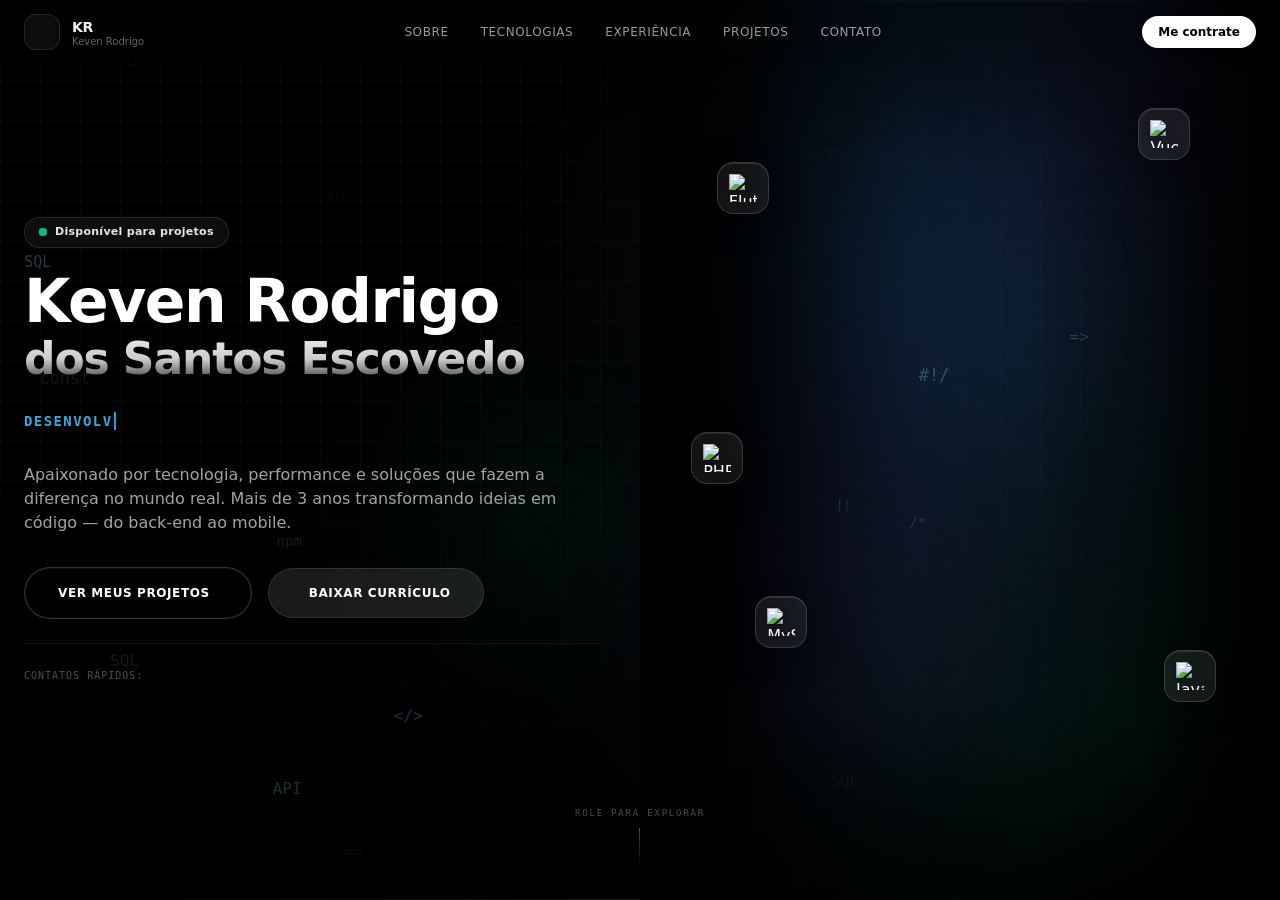
==== index.html @ 880385db "hero portifolio" ====
<!DOCTYPE html>
<html class="h-full antialiased selection:bg-sky-500/30 selection:text-sky-200 scroll-smooth" lang="pt-BR">
<head>
  <meta charset="utf-8"/>
  <meta content="width=device-width, initial-scale=1" name="viewport"/>
  <title>Keven Rodrigo — Desenvolvedor Full Stack & Mobile</title>
  <meta content="Portfólio de Keven Rodrigo dos Santos Escovedo. Desenvolvedor Full Stack & Mobile com mais de 3 anos de experiência na TV Fronteira." name="description"/>
  
  <!-- SEO Open Graph -->
  <meta property="og:title" content="Keven Rodrigo — Portfólio Profissional" />
  <meta property="og:description" content="Desenvolvedor Full Stack & Mobile especializado em automação e performance." />
  <meta property="og:type" content="website" />
  <meta property="og:url" content="https://kevenrodrigo.dev" />
  
  <!-- Fonts -->
  <link href="assets/css2_9f79da182bcf.css" rel="stylesheet"/>
  
  <!-- Custom CSS + Blend Extras -->
  <style>
    /* ── Animated Orbs ───────────────────────────── */
    @keyframes orb-drift {
      0%   { transform: translate(0,0) scale(1); }
      33%  { transform: translate(40px,-30px) scale(1.08); }
      66%  { transform: translate(-20px,40px) scale(0.94); }
      100% { transform: translate(0,0) scale(1); }
    }
    @keyframes orb-drift2 {
      0%   { transform: translate(0,0) scale(1); }
      40%  { transform: translate(-50px,30px) scale(1.12); }
      80%  { transform: translate(30px,-40px) scale(0.9); }
      100% { transform: translate(0,0) scale(1); }
    }
    .orb {
      position: absolute;
      border-radius: 9999px;
      pointer-events: none;
      filter: blur(80px);
      mix-blend-mode: screen;
      will-change: transform;
    }
    .orb-1 { width:520px; height:520px; background:radial-gradient(circle,rgba(14,165,233,.22) 0%,transparent 70%); top:5%; right:8%; animation: orb-drift 14s ease-in-out infinite; }
    .orb-2 { width:400px; height:400px; background:radial-gradient(circle,rgba(99,102,241,.18) 0%,transparent 70%); bottom:10%; right:20%; animation: orb-drift2 18s ease-in-out infinite; }
    .orb-3 { width:300px; height:300px; background:radial-gradient(circle,rgba(0,255,180,.10) 0%,transparent 70%); top:40%; right:45%; animation: orb-drift 22s ease-in-out infinite reverse; }
    .orb-4 { width:200px; height:200px; background:radial-gradient(circle,rgba(236,72,153,.12) 0%,transparent 70%); top:15%; right:38%; animation: orb-drift2 26s ease-in-out infinite reverse; }

    /* ── Video blend wrapper ─────────────────────── */
    #video-blend-wrap {
      position: absolute; inset: 0;
      mix-blend-mode: luminosity;
      opacity: .85;
    }
    #video-color-grade {
      position: absolute; inset: 0;
      background: linear-gradient(135deg,
        rgba(14,165,233,.18) 0%,
        rgba(99,102,241,.12) 40%,
        rgba(0,255,180,.08) 80%,
        transparent 100%);
      mix-blend-mode: color;
      pointer-events: none;
      z-index: 2;
    }

    /* ── Scanlines ───────────────────────────────── */
    @keyframes scanline-move { 0%{ top:-100%; } 100%{ top:110%; } }
    .scanline {
      position: absolute; left:0; right:0; height: 2px;
      background: linear-gradient(to right, transparent, rgba(14,165,233,.15), rgba(99,102,241,.2), rgba(14,165,233,.15), transparent);
      animation: scanline-move 6s linear infinite;
      pointer-events: none; z-index: 5;
    }
    .scanlines-grid {
      position: absolute; inset:0;
      background-image: repeating-linear-gradient(
        0deg,
        transparent,
        transparent 2px,
        rgba(0,0,0,.06) 2px,
        rgba(0,0,0,.06) 4px
      );
      pointer-events: none; z-index: 4;
    }

    /* ── Floating Tech Icons over Video ─────────────── */
    @keyframes float-icon-1 {
      0%   { transform: translate(0px, 0px) rotate(-5deg); }
      25%  { transform: translate(8px, -14px) rotate(3deg); }
      50%  { transform: translate(-6px, -22px) rotate(-2deg); }
      75%  { transform: translate(10px, -10px) rotate(5deg); }
      100% { transform: translate(0px, 0px) rotate(-5deg); }
    }
    @keyframes float-icon-2 {
      0%   { transform: translate(0px, 0px) rotate(4deg); }
      30%  { transform: translate(-10px, -18px) rotate(-3deg); }
      60%  { transform: translate(7px, -28px) rotate(6deg); }
      100% { transform: translate(0px, 0px) rotate(4deg); }
    }
    @keyframes float-icon-3 {
      0%   { transform: translate(0px, 0px) rotate(-2deg); }
      35%  { transform: translate(12px, -16px) rotate(4deg); }
      70%  { transform: translate(-8px, -24px) rotate(-5deg); }
      100% { transform: translate(0px, 0px) rotate(-2deg); }
    }
    @keyframes float-icon-4 {
      0%   { transform: translate(0px, 0px) rotate(6deg); }
      40%  { transform: translate(-14px, -20px) rotate(-4deg); }
      80%  { transform: translate(9px, -10px) rotate(3deg); }
      100% { transform: translate(0px, 0px) rotate(6deg); }
    }
    @keyframes float-icon-5 {
      0%   { transform: translate(0px, 0px) rotate(-3deg); }
      20%  { transform: translate(6px, -18px) rotate(5deg); }
      55%  { transform: translate(-10px, -26px) rotate(-2deg); }
      80%  { transform: translate(8px, -12px) rotate(4deg); }
      100% { transform: translate(0px, 0px) rotate(-3deg); }
    }

    .tech-float-icon {
      position: absolute;
      display: flex;
      align-items: center;
      justify-content: center;
      width: 52px;
      height: 52px;
      border-radius: 16px;
      backdrop-filter: blur(12px);
      -webkit-backdrop-filter: blur(12px);
      background: rgba(255, 255, 255, 0.08);
      border: 1px solid rgba(255, 255, 255, 0.15);
      box-shadow: 0 8px 32px rgba(0,0,0,0.4), inset 0 1px 0 rgba(255,255,255,0.1);
      pointer-events: none;
      z-index: 9;
      transition: opacity 0.3s;
    }
    .tech-float-icon img {
      width: 28px;
      height: 28px;
      object-fit: contain;
      filter: drop-shadow(0 2px 6px rgba(0,0,0,0.5));
    }
    /* Flutter — top-left area */
    .icon-flutter  { top: 18%; left: 12%; animation: float-icon-1 7s ease-in-out infinite; }
    /* Vue.js — top-right area */
    .icon-vue      { top: 12%; right: 14%; animation: float-icon-2 8.5s ease-in-out infinite; animation-delay: -2s; }
    /* PHP — middle-left */
    .icon-php      { top: 48%; left: 8%;  animation: float-icon-3 9s ease-in-out infinite; animation-delay: -4s; }
    /* JS — bottom-right */
    .icon-js       { bottom: 22%; right: 10%; animation: float-icon-4 7.5s ease-in-out infinite; animation-delay: -1.5s; }
    /* MySQL — bottom-left area */
    .icon-mysql    { bottom: 28%; left: 18%; animation: float-icon-5 10s ease-in-out infinite; animation-delay: -3s; }

    /* ── Floating code particles ─────────────────── */
    @keyframes float-up {
      0%   { transform: translateY(0) rotate(0deg); opacity: 0; }
      10%  { opacity: .5; }
      90%  { opacity: .3; }
      100% { transform: translateY(-100vh) rotate(360deg); opacity: 0; }
    }
    .code-particle {
      position: absolute;
      font-family: 'Geist Mono', monospace;
      font-size: 11px;
      color: rgba(56,189,248,.4);
      pointer-events: none;
      user-select: none;
      animation: float-up linear infinite;
      white-space: nowrap;
    }

    /* ── Ring pulse around video ─────────────────── */
    @keyframes ring-pulse {
      0%   { transform: scale(.95); opacity: .5; }
      50%  { transform: scale(1.02); opacity: .2; }
      100% { transform: scale(.95); opacity: .5; }
    }
    .video-ring {
      position: absolute; inset: -2px;
      border-radius: 0;
      border: 1px solid;
      border-image: linear-gradient(135deg, rgba(14,165,233,.6), rgba(99,102,241,.3), transparent, rgba(0,255,180,.4)) 1;
      pointer-events: none;
      animation: ring-pulse 4s ease-in-out infinite;
      z-index: 6;
    }

    /* ── Noise overlay on entire hero ───────────────*/
    .hero-noise {
      position: absolute; inset: 0; z-index: 1; pointer-events: none;
      opacity: .025;
      background-image: url("data:image/svg+xml,%3Csvg viewBox='0 0 200 200' xmlns='http://www.w3.org/2000/svg'%3E%3Cfilter id='n'%3E%3CfeTurbulence type='fractalNoise' baseFrequency='0.9' numOctaves='4' stitchTiles='stitch'/%3E%3C/filter%3E%3Crect width='100%25' height='100%25' filter='url(%23n)'/%3E%3C/svg%3E");
      background-size: 180px;
      mix-blend-mode: overlay;
    }

    /* ── Corner bracket decorations ─────────────── */
    .bracket-tl, .bracket-br {
      position: absolute;
      width: 20px; height: 20px;
      pointer-events: none;
      z-index: 7;
    }
    .bracket-tl { top: 8px; left: 8px; border-top: 1.5px solid rgba(56,189,248,.5); border-left: 1.5px solid rgba(56,189,248,.5); }
    .bracket-br { bottom: 8px; right: 8px; border-bottom: 1.5px solid rgba(56,189,248,.5); border-right: 1.5px solid rgba(56,189,248,.5); }
  </style>
  <!-- Custom CSS -->
  <link href="assets/custom.css" rel="stylesheet"/>
  
  <!-- Tailwind Play CDN (Local Copy) -->
  <script src="assets/resource_3fa48481346f.es"></script>
  
  <!-- Iconify Icon Player (Local Copy) -->
  <script src="assets/iconify-icon_e19829e7f0e8.js"></script>

  <!-- Tailwind Configuration -->
  <script>
    tailwind.config = {
      theme: {
        extend: {
          fontFamily: {
            sans: ['Geist', 'Inter', 'system-ui', '-apple-system', 'sans-serif'],
            mono: ['Geist Mono', 'SF Mono', 'monospace'],
          },
          colors: {
            darkBg: '#000000',
            surfaceBg: '#0A0A0A',
            accent: {
              400: '#38bdf8',
              500: '#0ea5e9',
              600: '#0284c7',
            }
          }
        }
      }
    };
  </script>
</head>
<body class="min-h-full overflow-x-hidden bg-black text-white selection:bg-sky-500/30">

  <!-- Technical Background Grid -->
  <div class="technical-grid"></div>

  <!-- Navigation (Fixed) -->
  <nav class="fixed top-0 w-full z-50 transition-all duration-300" id="navbar" style="background: rgba(0,0,0,0); backdrop-filter: blur(16px); -webkit-backdrop-filter: blur(16px);">
    <div class="max-w-7xl mx-auto px-6 h-16 flex items-center justify-between">
      <!-- Logo KR -->
      <div class="flex items-center gap-3 cursor-pointer group" onclick="window.scrollTo({top: 0, behavior: 'smooth'})">
        <div class="relative flex items-center justify-center w-9 h-9 rounded-xl bg-white/5 border border-white/10 group-hover:border-sky-500/50 transition-colors shadow-inner">
          <iconify-icon class="text-white transition-colors group-hover:text-sky-400" icon="solar:infinity-linear" width="22"></iconify-icon>
        </div>
        <div class="flex flex-col">
          <span class="text-sm font-semibold tracking-tight text-white/95">KR</span>
          <span class="text-[10px] text-white/40 hidden md:block leading-none">Keven Rodrigo</span>
        </div>
      </div>

      <!-- Links Center (Desktop) -->
      <div class="hidden md:flex items-center gap-8">
        <a class="hover:text-white transition-colors text-xs font-medium text-white/60 tracking-wider uppercase" href="#sobre">Sobre</a>
        <a class="hover:text-white transition-colors text-xs font-medium text-white/60 tracking-wider uppercase" href="#tecnologias">Tecnologias</a>
        <a class="hover:text-white transition-colors text-xs font-medium text-white/60 tracking-wider uppercase" href="#experiencia">Experiência</a>
        <a class="hover:text-white transition-colors text-xs font-medium text-white/60 tracking-wider uppercase" href="#projetos">Projetos</a>
        <a class="hover:text-white transition-colors text-xs font-medium text-white/60 tracking-wider uppercase" href="#contato">Contato</a>
      </div>

      <!-- Actions Right -->
      <div class="flex items-center gap-4">
        <!-- Hire Me Button -->
        <a href="#contato" class="hidden sm:inline-flex text-xs font-semibold text-black bg-white rounded-full px-4 py-2 hover:bg-neutral-200 transition-all cursor-pointer shadow-md hover:scale-[1.03]">
          Me contrate
        </a>
        <!-- Hamburger Menu Button -->
        <button class="md:hidden flex items-center justify-center w-8 h-8 rounded-lg text-white/70 hover:text-white hover:bg-white/5 border border-white/5 transition-colors" onclick="toggleMobileMenu()" aria-label="Abrir menu">
          <iconify-icon icon="solar:hamburger-menu-linear" width="20" id="hamburger-icon"></iconify-icon>
        </button>
      </div>
    </div>

    <!-- Reading Progress Bar -->
    <div class="scroll-progress-container">
      <div class="scroll-progress-bar" id="scroll-progress"></div>
    </div>
  </nav>

  <!-- Mobile Menu (Drawer) -->
  <div class="fixed top-16 left-0 w-full bg-black/95 backdrop-blur-xl border-b border-white/5 hidden flex-col px-6 py-6 z-40 gap-4 md:hidden transition-all duration-300" id="mobile-menu">
    <a class="hover:text-white text-sm font-medium text-white/70 py-2 border-b border-white/5" href="#sobre" onclick="toggleMobileMenu()">Sobre</a>
    <a class="hover:text-white text-sm font-medium text-white/70 py-2 border-b border-white/5" href="#tecnologias" onclick="toggleMobileMenu()">Tecnologias</a>
    <a class="hover:text-white text-sm font-medium text-white/70 py-2 border-b border-white/5" href="#experiencia" onclick="toggleMobileMenu()">Experiência</a>
    <a class="hover:text-white text-sm font-medium text-white/70 py-2 border-b border-white/5" href="#projetos" onclick="toggleMobileMenu()">Projetos</a>
    <a class="hover:text-white text-sm font-medium text-white/70 py-2 border-b border-white/5" href="#contato" onclick="toggleMobileMenu()">Contato</a>
    <a class="text-center text-sm font-semibold text-black bg-white rounded-xl py-3 mt-2 shadow-md" href="#contato" onclick="toggleMobileMenu()">
      Me contrate
    </a>
  </div>

  <!-- Hero Section -->
  <main class="relative min-h-screen flex items-center justify-center overflow-hidden">
    <!-- Noise overlay -->
    <div class="hero-noise"></div>

    <!-- Animated Orbs (mix-blend-mode: screen) -->
    <div class="orb orb-1 z-0"></div>
    <div class="orb orb-2 z-0"></div>
    <div class="orb orb-3 z-0"></div>
    <div class="orb orb-4 z-0"></div>

    <!-- Canvas: floating code particles -->
    <canvas id="particles-canvas" class="absolute inset-0 w-full h-full pointer-events-none z-0"></canvas>

    <div class="max-w-7xl mx-auto px-6 w-full flex flex-col md:flex-row items-center justify-between relative z-10 py-20 min-h-screen">
      
      <!-- Text Container (Left 50% on Desktop, top on mobile) -->
      <div class="w-full md:w-[50%] flex flex-col justify-center relative z-10">
        <div class="max-w-xl w-full space-y-6">
          
          <!-- Badge: Availability -->
          <div class="fade-in-up delay-0 inline-flex items-center gap-2 px-3.5 py-1.5 rounded-full bg-white/5 border border-white/10 backdrop-blur-sm hover:border-sky-500/30 hover:bg-white/10 transition-all cursor-pointer group shadow-[0_0_12px_-6px_rgba(255,255,255,0.15)] w-fit">
            <span class="pulsating-dot"></span>
            <span class="text-[11px] font-semibold text-white/90 tracking-wide transition-colors group-hover:text-sky-200">
              Disponível para projetos
            </span>
          </div>

          <!-- Headline / Name -->
          <div class="space-y-2">
            <h1 class="fade-in-up delay-150 text-4xl sm:text-5xl lg:text-[3.75rem] font-bold tracking-tight text-white leading-tight">
              Keven Rodrigo
            </h1>
            <h1 class="fade-in-up delay-300 text-3xl sm:text-4xl lg:text-[2.75rem] font-semibold tracking-tight leading-none text-transparent bg-clip-text bg-gradient-to-b from-white/90 via-white/80 to-white/30">
              dos Santos Escovedo
            </h1>
          </div>

          <!-- Typewriter Phrase -->
          <div class="fade-in-up delay-500 min-h-[32px] sm:min-h-[36px] flex items-center">
            <span class="text-sm font-mono uppercase tracking-widest text-sky-400/90 font-semibold" id="typewriter-text"></span>
            <span class="typing-cursor"></span>
          </div>

          <!-- Subtitle -->
          <p class="fade-in-up delay-650 text-sm sm:text-base text-neutral-400 font-normal leading-relaxed">
            Apaixonado por tecnologia, performance e soluções que fazem a diferença no mundo real. Mais de 3 anos transformando ideias em código — do back-end ao mobile.
          </p>

          <!-- Action Buttons -->
          <div class="fade-in-up delay-800 flex flex-col sm:flex-row gap-4 items-center pt-2">
            <!-- Primary Button: Follow Glow Cursor -->
            <a href="#projetos" class="group w-full sm:w-auto overflow-hidden transition-all duration-300 hover:shadow-[0_0_40px_-10px_rgba(14,165,233,0.6)] hover:scale-[1.02] rounded-full p-[1px] relative block" onmousemove="const rect = this.getBoundingClientRect(); this.style.setProperty('--x', (event.clientX - rect.left) + 'px'); this.style.setProperty('--y', (event.clientY - rect.top) + 'px');">
              <!-- Radial follow gradient -->
              <span class="absolute inset-0 opacity-0 group-hover:opacity-100 transition-opacity duration-300" style="background: radial-gradient(150px circle at var(--x) var(--y), #0ea5e9, #3b82f6, transparent 60%);"></span>
              <!-- Normal Border -->
              <span class="absolute inset-0 bg-white/20 opacity-100 group-hover:opacity-0 transition-opacity duration-300"></span>
              <!-- Inside Content -->
              <span class="flex items-center justify-center gap-2 transition-all duration-300 group-hover:bg-black/95 text-xs font-bold uppercase tracking-wider text-white bg-black w-full h-full border-white/5 border rounded-full py-4 px-8 relative backdrop-blur-3xl whitespace-nowrap">
                Ver meus projetos
                <iconify-icon class="text-sky-400 transition-transform duration-300 group-hover:translate-x-1" icon="lucide:arrow-right" width="14"></iconify-icon>
              </span>
            </a>

            <!-- Secondary Outline Button -->
            <a href="./assets/curriculo-keven.pdf" download class="group flex items-center justify-center gap-2 w-full sm:w-auto text-xs font-bold uppercase tracking-wider text-white bg-white/10 hover:bg-white/15 border border-white/10 hover:border-white/25 hover:shadow-[0_0_20px_rgba(255,255,255,0.08)] rounded-full py-4 px-8 relative shadow-lg backdrop-blur-xl transition-all duration-300 whitespace-nowrap" style="--border-gradient: linear-gradient(45deg, rgba(255, 255, 255, 0), rgba(255, 255, 255, 0.1), rgba(255, 255, 255, 0)); --border-radius-before: 9999px">
              <iconify-icon class="opacity-80 transition-opacity group-hover:opacity-100 text-sky-400" icon="solar:download-linear" width="16"></iconify-icon>
              Baixar currículo
            </a>
          </div>

          <!-- Social Links -->
          <div class="fade-in-up delay-950 flex items-center gap-6 pt-6 border-t border-white/5">
            <span class="text-[10px] font-mono text-white/30 uppercase tracking-widest">Contatos rápidos:</span>
            <div class="flex items-center gap-5">
              <a href="https://github.com/kevenescovedo" target="_blank" rel="noopener noreferrer" class="text-white/50 hover:text-white transition-all duration-300 flex items-center justify-center hover:-translate-y-0.5" aria-label="GitHub">
                <iconify-icon icon="simple-icons:github" width="20"></iconify-icon>
              </a>
              <a href="https://www.linkedin.com/in/keven-escovedo-5b59b118b/" target="_blank" rel="noopener noreferrer" class="text-white/50 hover:text-sky-400 transition-all duration-300 flex items-center justify-center hover:-translate-y-0.5" aria-label="LinkedIn">
                <iconify-icon icon="simple-icons:linkedin" width="20"></iconify-icon>
              </a>
              <a href="https://www.instagram.com/keven_escovedo/" target="_blank" rel="noopener noreferrer" class="text-white/50 hover:text-pink-400 transition-all duration-300 flex items-center justify-center hover:-translate-y-0.5" aria-label="Instagram">
                <iconify-icon icon="simple-icons:instagram" width="20"></iconify-icon>
              </a>
              <a href="https://wa.me/5518996640661" target="_blank" rel="noopener noreferrer" class="text-white/50 hover:text-emerald-400 transition-all duration-300 flex items-center justify-center hover:-translate-y-0.5" aria-label="WhatsApp">
                <iconify-icon icon="simple-icons:whatsapp" width="20"></iconify-icon>
              </a>
            </div>
          </div>

        </div>
      </div>

      <!-- Spacer for desktop layout -->
      <div class="hidden md:block md:w-[50%]"></div>

      <!-- Video Container (Right 50% of Viewport on Desktop, bottom on mobile) -->
      <div class="w-full md:w-[50%] h-[320px] md:h-screen md:absolute md:right-0 md:top-0 overflow-hidden flex items-center justify-center z-0">
        <!-- Corner brackets decoration -->
        <div class="bracket-tl hidden md:block"></div>
        <div class="bracket-br hidden md:block"></div>

        <!-- Parallax Wrapper -->
        <div id="video-parallax-wrapper" class="w-full h-full transition-transform duration-75 ease-out relative">

          <!-- VIDEO with luminosity blend -->
          <div id="video-blend-wrap">
            <video class="w-full h-full object-cover" autoplay loop muted playsinline id="hero-video" style="width:100%;height:100%;object-fit:cover;display:block;">
              <source src="./assets/videos/Man_programming_for_portfolio_202605301703-ezremove.mp4" type="video/mp4">
              Seu navegador não suporta a reprodução de vídeo.
            </video>
          </div>

          <!-- Color grade overlay (mix-blend-mode: color) -->
          <div id="video-color-grade"></div>

          <!-- Scanline moving bar -->
          <div class="scanline"></div>
          <!-- Subtle CRT grid -->
          <div class="scanlines-grid"></div>

          <!-- Ring pulse -->
          <div class="video-ring hidden md:block"></div>

          <!-- Gradiente esquerdo suave -->
          <div class="absolute inset-0 pointer-events-none hidden md:block" style="background: linear-gradient(to right, #000000 0%, #000000 4%, rgba(0,0,0,0.88) 16%, rgba(0,0,0,0.5) 28%, rgba(0,0,0,0.15) 42%, transparent 60%); z-index:8;"></div>
          <!-- Gradiente direito suave -->
          <div class="absolute inset-0 pointer-events-none hidden md:block" style="background: linear-gradient(to left, #000000 0%, #000000 2%, rgba(0,0,0,0.75) 10%, rgba(0,0,0,0.25) 22%, transparent 38%); z-index:8;"></div>
          <!-- Fade topo / rodapé -->
          <div class="absolute inset-0 pointer-events-none" style="background: linear-gradient(to bottom, rgba(0,0,0,0.45) 0%, transparent 18%, transparent 78%, rgba(0,0,0,0.8) 100%); z-index:8;"></div>
          <!-- Mobile gradiente -->
          <div class="absolute inset-0 pointer-events-none md:hidden" style="background: linear-gradient(to bottom, #000 0%, transparent 28%, transparent 68%, #000 100%); z-index:8;"></div>

          <!-- ── Floating Tech Icons ──────────────────── -->
          <!-- Flutter -->
          <div class="tech-float-icon icon-flutter hidden md:flex">
            <img src="https://cdn.jsdelivr.net/gh/devicons/devicon/icons/flutter/flutter-original.svg" alt="Flutter" />
          </div>
          <!-- Vue.js -->
          <div class="tech-float-icon icon-vue hidden md:flex">
            <img src="https://cdn.jsdelivr.net/gh/devicons/devicon/icons/vuejs/vuejs-original.svg" alt="Vue.js" />
          </div>
          <!-- PHP -->
          <div class="tech-float-icon icon-php hidden md:flex">
            <img src="https://cdn.jsdelivr.net/gh/devicons/devicon/icons/php/php-original.svg" alt="PHP" />
          </div>
          <!-- JavaScript -->
          <div class="tech-float-icon icon-js hidden md:flex">
            <img src="https://cdn.jsdelivr.net/gh/devicons/devicon/icons/javascript/javascript-original.svg" alt="JavaScript" />
          </div>
          <!-- MySQL -->
          <div class="tech-float-icon icon-mysql hidden md:flex">
            <img src="https://cdn.jsdelivr.net/gh/devicons/devicon/icons/mysql/mysql-original.svg" alt="MySQL" />
          </div>
        </div>
      </div>

    </div>

    <!-- Center Scroll Indicator at the bottom, matching the Precision Pen screenshot -->
    <div class="absolute bottom-8 left-1/2 -translate-x-1/2 flex flex-col items-center gap-2 pointer-events-none z-20">
      <span class="text-[9px] font-mono tracking-[0.2em] text-white/30 uppercase">Role para explorar</span>
      <div class="w-px h-10 bg-gradient-to-b from-white/30 to-transparent animate-bounce"></div>
    </div>

    <!-- Layout bottom divider separating the Hero from next sections -->
    <div class="fade-divider"></div>
  </main>

  <!-- Interactive Scripts -->
  <script>
    // 1. Mobile Menu Toggle
    function toggleMobileMenu() {
      const menu = document.getElementById('mobile-menu');
      const icon = document.getElementById('hamburger-icon');
      
      menu.classList.toggle('hidden');
      menu.classList.toggle('flex');
      
      // Toggle Hamburger to Close icon
      if (menu.classList.contains('flex')) {
        icon.setAttribute('icon', 'solar:close-square-linear');
      } else {
        icon.setAttribute('icon', 'solar:hamburger-menu-linear');
      }
    }

    // 2. Reading Progress Bar & Glass Header Background Shift
    window.addEventListener('scroll', () => {
      // Progress calculation
      const winScroll = document.body.scrollTop || document.documentElement.scrollTop;
      const height = document.documentElement.scrollHeight - window.innerHeight;
      const scrolledPercent = height > 0 ? (winScroll / height) * 100 : 0;
      document.getElementById('scroll-progress').style.width = scrolledPercent + '%';

      // Navbar visual shifting on scroll — mantém transparente no topo, escurece ao rolar
      const navbar = document.getElementById('navbar');
      if (window.scrollY > 30) {
        navbar.style.background = 'rgba(0, 0, 0, 0.75)';
        navbar.style.borderBottom = '1px solid rgba(255,255,255,0.05)';
      } else {
        navbar.style.background = 'rgba(0, 0, 0, 0)';
        navbar.style.borderBottom = 'none';
      }
    });

    // 3. Typewriter Effect
    const phrases = [
      "Desenvolvedor Full Stack & Mobile",
      "Analista de Sistemas",
      "Vibe Coding"
    ];
    let phraseIndex = 0;
    let charIndex = 0;
    let isDeleting = false;
    const typewriterEl = document.getElementById('typewriter-text');
    let typingSpeed = 80;

    function handleTypewriter() {
      const currentPhrase = phrases[phraseIndex];
      
      if (!isDeleting) {
        // Typing characters
        typewriterEl.textContent = currentPhrase.substring(0, charIndex + 1);
        charIndex++;
        typingSpeed = 85;

        // If the phrase is complete
        if (charIndex === currentPhrase.length) {
          isDeleting = true;
          typingSpeed = 2000; // Pause at the end of the phrase
        }
      } else {
        // Deleting characters
        typewriterEl.textContent = currentPhrase.substring(0, charIndex - 1);
        charIndex--;
        typingSpeed = 40;

        // If fully deleted
        if (charIndex === 0) {
          isDeleting = false;
          phraseIndex = (phraseIndex + 1) % phrases.length;
          typingSpeed = 300; // Pause before typing the next phrase
        }
      }
      
      setTimeout(handleTypewriter, typingSpeed);
    }

    // Start Typewriter loop on load
    document.addEventListener("DOMContentLoaded", () => {
      setTimeout(handleTypewriter, 1000);
    });

    // 4. Smooth Parallax Scroll for Video
    window.addEventListener('scroll', () => {
      const scrolled = window.pageYOffset || document.documentElement.scrollTop;
      const videoWrapper = document.getElementById('video-parallax-wrapper');
      
      if (videoWrapper && window.innerWidth >= 768) {
        // Parallax translate factor of 0.25 (slower movement)
        videoWrapper.style.transform = `translateY(${scrolled * 0.25}px)`;
      } else if (videoWrapper) {
        videoWrapper.style.transform = 'none';
      }
    });

    // 5. Floating code particles on canvas
    (function() {
      const canvas = document.getElementById('particles-canvas');
      const ctx = canvas.getContext('2d');
      const symbols = ['01','{}','</>','fn()','&&','||','=>','[]','const','null','0x','#!/','if()','//','/*','git','npm','API','SQL','AI'];
      let W, H, particles = [];

      function resize() {
        W = canvas.width  = canvas.offsetWidth;
        H = canvas.height = canvas.offsetHeight;
      }
      window.addEventListener('resize', resize);
      resize();

      function spawn() {
        const side = Math.random() > 0.5 ? 'left' : 'right';
        return {
          x: side === 'left' ? Math.random() * W * 0.45 : W * 0.55 + Math.random() * W * 0.45,
          y: H + 20,
          text: symbols[Math.floor(Math.random() * symbols.length)],
          speed: 0.4 + Math.random() * 0.6,
          opacity: 0,
          targetOpacity: 0.15 + Math.random() * 0.25,
          fontSize: 10 + Math.floor(Math.random() * 8),
          drift: (Math.random() - 0.5) * 0.3,
          hue: [195, 263, 160, 320][Math.floor(Math.random()*4)]
        };
      }

      for (let i = 0; i < 22; i++) {
        const p = spawn();
        p.y = Math.random() * H;
        p.opacity = p.targetOpacity * Math.random();
        particles.push(p);
      }

      function draw() {
        ctx.clearRect(0, 0, W, H);
        particles.forEach((p, i) => {
          p.y -= p.speed;
          p.x += p.drift;
          if (p.y < 0 - p.fontSize * 2) {
            particles[i] = spawn();
            return;
          }
          const fade = Math.min(1, (H - p.y) / (H * 0.15));
          ctx.save();
          ctx.globalAlpha = p.opacity * fade;
          ctx.font = `${p.fontSize}px 'Geist Mono', monospace`;
          ctx.fillStyle = `hsl(${p.hue}, 80%, 70%)`;
          ctx.fillText(p.text, p.x, p.y);
          ctx.restore();
        });
        if (particles.length < 22 && Math.random() < 0.02) particles.push(spawn());
        requestAnimationFrame(draw);
      }
      draw();
    })();

    // 6. (Glitch effect removed — name displays normally)
  </script>
</body>
</html>
---- assets/custom.css ----
:root {
  --font-sans: 'Geist', 'Inter', system-ui, -apple-system, sans-serif;
  --font-mono: 'Geist Mono', 'SF Mono', monospace;
}

body {
  font-family: var(--font-sans);
  background-color: #000000;
  color: #ffffff;
  -webkit-font-smoothing: antialiased;
}

/* Custom Scrollbar */
::-webkit-scrollbar {
  width: 6px;
}
::-webkit-scrollbar-track {
  background: #000000;
}
::-webkit-scrollbar-thumb {
  background: #222222;
  border-radius: 3px;
}
::-webkit-scrollbar-thumb:hover {
  background: #444444;
}

/* Technical Grid (copied from ds1 and adapted to dark theme) */
.technical-grid {
  position: absolute;
  inset: 0;
  background-size: 40px 40px;
  background-image: 
    linear-gradient(to right, rgba(255, 255, 255, 0.02) 1px, transparent 1px), 
    linear-gradient(to bottom, rgba(255, 255, 255, 0.02) 1px, transparent 1px);
  mask-image: linear-gradient(to bottom, black 50%, transparent 100%);
  -webkit-mask-image: linear-gradient(to bottom, black 50%, transparent 100%);
  pointer-events: none;
  z-index: 0;
}

/* Glass Panels and Navs */
.glass-panel {
  background: rgba(255, 255, 255, 0.02);
  backdrop-filter: blur(12px);
  -webkit-backdrop-filter: blur(12px);
  border: 1px solid rgba(255, 255, 255, 0.08);
}

.glass-nav {
  background: rgba(0, 0, 0, 0.6);
  backdrop-filter: blur(20px);
  -webkit-backdrop-filter: blur(20px);
  border-bottom: 1px solid rgba(255, 255, 255, 0.05);
}

/* Typing Cursor styling */
.typing-cursor {
  display: inline-block;
  width: 2px;
  height: 1.15em;
  background-color: #0ea5e9; /* Sky Blue */
  margin-left: 2px;
  vertical-align: middle;
  animation: blink 1s step-end infinite;
}

@keyframes blink {
  0%, 100% { opacity: 1; }
  50% { opacity: 0; }
}

/* Cascading Animations */
.fade-in-up {
  animation: fadeInUp 0.6s cubic-bezier(0.16, 1, 0.3, 1) forwards;
  opacity: 0;
  transform: translateY(20px);
  will-change: transform, opacity;
}

.delay-0 { animation-delay: 0ms; }
.delay-150 { animation-delay: 150ms; }
.delay-300 { animation-delay: 300ms; }
.delay-500 { animation-delay: 500ms; }
.delay-650 { animation-delay: 650ms; }
.delay-800 { animation-delay: 800ms; }
.delay-950 { animation-delay: 950ms; }

@keyframes fadeInUp {
  to {
    opacity: 1;
    transform: translateY(0);
  }
}

/* Custom Text Gradient */
.text-gradient {
  background: linear-gradient(to bottom, #ffffff, #a1a1aa);
  -webkit-background-clip: text;
  -webkit-text-fill-color: transparent;
}

/* Pulsating green dot for availability badge */
.pulsating-dot {
  position: relative;
  display: inline-flex;
  width: 8px;
  height: 8px;
  background-color: #10b981; /* Emerald-500 */
  border-radius: 50%;
}

.pulsating-dot::after {
  content: '';
  position: absolute;
  inset: 0;
  border-radius: 50%;
  background-color: #10b981;
  animation: pulse-ring 1.5s cubic-bezier(0.215, 0.61, 0.355, 1) infinite;
}

@keyframes pulse-ring {
  0% {
    transform: scale(0.7);
    opacity: 1;
  }
  80%, 100% {
    transform: scale(2.5);
    opacity: 0;
  }
}

/* Custom layout dividers */
.fade-divider {
  position: absolute;
  bottom: 0;
  left: 0;
  width: 100%;
  height: 1px;
  background: linear-gradient(90deg, transparent, rgba(255, 255, 255, 0.1) 50%, transparent);
}

/* Scroll progress indicator */
.scroll-progress-container {
  position: absolute;
  bottom: 0;
  left: 0;
  width: 100%;
  height: 2px;
  background: transparent;
}

.scroll-progress-bar {
  height: 100%;
  width: 0%;
  background: linear-gradient(90deg, #0ea5e9, #3b82f6);
  transition: width 0.1s ease-out;
}

/* Hide animations for users with prefers-reduced-motion */
@media (prefers-reduced-motion: reduce) {
  .fade-in-up {
    animation: none !important;
    opacity: 1 !important;
    transform: none !important;
  }
  .pulsating-dot::after {
    animation: none !important;
  }
  .typing-cursor {
    animation: none !important;
  }
}
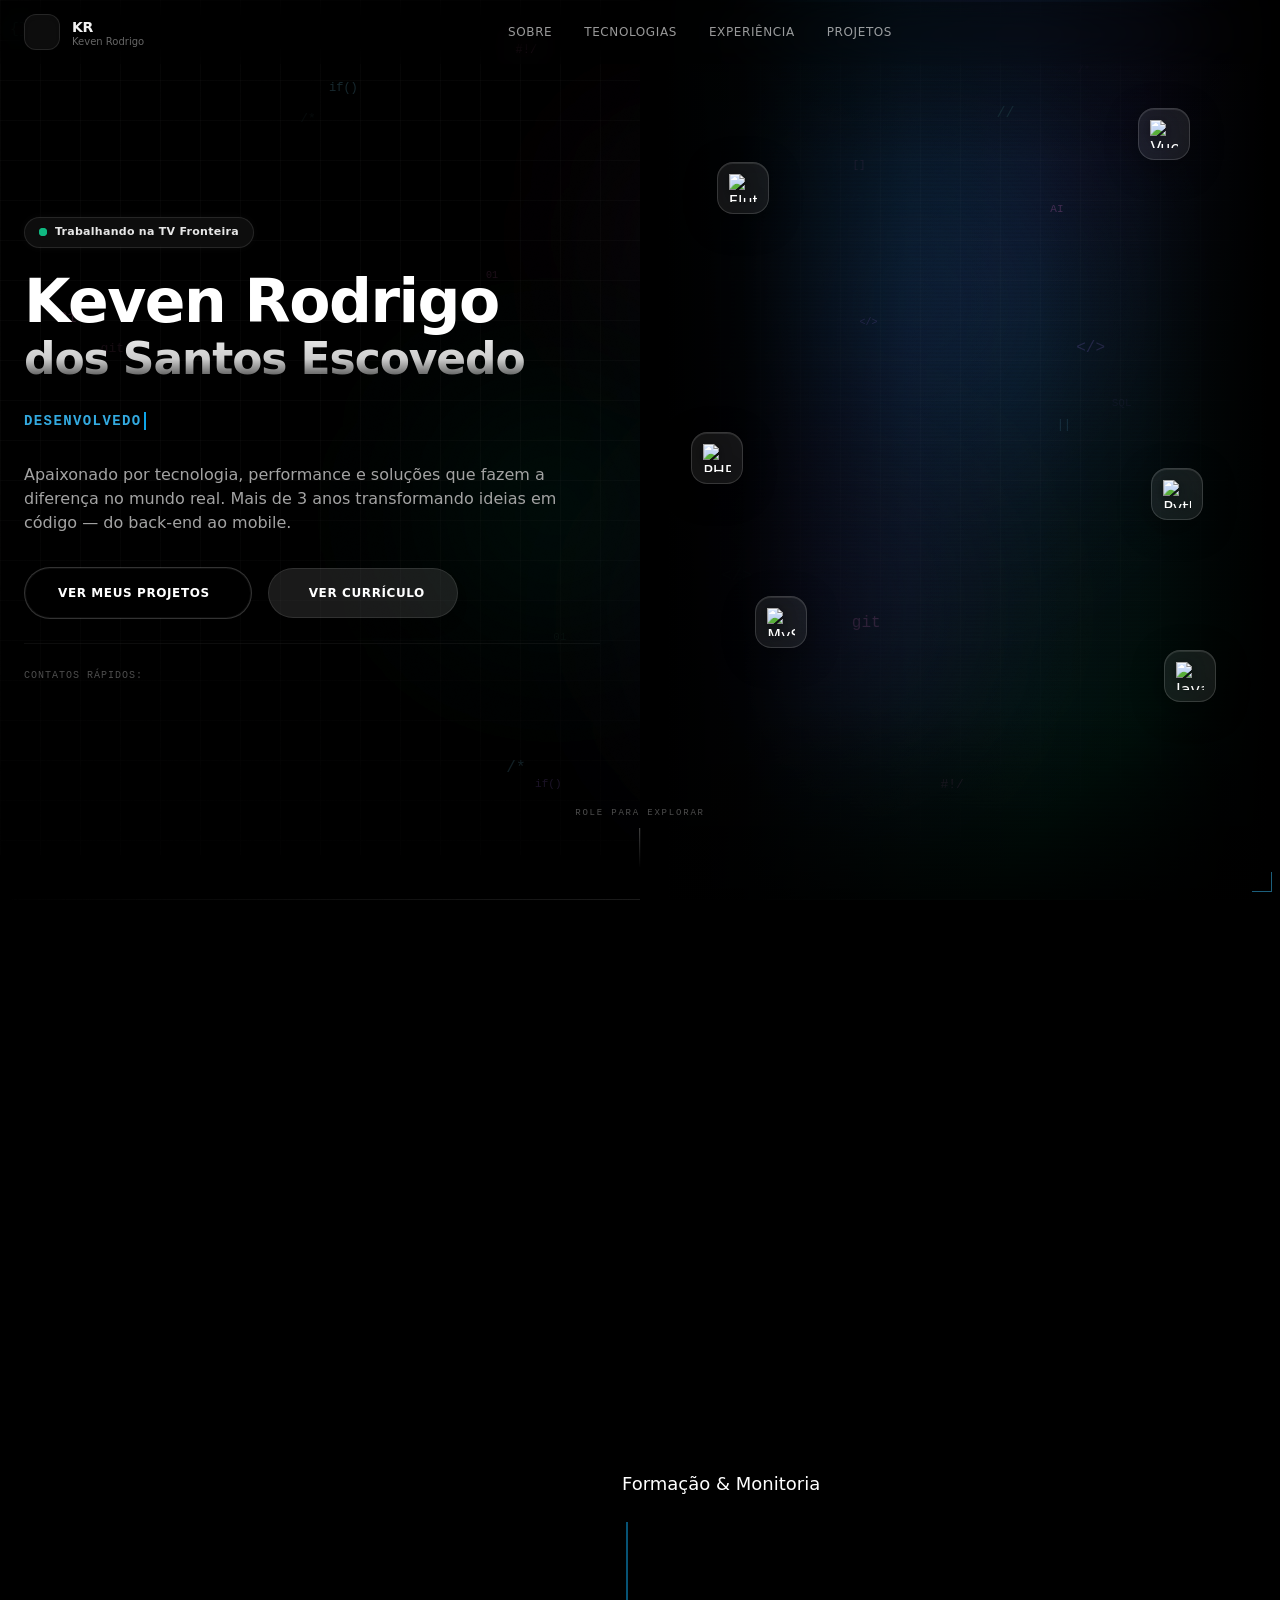
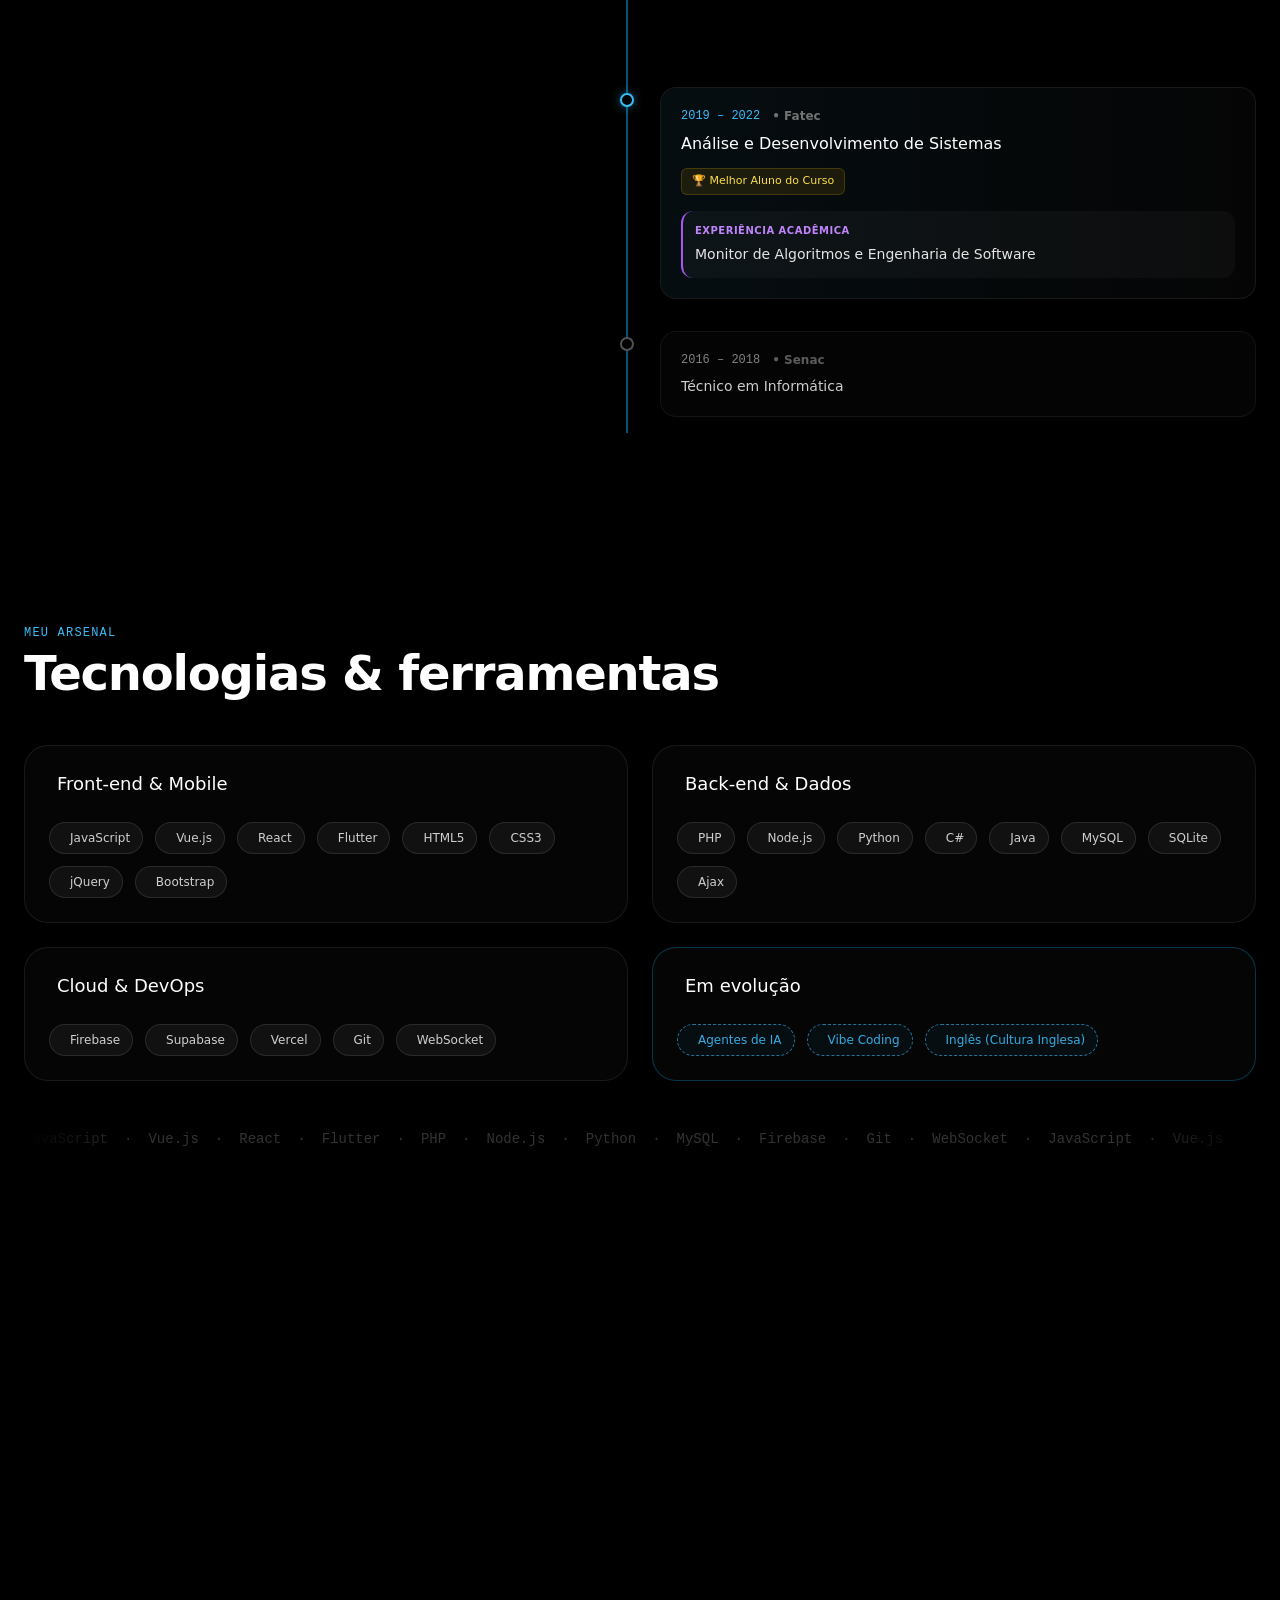
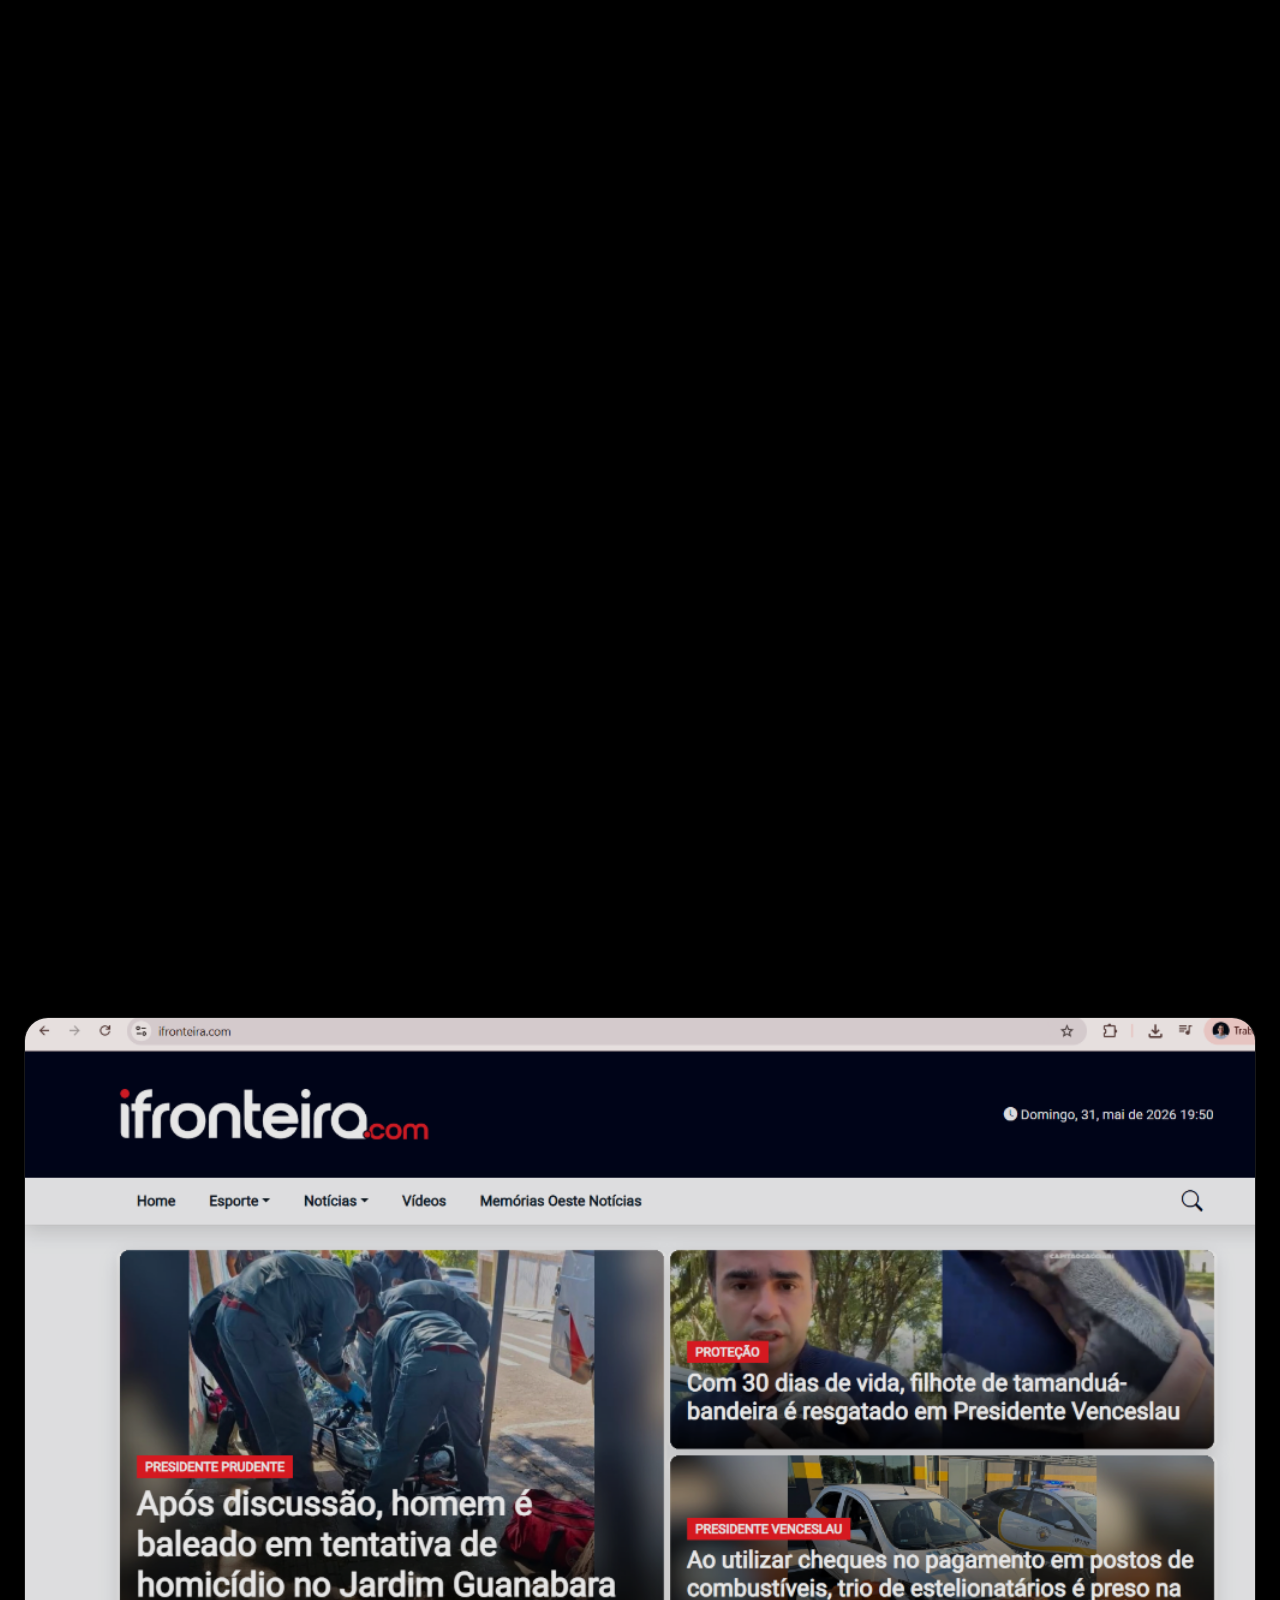
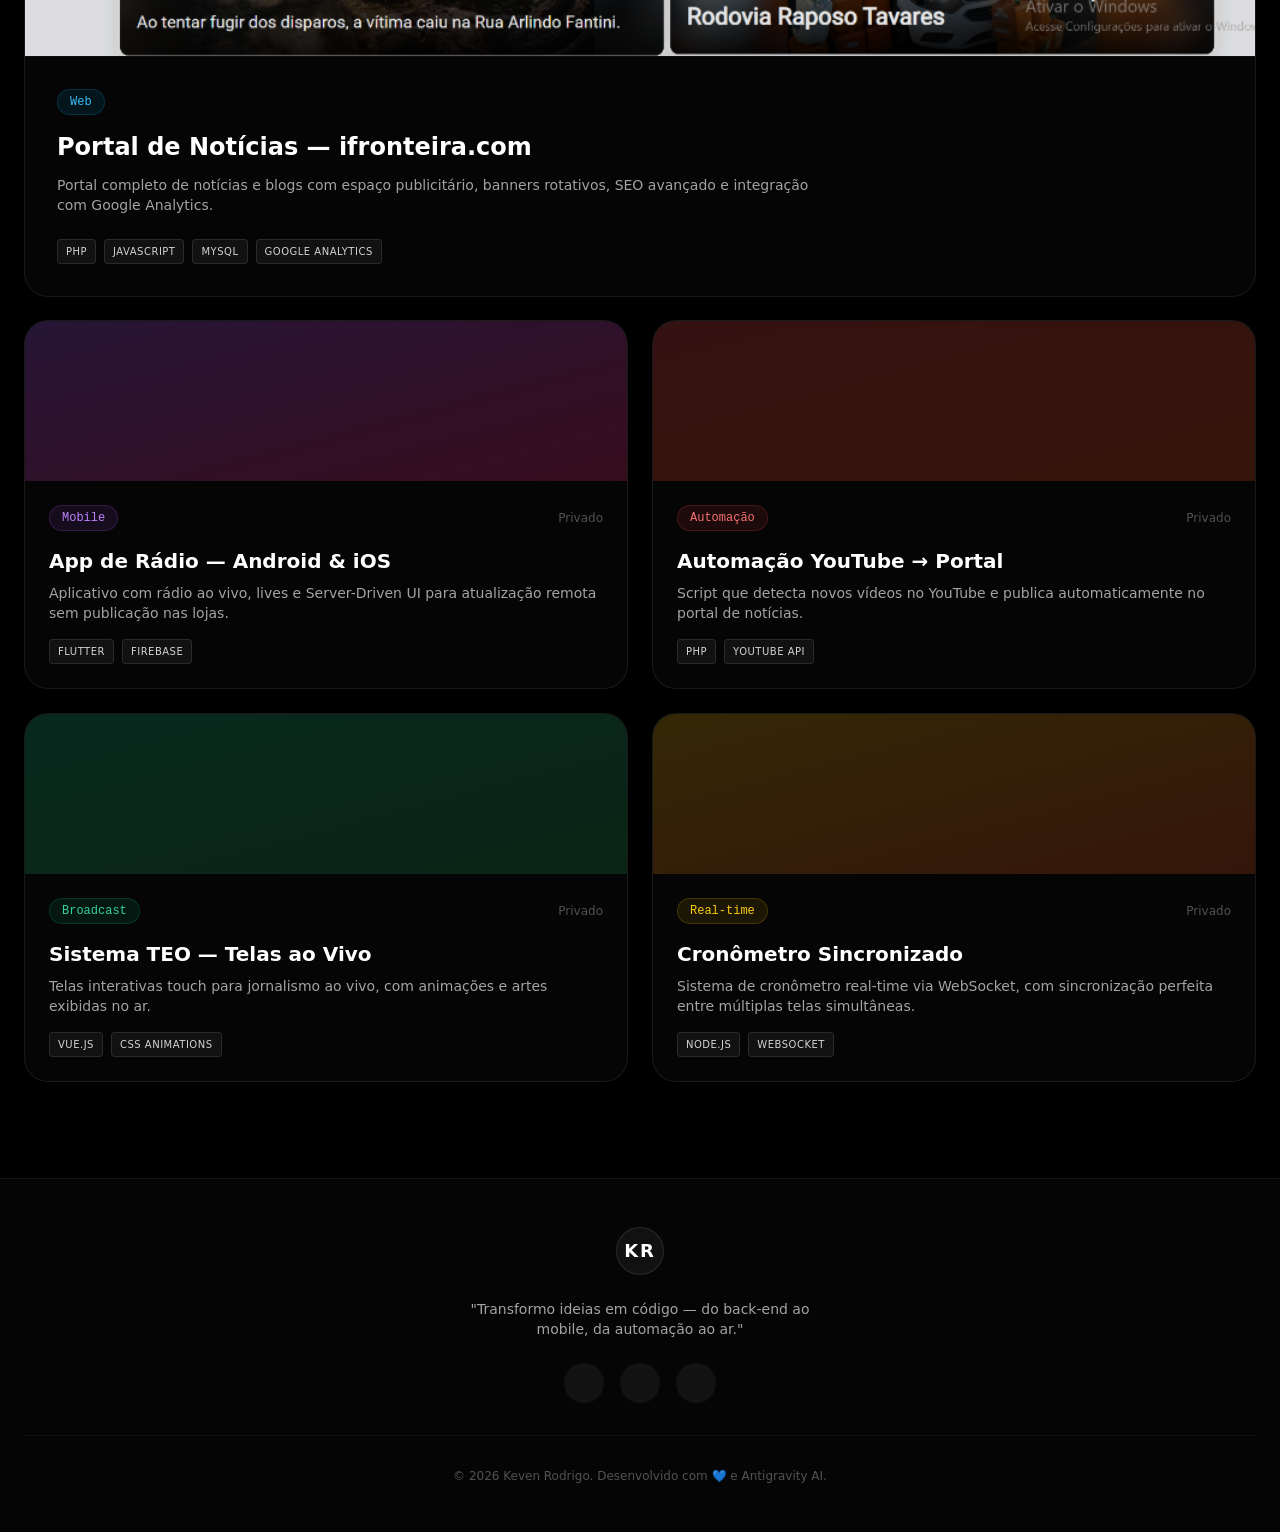
==== commit cca213d4: "outras seções" ====
--- a/index.html
+++ b/index.html
@@ -114,6 +114,12 @@
       80%  { transform: translate(8px, -12px) rotate(4deg); }
       100% { transform: translate(0px, 0px) rotate(-3deg); }
     }
+    @keyframes float-icon-6 {
+      0%   { transform: translate(0px, 0px) rotate(2deg); }
+      35%  { transform: translate(-12px, -15px) rotate(-5deg); }
+      75%  { transform: translate(10px, -22px) rotate(4deg); }
+      100% { transform: translate(0px, 0px) rotate(2deg); }
+    }
 
     .tech-float-icon {
       position: absolute;
@@ -148,6 +154,8 @@
     .icon-js       { bottom: 22%; right: 10%; animation: float-icon-4 7.5s ease-in-out infinite; animation-delay: -1.5s; }
     /* MySQL — bottom-left area */
     .icon-mysql    { bottom: 28%; left: 18%; animation: float-icon-5 10s ease-in-out infinite; animation-delay: -3s; }
+    /* Python — middle-right area */
+    .icon-python   { top: 52%; right: 12%; animation: float-icon-6 8s ease-in-out infinite; animation-delay: -1s; }
 
     /* ── Floating code particles ─────────────────── */
     @keyframes float-up {
@@ -199,8 +207,83 @@
       pointer-events: none;
       z-index: 7;
     }
-    .bracket-tl { top: 8px; left: 8px; border-top: 1.5px solid rgba(56,189,248,.5); border-left: 1.5px solid rgba(56,189,248,.5); }
     .bracket-br { bottom: 8px; right: 8px; border-bottom: 1.5px solid rgba(56,189,248,.5); border-right: 1.5px solid rgba(56,189,248,.5); }
+
+    /* ── UI Components (Design System) ───────────── */
+    .glass-panel {
+      background: rgba(255, 255, 255, 0.03);
+      backdrop-filter: blur(12px);
+      -webkit-backdrop-filter: blur(12px);
+      border: 1px solid rgba(255, 255, 255, 0.08);
+    }
+    
+    /* ── Tech Badges ─────────────────────────────── */
+    .tech-badge {
+      display: inline-flex;
+      align-items: center;
+      gap: 0.5rem;
+      padding: 0.375rem 0.75rem;
+      border-radius: 9999px;
+      background: rgba(255, 255, 255, 0.05);
+      border: 1px solid rgba(255, 255, 255, 0.1);
+      font-size: 0.75rem;
+      color: rgba(255, 255, 255, 0.8);
+      transition: all 0.3s ease;
+    }
+    .tech-badge:hover {
+      background: rgba(255, 255, 255, 0.1);
+      border-color: rgba(56, 189, 248, 0.5);
+      color: #fff;
+      transform: translateY(-2px);
+    }
+    .tech-badge.evolution {
+      border: 1px dashed rgba(56, 189, 248, 0.6);
+      background: rgba(56, 189, 248, 0.05);
+      color: rgba(56, 189, 248, 0.9);
+    }
+    .tech-badge.evolution:hover {
+      background: rgba(56, 189, 248, 0.15);
+    }
+
+    /* ── Marquee ─────────────────────────────────── */
+    .marquee-container {
+      overflow: hidden;
+      display: flex;
+      white-space: nowrap;
+      position: relative;
+      margin-top: 3rem;
+      mask-image: linear-gradient(to right, transparent, black 10%, black 90%, transparent);
+      -webkit-mask-image: linear-gradient(to right, transparent, black 10%, black 90%, transparent);
+    }
+    .marquee-content {
+      display: flex;
+      animation: marquee 30s linear infinite;
+    }
+    .marquee-container:hover .marquee-content {
+      animation-play-state: paused;
+    }
+    @keyframes marquee {
+      0% { transform: translateX(0); }
+      100% { transform: translateX(-50%); }
+    }
+
+    /* ── Accordion ───────────────────────────────── */
+    .accordion-content {
+      max-height: 0;
+      overflow: hidden;
+      transition: max-height 0.4s ease-in-out, opacity 0.4s ease-in-out;
+      opacity: 0;
+    }
+    .accordion-item.active .accordion-content {
+      max-height: 500px;
+      opacity: 1;
+    }
+    .accordion-item .chevron {
+      transition: transform 0.3s ease;
+    }
+    .accordion-item.active .chevron {
+      transform: rotate(180deg);
+    }
   </style>
   <!-- Custom CSS -->
   <link href="assets/custom.css" rel="stylesheet"/>
@@ -259,15 +342,10 @@
         <a class="hover:text-white transition-colors text-xs font-medium text-white/60 tracking-wider uppercase" href="#tecnologias">Tecnologias</a>
         <a class="hover:text-white transition-colors text-xs font-medium text-white/60 tracking-wider uppercase" href="#experiencia">Experiência</a>
         <a class="hover:text-white transition-colors text-xs font-medium text-white/60 tracking-wider uppercase" href="#projetos">Projetos</a>
-        <a class="hover:text-white transition-colors text-xs font-medium text-white/60 tracking-wider uppercase" href="#contato">Contato</a>
       </div>
 
       <!-- Actions Right -->
       <div class="flex items-center gap-4">
-        <!-- Hire Me Button -->
-        <a href="#contato" class="hidden sm:inline-flex text-xs font-semibold text-black bg-white rounded-full px-4 py-2 hover:bg-neutral-200 transition-all cursor-pointer shadow-md hover:scale-[1.03]">
-          Me contrate
-        </a>
         <!-- Hamburger Menu Button -->
         <button class="md:hidden flex items-center justify-center w-8 h-8 rounded-lg text-white/70 hover:text-white hover:bg-white/5 border border-white/5 transition-colors" onclick="toggleMobileMenu()" aria-label="Abrir menu">
           <iconify-icon icon="solar:hamburger-menu-linear" width="20" id="hamburger-icon"></iconify-icon>
@@ -287,10 +365,6 @@
     <a class="hover:text-white text-sm font-medium text-white/70 py-2 border-b border-white/5" href="#tecnologias" onclick="toggleMobileMenu()">Tecnologias</a>
     <a class="hover:text-white text-sm font-medium text-white/70 py-2 border-b border-white/5" href="#experiencia" onclick="toggleMobileMenu()">Experiência</a>
     <a class="hover:text-white text-sm font-medium text-white/70 py-2 border-b border-white/5" href="#projetos" onclick="toggleMobileMenu()">Projetos</a>
-    <a class="hover:text-white text-sm font-medium text-white/70 py-2 border-b border-white/5" href="#contato" onclick="toggleMobileMenu()">Contato</a>
-    <a class="text-center text-sm font-semibold text-black bg-white rounded-xl py-3 mt-2 shadow-md" href="#contato" onclick="toggleMobileMenu()">
-      Me contrate
-    </a>
   </div>
 
   <!-- Hero Section -->
@@ -317,7 +391,7 @@
           <div class="fade-in-up delay-0 inline-flex items-center gap-2 px-3.5 py-1.5 rounded-full bg-white/5 border border-white/10 backdrop-blur-sm hover:border-sky-500/30 hover:bg-white/10 transition-all cursor-pointer group shadow-[0_0_12px_-6px_rgba(255,255,255,0.15)] w-fit">
             <span class="pulsating-dot"></span>
             <span class="text-[11px] font-semibold text-white/90 tracking-wide transition-colors group-hover:text-sky-200">
-              Disponível para projetos
+              Trabalhando na TV Fronteira
             </span>
           </div>
 
@@ -358,9 +432,9 @@
             </a>
 
             <!-- Secondary Outline Button -->
-            <a href="./assets/curriculo-keven.pdf" download class="group flex items-center justify-center gap-2 w-full sm:w-auto text-xs font-bold uppercase tracking-wider text-white bg-white/10 hover:bg-white/15 border border-white/10 hover:border-white/25 hover:shadow-[0_0_20px_rgba(255,255,255,0.08)] rounded-full py-4 px-8 relative shadow-lg backdrop-blur-xl transition-all duration-300 whitespace-nowrap" style="--border-gradient: linear-gradient(45deg, rgba(255, 255, 255, 0), rgba(255, 255, 255, 0.1), rgba(255, 255, 255, 0)); --border-radius-before: 9999px">
-              <iconify-icon class="opacity-80 transition-opacity group-hover:opacity-100 text-sky-400" icon="solar:download-linear" width="16"></iconify-icon>
-              Baixar currículo
+            <a href="./assets/pdf/Curriculo_Keven_Escovedo.pdf" target="_blank" class="group flex items-center justify-center gap-2 w-full sm:w-auto text-xs font-bold uppercase tracking-wider text-white bg-white/10 hover:bg-white/15 border border-white/10 hover:border-white/25 hover:shadow-[0_0_20px_rgba(255,255,255,0.08)] rounded-full py-4 px-8 relative shadow-lg backdrop-blur-xl transition-all duration-300 whitespace-nowrap" style="--border-gradient: linear-gradient(45deg, rgba(255, 255, 255, 0), rgba(255, 255, 255, 0.1), rgba(255, 255, 255, 0)); --border-radius-before: 9999px">
+              <iconify-icon class="opacity-80 transition-opacity group-hover:opacity-100 text-sky-400" icon="solar:document-linear" width="16"></iconify-icon>
+              Ver currículo
             </a>
           </div>
 
@@ -396,7 +470,7 @@
         <div class="bracket-br hidden md:block"></div>
 
         <!-- Parallax Wrapper -->
-        <div id="video-parallax-wrapper" class="w-full h-full transition-transform duration-75 ease-out relative">
+        <div id="video-parallax-wrapper" class="w-full h-full transition-transform duration-75 ease-out relative" style="will-change: transform;">
 
           <!-- VIDEO with luminosity blend -->
           <div id="video-blend-wrap">
@@ -447,6 +521,10 @@
           <div class="tech-float-icon icon-mysql hidden md:flex">
             <img src="https://cdn.jsdelivr.net/gh/devicons/devicon/icons/mysql/mysql-original.svg" alt="MySQL" />
           </div>
+          <!-- Python -->
+          <div class="tech-float-icon icon-python hidden md:flex">
+            <img src="https://cdn.jsdelivr.net/gh/devicons/devicon/icons/python/python-original.svg" alt="Python" />
+          </div>
         </div>
       </div>
 
@@ -461,6 +539,587 @@
     <!-- Layout bottom divider separating the Hero from next sections -->
     <div class="fade-divider"></div>
   </main>
+
+  <!-- Section 2: Sobre Mim -->
+  <section id="sobre" class="relative max-w-7xl mx-auto px-6 py-24 z-10 scroll-mt-20">
+    <div class="mb-12" data-aos="fade-in-up">
+      <span class="text-xs font-mono uppercase tracking-widest text-sky-400 mb-2 block">Conheça minha história</span>
+      <h2 class="text-3xl md:text-5xl font-semibold tracking-tight text-white">Sobre mim</h2>
+    </div>
+
+    <div class="flex flex-col lg:flex-row gap-16">
+      
+      <!-- ESQUERDA (45%): bloco visual / estatísticas -->
+      <div class="lg:w-[45%] flex flex-col gap-8">
+        <!-- 4 cards de destaque em grid 2x2 -->
+        <div class="grid grid-cols-2 gap-4">
+          <!-- Card 1 -->
+          <div class="glass-panel p-6 rounded-3xl flex flex-col gap-2 group hover:-translate-y-1 transition-transform" data-aos="scale-up" data-delay="100">
+            <div class="w-10 h-10 rounded-full bg-white/5 border border-white/10 flex items-center justify-center text-sky-400 mb-2">
+              <iconify-icon icon="lucide:code-2" width="20"></iconify-icon>
+            </div>
+            <div class="text-3xl font-bold text-white"><span class="counter" data-target="3">0</span>+</div>
+            <div class="text-xs text-neutral-400">Anos de experiência</div>
+          </div>
+          <!-- Card 2 -->
+          <div class="glass-panel p-6 rounded-3xl flex flex-col gap-2 group hover:-translate-y-1 transition-transform" data-aos="scale-up" data-delay="200">
+            <div class="w-10 h-10 rounded-full bg-white/5 border border-white/10 flex items-center justify-center text-purple-400 mb-2">
+              <iconify-icon icon="lucide:folder-check" width="20"></iconify-icon>
+            </div>
+            <div class="text-3xl font-bold text-white"><span class="counter" data-target="8">0</span>+</div>
+            <div class="text-xs text-neutral-400">Projetos entregues</div>
+          </div>
+          <!-- Card 3 -->
+          <div class="glass-panel p-6 rounded-3xl flex flex-col gap-2 group hover:-translate-y-1 transition-transform" data-aos="scale-up" data-delay="300">
+            <div class="w-10 h-10 rounded-full bg-white/5 border border-white/10 flex items-center justify-center text-emerald-400 mb-2">
+              <iconify-icon icon="lucide:layers" width="20"></iconify-icon>
+            </div>
+            <div class="text-3xl font-bold text-white"><span class="counter" data-target="20">0</span>+</div>
+            <div class="text-xs text-neutral-400">Tecnologias dominadas</div>
+          </div>
+          <!-- Card 4 -->
+          <div class="glass-panel p-6 rounded-3xl flex flex-col gap-2 group hover:-translate-y-1 transition-transform" data-aos="scale-up" data-delay="400">
+            <div class="w-10 h-10 rounded-full bg-white/5 border border-white/10 flex items-center justify-center text-yellow-400 mb-2">
+              <iconify-icon icon="lucide:trophy" width="20"></iconify-icon>
+            </div>
+            <div class="text-3xl font-bold text-white">1°</div>
+            <div class="text-xs text-neutral-400">Lugar na turma — Fatec</div>
+          </div>
+        </div>
+
+        <!-- Citação -->
+        <blockquote class="relative pl-6 py-2 border-l-4 border-sky-500" data-aos="fade-right">
+          <p class="text-lg italic text-neutral-300 leading-relaxed font-serif">
+            "Sou movido pela curiosidade e pelo desejo de criar coisas que realmente funcionam — e funcionam bem."
+          </p>
+        </blockquote>
+      </div>
+
+      <!-- DIREITA (55%): texto e informações -->
+      <div class="lg:w-[55%] flex flex-col gap-10">
+        
+        <!-- BLOCO A — Apresentação -->
+        <div data-aos="fade-left">
+          <p class="text-neutral-300 leading-relaxed text-sm sm:text-base">
+            Tenho 25 anos, sou natural do Brasil e trabalho com desenvolvimento de software há mais de 3 anos. Fora da tecnologia, gosto de música, academia e aprendizado contínuo. Levo disciplina, dedicação e constância para tudo que desenvolvo.
+          </p>
+        </div>
+
+        <!-- BLOCO B — Atualmente -->
+        <div class="glass-panel p-6 rounded-3xl" data-aos="fade-left" data-delay="150">
+          <h3 class="text-lg font-medium text-white mb-4 flex items-center gap-2">
+            <iconify-icon icon="lucide:zap" class="text-sky-400"></iconify-icon>
+            Atualmente
+          </h3>
+          <ul class="space-y-3">
+            <li class="flex items-start gap-3">
+              <iconify-icon icon="lucide:check-circle-2" class="text-emerald-500 mt-0.5 shrink-0"></iconify-icon>
+              <span class="text-neutral-300 text-sm">Estudando inglês na Cultura Inglesa</span>
+            </li>
+            <li class="flex items-start gap-3">
+              <iconify-icon icon="lucide:check-circle-2" class="text-emerald-500 mt-0.5 shrink-0"></iconify-icon>
+              <span class="text-neutral-300 text-sm">Me aprofundando em vibe coding e agentes de IA</span>
+            </li>
+            <li class="flex items-start gap-3">
+              <iconify-icon icon="lucide:check-circle-2" class="text-emerald-500 mt-0.5 shrink-0"></iconify-icon>
+              <span class="text-neutral-300 text-sm">Utilizando Antigravity como ferramenta de produtividade</span>
+            </li>
+          </ul>
+        </div>
+
+        <!-- BLOCO C — Formação acadêmica (Timeline estilo imagem) -->
+        <div data-aos="fade-up" data-delay="200">
+          <h3 class="text-lg font-medium text-white mb-6 flex items-center gap-2">
+            <iconify-icon icon="lucide:graduation-cap" class="text-sky-400"></iconify-icon>
+            Formação & Monitoria
+          </h3>
+          
+          <div class="relative border-l-2 border-sky-500/50 ml-3 space-y-8 pb-4">
+            
+            <!-- Ponto 3 (Atual / TV Fronteira) -->
+            <div class="relative pl-8 group tilt-card" data-aos="fade-up" data-delay="100">
+              <!-- Dot -->
+              <div class="absolute w-3.5 h-3.5 bg-black border-[2.5px] border-emerald-400 rounded-full -left-[8px] top-1.5 shadow-[0_0_10px_rgba(52,211,153,0.5)] transition-all group-hover:scale-125"></div>
+              <div class="absolute w-3.5 h-3.5 bg-emerald-500 rounded-full -left-[8px] top-1.5 animate-ping opacity-30"></div>
+              
+              <!-- Card / Content -->
+              <div class="glass-panel p-5 rounded-2xl hover:border-emerald-500/30 transition-all duration-300 shadow-lg relative overflow-hidden group-hover:-translate-y-1 z-10">
+                <div class="absolute inset-0 bg-gradient-to-r from-emerald-500/5 to-transparent pointer-events-none"></div>
+                <div class="flex items-center gap-3 mb-2 relative z-10">
+                  <span class="text-emerald-400 text-xs font-mono">Desde 2022</span>
+                  <span class="text-neutral-500 text-xs font-bold">• TV Fronteira</span>
+                </div>
+                <h4 class="text-white font-medium text-base mb-1 relative z-10">Desenvolvedor Full Stack & Mobile</h4>
+                <p class="text-xs text-neutral-400 relative z-10 leading-relaxed">Desenvolvimento de sistemas de automação, portal de notícias, app mobile e ferramentas internas de BI.</p>
+              </div>
+            </div>
+
+            <!-- Ponto 2 (Mais recente primeiro) -->
+            <div class="relative pl-8 group tilt-card">
+              <!-- Dot -->
+              <div class="absolute w-3.5 h-3.5 bg-black border-[2.5px] border-sky-400 rounded-full -left-[8px] top-1.5 shadow-[0_0_10px_rgba(56,189,248,0.5)] transition-all group-hover:scale-125"></div>
+              
+              <!-- Card / Content -->
+              <div class="glass-panel p-5 rounded-2xl hover:border-sky-500/30 transition-colors shadow-lg relative overflow-hidden">
+                <div class="absolute inset-0 bg-gradient-to-r from-sky-500/5 to-transparent pointer-events-none"></div>
+                <div class="flex items-center gap-3 mb-2 relative z-10">
+                  <span class="text-sky-400 text-xs font-mono">2019 – 2022</span>
+                  <span class="text-neutral-500 text-xs font-bold">• Fatec</span>
+                </div>
+                <h4 class="text-white font-medium text-base mb-3 relative z-10">Análise e Desenvolvimento de Sistemas</h4>
+                
+                <div class="flex flex-col gap-2 mt-3 relative z-10">
+                  <!-- Badge especial -->
+                  <div class="inline-flex items-center gap-1.5 px-2.5 py-1 rounded-md text-[11px] font-medium text-yellow-300 bg-yellow-500/10 border border-yellow-500/20 w-fit">
+                    🏆 Melhor Aluno do Curso
+                  </div>
+                  <!-- Trabalho/Monitoria badge -->
+                  <div class="p-3 rounded-xl border-l-2 border-l-purple-500 mt-2 bg-white/[0.03] hover:bg-white/[0.06] transition-colors">
+                    <span class="text-[10px] font-bold tracking-wider uppercase text-purple-400 block mb-1">Experiência Acadêmica</span>
+                    <span class="text-sm text-neutral-200">Monitor de Algoritmos e Engenharia de Software</span>
+                  </div>
+                </div>
+              </div>
+            </div>
+
+            <!-- Ponto 1 -->
+            <div class="relative pl-8 group tilt-card">
+              <!-- Dot -->
+              <div class="absolute w-3.5 h-3.5 bg-black border-[2.5px] border-neutral-600 rounded-full -left-[8px] top-1.5 transition-all group-hover:border-sky-400"></div>
+              
+              <!-- Card / Content -->
+              <div class="glass-panel p-5 rounded-2xl opacity-80 group-hover:opacity-100 transition-opacity">
+                <div class="flex items-center gap-3 mb-2">
+                  <span class="text-neutral-400 text-xs font-mono group-hover:text-sky-400/80 transition-colors">2016 – 2018</span>
+                  <span class="text-neutral-500 text-xs font-bold">• Senac</span>
+                </div>
+                <h4 class="text-white font-medium text-sm">Técnico em Informática</h4>
+              </div>
+            </div>
+
+          </div>
+        </div>
+
+      </div>
+    </div>
+  </section>
+
+  <!-- Section 3: Tecnologias -->
+  <section id="tecnologias" class="relative max-w-7xl mx-auto px-6 py-24 z-10 scroll-mt-20">
+    <div class="mb-12" data-aos="fade-in-up">
+      <span class="text-xs font-mono uppercase tracking-widest text-sky-400 mb-2 block">Meu arsenal</span>
+      <h2 class="text-3xl md:text-5xl font-semibold tracking-tight text-white">Tecnologias & ferramentas</h2>
+    </div>
+    
+    <div class="grid grid-cols-1 md:grid-cols-2 gap-6">
+      
+      <!-- GRUPO 1: Front-end & Mobile -->
+      <div class="glass-panel p-6 rounded-3xl" data-aos="fade-up" data-delay="100">
+        <h3 class="text-lg font-medium text-white mb-6 flex items-center gap-2">
+          <iconify-icon icon="lucide:layout-template" class="text-sky-400"></iconify-icon> Front-end & Mobile
+        </h3>
+        <div class="flex flex-wrap gap-3">
+          <span class="tech-badge"><iconify-icon icon="logos:javascript"></iconify-icon> JavaScript</span>
+          <span class="tech-badge"><iconify-icon icon="logos:vue"></iconify-icon> Vue.js</span>
+          <span class="tech-badge"><iconify-icon icon="logos:react"></iconify-icon> React</span>
+          <span class="tech-badge"><iconify-icon icon="logos:flutter"></iconify-icon> Flutter</span>
+          <span class="tech-badge"><iconify-icon icon="logos:html-5"></iconify-icon> HTML5</span>
+          <span class="tech-badge"><iconify-icon icon="logos:css-3"></iconify-icon> CSS3</span>
+          <span class="tech-badge"><iconify-icon icon="logos:jquery"></iconify-icon> jQuery</span>
+          <span class="tech-badge"><iconify-icon icon="logos:bootstrap"></iconify-icon> Bootstrap</span>
+        </div>
+      </div>
+
+      <!-- GRUPO 2: Back-end & Banco de Dados -->
+      <div class="glass-panel p-6 rounded-3xl" data-aos="fade-up" data-delay="200">
+        <h3 class="text-lg font-medium text-white mb-6 flex items-center gap-2">
+          <iconify-icon icon="lucide:server" class="text-sky-400"></iconify-icon> Back-end & Dados
+        </h3>
+        <div class="flex flex-wrap gap-3">
+          <span class="tech-badge"><iconify-icon icon="logos:php"></iconify-icon> PHP</span>
+          <span class="tech-badge"><iconify-icon icon="logos:nodejs-icon"></iconify-icon> Node.js</span>
+          <span class="tech-badge"><iconify-icon icon="logos:python"></iconify-icon> Python</span>
+          <span class="tech-badge"><iconify-icon icon="logos:c-sharp"></iconify-icon> C#</span>
+          <span class="tech-badge"><iconify-icon icon="logos:java"></iconify-icon> Java</span>
+          <span class="tech-badge"><iconify-icon icon="logos:mysql"></iconify-icon> MySQL</span>
+          <span class="tech-badge"><iconify-icon icon="logos:sqlite"></iconify-icon> SQLite</span>
+          <span class="tech-badge"><iconify-icon icon="lucide:network"></iconify-icon> Ajax</span>
+        </div>
+      </div>
+
+      <!-- GRUPO 3: Cloud, DevOps & Ferramentas -->
+      <div class="glass-panel p-6 rounded-3xl" data-aos="fade-up" data-delay="300">
+        <h3 class="text-lg font-medium text-white mb-6 flex items-center gap-2">
+          <iconify-icon icon="lucide:cloud" class="text-sky-400"></iconify-icon> Cloud & DevOps
+        </h3>
+        <div class="flex flex-wrap gap-3">
+          <span class="tech-badge"><iconify-icon icon="logos:firebase"></iconify-icon> Firebase</span>
+          <span class="tech-badge"><iconify-icon icon="logos:supabase-icon"></iconify-icon> Supabase</span>
+          <span class="tech-badge"><iconify-icon icon="logos:vercel-icon"></iconify-icon> Vercel</span>
+          <span class="tech-badge"><iconify-icon icon="logos:git-icon"></iconify-icon> Git</span>
+          <span class="tech-badge"><iconify-icon icon="lucide:cable"></iconify-icon> WebSocket</span>
+        </div>
+      </div>
+
+      <!-- GRUPO 4: Em evolução -->
+      <div class="glass-panel p-6 rounded-3xl border-sky-500/30" data-aos="fade-up" data-delay="400">
+        <h3 class="text-lg font-medium text-white mb-6 flex items-center gap-2">
+          <iconify-icon icon="lucide:rocket" class="text-sky-400"></iconify-icon> Em evolução
+        </h3>
+        <div class="flex flex-wrap gap-3">
+          <span class="tech-badge evolution"><iconify-icon icon="lucide:bot"></iconify-icon> Agentes de IA</span>
+          <span class="tech-badge evolution"><iconify-icon icon="lucide:terminal-square"></iconify-icon> Vibe Coding</span>
+          <span class="tech-badge evolution"><iconify-icon icon="lucide:globe"></iconify-icon> Inglês (Cultura Inglesa)</span>
+        </div>
+      </div>
+    </div>
+
+    <!-- Faixa Animada (Marquee) -->
+    <div class="marquee-container opacity-50 hover:opacity-100 transition-opacity">
+      <div class="marquee-content gap-4 text-white/40 text-sm font-mono">
+        <span>JavaScript</span> <span>·</span>
+        <span>Vue.js</span> <span>·</span>
+        <span>React</span> <span>·</span>
+        <span>Flutter</span> <span>·</span>
+        <span>PHP</span> <span>·</span>
+        <span>Node.js</span> <span>·</span>
+        <span>Python</span> <span>·</span>
+        <span>MySQL</span> <span>·</span>
+        <span>Firebase</span> <span>·</span>
+        <span>Git</span> <span>·</span>
+        <span>WebSocket</span> <span>·</span>
+        <!-- Duplicado para loop perfeito -->
+        <span>JavaScript</span> <span>·</span>
+        <span>Vue.js</span> <span>·</span>
+        <span>React</span> <span>·</span>
+        <span>Flutter</span> <span>·</span>
+        <span>PHP</span> <span>·</span>
+        <span>Node.js</span> <span>·</span>
+        <span>Python</span> <span>·</span>
+        <span>MySQL</span> <span>·</span>
+        <span>Firebase</span> <span>·</span>
+        <span>Git</span> <span>·</span>
+        <span>WebSocket</span> <span>·</span>
+      </div>
+    </div>
+  </section>
+
+  <!-- Section 4: Experiência Profissional -->
+  <section id="experiencia" class="relative max-w-4xl mx-auto px-6 py-24 z-10 scroll-mt-20">
+    <div class="mb-12 text-center" data-aos="fade-in-up">
+      <span class="text-xs font-mono uppercase tracking-widest text-sky-400 mb-2 block">Onde trabalhei</span>
+      <h2 class="text-3xl md:text-5xl font-semibold tracking-tight text-white">Experiência profissional</h2>
+    </div>
+
+    <!-- Cabeçalho da Empresa -->
+    <div class="glass-panel p-6 rounded-3xl mb-8 flex flex-col md:flex-row items-center gap-6 justify-between" data-aos="fade-up">
+      <div class="flex items-center gap-4">
+        <div class="w-16 h-16 rounded-2xl bg-white/5 border border-white/10 flex items-center justify-center">
+          <iconify-icon icon="lucide:tv" class="text-3xl text-emerald-400"></iconify-icon>
+        </div>
+        <div>
+          <h3 class="text-2xl font-bold text-white">TV Fronteira</h3>
+          <p class="text-neutral-400">Desenvolvedor Full Stack & Mobile</p>
+        </div>
+      </div>
+      <div class="text-xs font-mono text-emerald-400 px-3 py-1 rounded-full bg-emerald-500/10 border border-emerald-500/20">
+        Desde 2022
+      </div>
+    </div>
+
+    <!-- Projetos Accordion -->
+    <div class="space-y-4" id="experience-accordion">
+      <!-- Card 1 -->
+      <div class="accordion-item glass-panel rounded-2xl overflow-hidden cursor-pointer" data-aos="fade-up" data-delay="100" onclick="toggleAccordion(this)">
+        <div class="p-5 flex items-center justify-between bg-white/[0.01] hover:bg-white/[0.03] transition-colors">
+          <div class="flex items-center gap-4">
+            <div class="w-10 h-10 rounded-xl bg-sky-500/10 flex items-center justify-center text-sky-400">
+              <iconify-icon icon="lucide:newspaper" width="20"></iconify-icon>
+            </div>
+            <div>
+              <h4 class="text-white font-medium">Portal de Notícias — ifronteira.com</h4>
+              <p class="text-xs text-neutral-500 mt-1 font-mono">PHP · JavaScript · MySQL · Analytics</p>
+            </div>
+          </div>
+          <iconify-icon icon="lucide:chevron-down" class="text-white/40 chevron" width="20"></iconify-icon>
+        </div>
+        <div class="accordion-content">
+          <div class="p-5 pt-0 border-t border-white/5 mt-4 text-sm text-neutral-300 leading-relaxed">
+            Desenvolvimento e evolução do ifronteira.com, portal completo de notícias e blogs com espaço publicitário e banners rotativos. Responsável por auditorias de performance e SEO, implementação de meta tags completas, Open Graph para redes sociais, sitemaps dinâmicos, editor de texto rico com CKEditor e integração com Google Analytics para rastrear métricas de vídeo, visualizações e cliques em banners.
+            <div class="mt-4 flex flex-wrap gap-2">
+              <span class="text-[10px] uppercase tracking-wider text-sky-300 bg-sky-500/10 px-2 py-1 rounded">PHP</span>
+              <span class="text-[10px] uppercase tracking-wider text-sky-300 bg-sky-500/10 px-2 py-1 rounded">JavaScript</span>
+              <span class="text-[10px] uppercase tracking-wider text-sky-300 bg-sky-500/10 px-2 py-1 rounded">MySQL</span>
+              <span class="text-[10px] uppercase tracking-wider text-sky-300 bg-sky-500/10 px-2 py-1 rounded">CKEditor</span>
+              <span class="text-[10px] uppercase tracking-wider text-sky-300 bg-sky-500/10 px-2 py-1 rounded">Google Analytics</span>
+            </div>
+          </div>
+        </div>
+      </div>
+
+      <!-- Card 2 -->
+      <div class="accordion-item glass-panel rounded-2xl overflow-hidden cursor-pointer" data-aos="fade-up" data-delay="150" onclick="toggleAccordion(this)">
+        <div class="p-5 flex items-center justify-between bg-white/[0.01] hover:bg-white/[0.03] transition-colors">
+          <div class="flex items-center gap-4">
+            <div class="w-10 h-10 rounded-xl bg-red-500/10 flex items-center justify-center text-red-400">
+              <iconify-icon icon="lucide:bot" width="20"></iconify-icon>
+            </div>
+            <div>
+              <h4 class="text-white font-medium">Automação de Vídeos — YouTube → Site</h4>
+              <p class="text-xs text-neutral-500 mt-1 font-mono">PHP · YouTube API · MySQL</p>
+            </div>
+          </div>
+          <iconify-icon icon="lucide:chevron-down" class="text-white/40 chevron" width="20"></iconify-icon>
+        </div>
+        <div class="accordion-content">
+          <div class="p-5 pt-0 border-t border-white/5 mt-4 text-sm text-neutral-300 leading-relaxed">
+            Script em PHP que monitora o canal da TV Fronteira no YouTube. Ao detectar um novo vídeo publicado, insere o conteúdo automaticamente no portal de notícias — zero intervenção manual, publicação imediata.
+          </div>
+        </div>
+      </div>
+
+      <!-- Card 3 -->
+      <div class="accordion-item glass-panel rounded-2xl overflow-hidden cursor-pointer" data-aos="fade-up" data-delay="200" onclick="toggleAccordion(this)">
+        <div class="p-5 flex items-center justify-between bg-white/[0.01] hover:bg-white/[0.03] transition-colors">
+          <div class="flex items-center gap-4">
+            <div class="w-10 h-10 rounded-xl bg-purple-500/10 flex items-center justify-center text-purple-400">
+              <iconify-icon icon="lucide:monitor-play" width="20"></iconify-icon>
+            </div>
+            <div>
+              <h4 class="text-white font-medium">Sistema TEO — Telas para Jornalismo ao Vivo</h4>
+              <p class="text-xs text-neutral-500 mt-1 font-mono">Vue.js · JavaScript · CSS Animations</p>
+            </div>
+          </div>
+          <iconify-icon icon="lucide:chevron-down" class="text-white/40 chevron" width="20"></iconify-icon>
+        </div>
+        <div class="accordion-content">
+          <div class="p-5 pt-0 border-t border-white/5 mt-4 text-sm text-neutral-300 leading-relaxed">
+            Criação e configuração de telas interativas touch para o sistema TEO, utilizado por jornalistas durante os telejornais ao vivo. Em parceria com o videografismo, também desenvolvi telas animadas de temperatura, boletins informativos e artes exibidas no ar.
+          </div>
+        </div>
+      </div>
+
+      <!-- Card 4 -->
+      <div class="accordion-item glass-panel rounded-2xl overflow-hidden cursor-pointer" data-aos="fade-up" data-delay="250" onclick="toggleAccordion(this)">
+        <div class="p-5 flex items-center justify-between bg-white/[0.01] hover:bg-white/[0.03] transition-colors">
+          <div class="flex items-center gap-4">
+            <div class="w-10 h-10 rounded-xl bg-yellow-500/10 flex items-center justify-center text-yellow-400">
+              <iconify-icon icon="lucide:timer" width="20"></iconify-icon>
+            </div>
+            <div>
+              <h4 class="text-white font-medium">Cronômetro Sincronizado — Debate</h4>
+              <p class="text-xs text-neutral-500 mt-1 font-mono">Node.js · WebSocket · JavaScript</p>
+            </div>
+          </div>
+          <iconify-icon icon="lucide:chevron-down" class="text-white/40 chevron" width="20"></iconify-icon>
+        </div>
+        <div class="accordion-content">
+          <div class="p-5 pt-0 border-t border-white/5 mt-4 text-sm text-neutral-300 leading-relaxed">
+            Cronômetro em tempo real para o debate político transmitido pela TV Fronteira. Desenvolvido com Node.js e WebSocket: ao iniciar em uma tela, todas as outras sincronizavam simultaneamente, sem delay perceptível.
+          </div>
+        </div>
+      </div>
+
+      <!-- Card 5 -->
+      <div class="accordion-item glass-panel rounded-2xl overflow-hidden cursor-pointer" data-aos="fade-up" data-delay="300" onclick="toggleAccordion(this)">
+        <div class="p-5 flex items-center justify-between bg-white/[0.01] hover:bg-white/[0.03] transition-colors">
+          <div class="flex items-center gap-4">
+            <div class="w-10 h-10 rounded-xl bg-blue-500/10 flex items-center justify-center text-blue-400">
+              <iconify-icon icon="lucide:smartphone" width="20"></iconify-icon>
+            </div>
+            <div>
+              <h4 class="text-white font-medium">Aplicativo de Rádio — Android & iOS</h4>
+              <p class="text-xs text-neutral-500 mt-1 font-mono">Flutter · Firebase · PHP</p>
+            </div>
+          </div>
+          <iconify-icon icon="lucide:chevron-down" class="text-white/40 chevron" width="20"></iconify-icon>
+        </div>
+        <div class="accordion-content">
+          <div class="p-5 pt-0 border-t border-white/5 mt-4 text-sm text-neutral-300 leading-relaxed">
+            App mobile completo para Android e iOS: rádio ao vivo via stream, lives, vídeos do YouTube e promoções. Diferencial técnico: Server-Driven UI — cores, logo e configurações alteradas remotamente sem nova publicação nas lojas. Painel interno para controle de lives e stream em tempo real. Automação de programas: script PHP detecta o início de um programa e o insere no app automaticamente. Monitorado via Firebase Analytics.
+          </div>
+        </div>
+      </div>
+      
+      <!-- Card 6 -->
+      <div class="accordion-item glass-panel rounded-2xl overflow-hidden cursor-pointer" data-aos="fade-up" data-delay="350" onclick="toggleAccordion(this)">
+        <div class="p-5 flex items-center justify-between bg-white/[0.01] hover:bg-white/[0.03] transition-colors">
+          <div class="flex items-center gap-4">
+            <div class="w-10 h-10 rounded-xl bg-green-500/10 flex items-center justify-center text-green-400">
+              <iconify-icon icon="lucide:mic" width="20"></iconify-icon>
+            </div>
+            <div>
+              <h4 class="text-white font-medium">Automação Voz do Brasil</h4>
+              <p class="text-xs text-neutral-500 mt-1 font-mono">Python · Web Scraping</p>
+            </div>
+          </div>
+          <iconify-icon icon="lucide:chevron-down" class="text-white/40 chevron" width="20"></iconify-icon>
+        </div>
+        <div class="accordion-content">
+          <div class="p-5 pt-0 border-t border-white/5 mt-4 text-sm text-neutral-300 leading-relaxed">
+            Script Python que acessa automaticamente o site da Rádio Gov, localiza e baixa o programa Voz do Brasil do dia, deixando-o pronto para transmissão na rádio. Processo antes manual, agora 100% automático.
+          </div>
+        </div>
+      </div>
+      
+      <!-- Card 7 -->
+      <div class="accordion-item glass-panel rounded-2xl overflow-hidden cursor-pointer" data-aos="fade-up" data-delay="400" onclick="toggleAccordion(this)">
+        <div class="p-5 flex items-center justify-between bg-white/[0.01] hover:bg-white/[0.03] transition-colors">
+          <div class="flex items-center gap-4">
+            <div class="w-10 h-10 rounded-xl bg-orange-500/10 flex items-center justify-center text-orange-400">
+              <iconify-icon icon="lucide:pie-chart" width="20"></iconify-icon>
+            </div>
+            <div>
+              <h4 class="text-white font-medium">Sistema de BI — Business Intelligence</h4>
+              <p class="text-xs text-neutral-500 mt-1 font-mono">PHP · Vue.js · MySQL</p>
+            </div>
+          </div>
+          <iconify-icon icon="lucide:chevron-down" class="text-white/40 chevron" width="20"></iconify-icon>
+        </div>
+        <div class="accordion-content">
+          <div class="p-5 pt-0 border-t border-white/5 mt-4 text-sm text-neutral-300 leading-relaxed">
+            Desenvolvimento de módulos e auditorias em sistema interno de BI. Trabalho focado em identificação de gargalos, resolução de problemas de performance e melhoria na confiabilidade dos dados exibidos para as equipes internas.
+          </div>
+        </div>
+      </div>
+
+    </div>
+  </section>
+
+  <!-- Section 5: Projetos em Destaque -->
+  <section id="projetos" class="relative max-w-7xl mx-auto px-6 py-24 z-10 scroll-mt-20">
+    <div class="mb-12" data-aos="fade-in-up">
+      <span class="text-xs font-mono uppercase tracking-widest text-sky-400 mb-2 block">O que já construí</span>
+      <h2 class="text-3xl md:text-5xl font-semibold tracking-tight text-white">Projetos em destaque</h2>
+    </div>
+
+    <div class="grid grid-cols-1 md:grid-cols-2 gap-6">
+      <!-- Card Destaque (2 colunas) -->
+      <div class="glass-panel rounded-3xl overflow-hidden group md:col-span-2 hover:-translate-y-2 hover:shadow-[0_0_40px_-10px_rgba(14,165,233,0.5)] transition-all duration-500 relative z-10" data-aos="fade-up" data-delay="100">
+        <a href="https://ifronteira.com" target="_blank" class="block h-auto w-full relative overflow-hidden transition-transform duration-500 border-b border-white/5 bg-black/50">
+          <img src="assets/ifronteira-preview.png" alt="Portal ifronteira" class="w-full h-auto object-contain opacity-90 group-hover:opacity-100 group-hover:scale-[1.03] transition-all duration-700 origin-top" />
+        </a>
+        <div class="p-8">
+          <div class="flex items-center justify-between mb-4">
+            <span class="text-xs font-mono text-sky-400 px-3 py-1 rounded-full bg-sky-500/10 border border-sky-500/20">Web</span>
+            <div class="flex gap-3">
+              <a href="https://ifronteira.com" target="_blank" class="text-white/50 hover:text-white transition-colors" aria-label="Acessar projeto">
+                <iconify-icon icon="lucide:external-link" width="20"></iconify-icon>
+              </a>
+            </div>
+          </div>
+          <h3 class="text-2xl font-bold text-white mb-3">Portal de Notícias — ifronteira.com</h3>
+          <p class="text-neutral-400 text-sm mb-6 max-w-3xl">Portal completo de notícias e blogs com espaço publicitário, banners rotativos, SEO avançado e integração com Google Analytics.</p>
+          <div class="flex flex-wrap gap-2">
+            <span class="text-[10px] uppercase tracking-wider text-neutral-300 bg-white/5 border border-white/10 px-2 py-1 rounded">PHP</span>
+            <span class="text-[10px] uppercase tracking-wider text-neutral-300 bg-white/5 border border-white/10 px-2 py-1 rounded">JavaScript</span>
+            <span class="text-[10px] uppercase tracking-wider text-neutral-300 bg-white/5 border border-white/10 px-2 py-1 rounded">MySQL</span>
+            <span class="text-[10px] uppercase tracking-wider text-neutral-300 bg-white/5 border border-white/10 px-2 py-1 rounded">Google Analytics</span>
+          </div>
+        </div>
+      </div>
+
+      <!-- Card 2 -->
+      <div class="glass-panel rounded-3xl overflow-hidden group hover:-translate-y-2 hover:shadow-[0_0_30px_-5px_rgba(168,85,247,0.4)] transition-all duration-500 relative z-10" data-aos="fade-up" data-delay="150">
+        <div class="h-40 w-full bg-gradient-to-br from-purple-500/20 to-pink-900/40 relative flex items-center justify-center overflow-hidden group-hover:scale-[1.05] transition-transform duration-700">
+          <iconify-icon icon="lucide:smartphone" class="text-5xl text-purple-400/60 absolute group-hover:scale-110 group-hover:rotate-[-5deg] transition-transform duration-500 drop-shadow-[0_0_15px_rgba(168,85,247,0.5)]"></iconify-icon>
+        </div>
+        <div class="p-6">
+          <div class="flex items-center justify-between mb-4">
+            <span class="text-xs font-mono text-purple-400 px-3 py-1 rounded-full bg-purple-500/10 border border-purple-500/20">Mobile</span>
+            <span class="text-xs text-white/30">Privado</span>
+          </div>
+          <h3 class="text-xl font-bold text-white mb-2">App de Rádio — Android & iOS</h3>
+          <p class="text-neutral-400 text-sm mb-4 line-clamp-2">Aplicativo com rádio ao vivo, lives e Server-Driven UI para atualização remota sem publicação nas lojas.</p>
+          <div class="flex flex-wrap gap-2 mt-auto">
+            <span class="text-[10px] uppercase tracking-wider text-neutral-300 bg-white/5 border border-white/10 px-2 py-1 rounded">Flutter</span>
+            <span class="text-[10px] uppercase tracking-wider text-neutral-300 bg-white/5 border border-white/10 px-2 py-1 rounded">Firebase</span>
+          </div>
+        </div>
+      </div>
+
+      <!-- Card 3 -->
+      <div class="glass-panel rounded-3xl overflow-hidden group hover:-translate-y-2 hover:shadow-[0_0_30px_-5px_rgba(239,68,68,0.4)] transition-all duration-500 relative z-10" data-aos="fade-up" data-delay="200">
+        <div class="h-40 w-full bg-gradient-to-br from-red-500/20 to-orange-900/40 relative flex items-center justify-center overflow-hidden group-hover:scale-[1.05] transition-transform duration-700">
+          <iconify-icon icon="lucide:youtube" class="text-5xl text-red-400/60 absolute group-hover:scale-110 group-hover:rotate-3 transition-transform duration-500 drop-shadow-[0_0_15px_rgba(239,68,68,0.5)]"></iconify-icon>
+        </div>
+        <div class="p-6">
+          <div class="flex items-center justify-between mb-4">
+            <span class="text-xs font-mono text-red-400 px-3 py-1 rounded-full bg-red-500/10 border border-red-500/20">Automação</span>
+            <span class="text-xs text-white/30">Privado</span>
+          </div>
+          <h3 class="text-xl font-bold text-white mb-2">Automação YouTube → Portal</h3>
+          <p class="text-neutral-400 text-sm mb-4 line-clamp-2">Script que detecta novos vídeos no YouTube e publica automaticamente no portal de notícias.</p>
+          <div class="flex flex-wrap gap-2 mt-auto">
+            <span class="text-[10px] uppercase tracking-wider text-neutral-300 bg-white/5 border border-white/10 px-2 py-1 rounded">PHP</span>
+            <span class="text-[10px] uppercase tracking-wider text-neutral-300 bg-white/5 border border-white/10 px-2 py-1 rounded">YouTube API</span>
+          </div>
+        </div>
+      </div>
+      
+      <!-- Card 4 -->
+      <div class="glass-panel rounded-3xl overflow-hidden group hover:-translate-y-2 hover:shadow-[0_0_30px_-5px_rgba(16,185,129,0.4)] transition-all duration-500 relative z-10" data-aos="fade-up" data-delay="250">
+        <div class="h-40 w-full bg-gradient-to-br from-emerald-500/20 to-green-900/40 relative flex items-center justify-center overflow-hidden group-hover:scale-[1.05] transition-transform duration-700">
+          <iconify-icon icon="lucide:monitor-play" class="text-5xl text-emerald-400/60 absolute group-hover:scale-110 group-hover:rotate-[-3deg] transition-transform duration-500 drop-shadow-[0_0_15px_rgba(16,185,129,0.5)]"></iconify-icon>
+        </div>
+        <div class="p-6">
+          <div class="flex items-center justify-between mb-4">
+            <span class="text-xs font-mono text-emerald-400 px-3 py-1 rounded-full bg-emerald-500/10 border border-emerald-500/20">Broadcast</span>
+            <span class="text-xs text-white/30">Privado</span>
+          </div>
+          <h3 class="text-xl font-bold text-white mb-2">Sistema TEO — Telas ao Vivo</h3>
+          <p class="text-neutral-400 text-sm mb-4 line-clamp-2">Telas interativas touch para jornalismo ao vivo, com animações e artes exibidas no ar.</p>
+          <div class="flex flex-wrap gap-2 mt-auto">
+            <span class="text-[10px] uppercase tracking-wider text-neutral-300 bg-white/5 border border-white/10 px-2 py-1 rounded">Vue.js</span>
+            <span class="text-[10px] uppercase tracking-wider text-neutral-300 bg-white/5 border border-white/10 px-2 py-1 rounded">CSS Animations</span>
+          </div>
+        </div>
+      </div>
+
+      <!-- Card 5 -->
+      <div class="glass-panel rounded-3xl overflow-hidden group hover:-translate-y-2 hover:shadow-[0_0_30px_-5px_rgba(234,179,8,0.4)] transition-all duration-500 relative z-10" data-aos="fade-up" data-delay="300">
+        <div class="h-40 w-full bg-gradient-to-br from-yellow-500/20 to-orange-900/40 relative flex items-center justify-center overflow-hidden group-hover:scale-[1.05] transition-transform duration-700">
+          <iconify-icon icon="lucide:timer" class="text-5xl text-yellow-400/60 absolute group-hover:scale-110 group-hover:rotate-[5deg] transition-transform duration-500 drop-shadow-[0_0_15px_rgba(234,179,8,0.5)]"></iconify-icon>
+        </div>
+        <div class="p-6">
+          <div class="flex items-center justify-between mb-4">
+            <span class="text-xs font-mono text-yellow-400 px-3 py-1 rounded-full bg-yellow-500/10 border border-yellow-500/20">Real-time</span>
+            <span class="text-xs text-white/30">Privado</span>
+          </div>
+          <h3 class="text-xl font-bold text-white mb-2">Cronômetro Sincronizado</h3>
+          <p class="text-neutral-400 text-sm mb-4 line-clamp-2">Sistema de cronômetro real-time via WebSocket, com sincronização perfeita entre múltiplas telas simultâneas.</p>
+          <div class="flex flex-wrap gap-2 mt-auto">
+            <span class="text-[10px] uppercase tracking-wider text-neutral-300 bg-white/5 border border-white/10 px-2 py-1 rounded">Node.js</span>
+            <span class="text-[10px] uppercase tracking-wider text-neutral-300 bg-white/5 border border-white/10 px-2 py-1 rounded">WebSocket</span>
+          </div>
+        </div>
+      </div>
+      
+    </div>
+  </section>
+
+  <!-- Footer -->
+  <footer class="bg-[#050505] border-t border-white/5 py-12 text-center">
+    <div class="max-w-7xl mx-auto px-6 flex flex-col items-center gap-6">
+      <div class="w-12 h-12 bg-white/5 rounded-full flex items-center justify-center border border-white/10 text-white font-bold tracking-widest text-lg">
+        KR
+      </div>
+      <p class="text-neutral-400 text-sm max-w-sm">"Transformo ideias em código — do back-end ao mobile, da automação ao ar."</p>
+      <div class="flex gap-4">
+        <a href="https://github.com/kevenescovedo" target="_blank" class="w-10 h-10 rounded-full bg-white/5 flex items-center justify-center text-white/50 hover:text-white hover:bg-white/10 transition-colors">
+          <iconify-icon icon="lucide:github" width="18"></iconify-icon>
+        </a>
+        <a href="https://www.linkedin.com/in/keven-escovedo-5b59b118b/" target="_blank" class="w-10 h-10 rounded-full bg-white/5 flex items-center justify-center text-white/50 hover:text-white hover:bg-white/10 transition-colors">
+          <iconify-icon icon="lucide:linkedin" width="18"></iconify-icon>
+        </a>
+        <a href="https://wa.me/5518996640661" target="_blank" class="w-10 h-10 rounded-full bg-white/5 flex items-center justify-center text-white/50 hover:text-white hover:bg-white/10 transition-colors">
+          <iconify-icon icon="logos:whatsapp-icon" width="18"></iconify-icon>
+        </a>
+      </div>
+      <div class="w-full h-px bg-white/5 my-2"></div>
+      <p class="text-xs text-neutral-600">© 2026 Keven Rodrigo. Desenvolvido com 💙 e Antigravity AI.</p>
+    </div>
+  </footer>
 
   <!-- Interactive Scripts -->
   <script>
@@ -480,22 +1139,44 @@
       }
     }
 
-    // 2. Reading Progress Bar & Glass Header Background Shift
+    // 2 & 4. Centralized Scroll Listener with requestAnimationFrame for Performance
+    let isScrolling = false;
+    const navbar = document.getElementById('navbar');
+    const scrollProgress = document.getElementById('scroll-progress');
+    const videoWrapper = document.getElementById('video-parallax-wrapper');
+    
+    if (videoWrapper) videoWrapper.style.willChange = 'transform';
+    
     window.addEventListener('scroll', () => {
-      // Progress calculation
-      const winScroll = document.body.scrollTop || document.documentElement.scrollTop;
-      const height = document.documentElement.scrollHeight - window.innerHeight;
-      const scrolledPercent = height > 0 ? (winScroll / height) * 100 : 0;
-      document.getElementById('scroll-progress').style.width = scrolledPercent + '%';
-
-      // Navbar visual shifting on scroll — mantém transparente no topo, escurece ao rolar
-      const navbar = document.getElementById('navbar');
-      if (window.scrollY > 30) {
-        navbar.style.background = 'rgba(0, 0, 0, 0.75)';
-        navbar.style.borderBottom = '1px solid rgba(255,255,255,0.05)';
-      } else {
-        navbar.style.background = 'rgba(0, 0, 0, 0)';
-        navbar.style.borderBottom = 'none';
+      if (!isScrolling) {
+        window.requestAnimationFrame(() => {
+          const winScroll = document.body.scrollTop || document.documentElement.scrollTop;
+          const height = document.documentElement.scrollHeight - window.innerHeight;
+          
+          if (scrollProgress) {
+            const scrolledPercent = height > 0 ? (winScroll / height) * 100 : 0;
+            scrollProgress.style.width = scrolledPercent + '%';
+          }
+
+          if (navbar) {
+            if (winScroll > 30) {
+              navbar.style.background = 'rgba(0, 0, 0, 0.75)';
+              navbar.style.borderBottom = '1px solid rgba(255,255,255,0.05)';
+            } else {
+              navbar.style.background = 'rgba(0, 0, 0, 0)';
+              navbar.style.borderBottom = 'none';
+            }
+          }
+          
+          if (videoWrapper && window.innerWidth >= 768) {
+            videoWrapper.style.transform = `translateY(${winScroll * 0.25}px)`;
+          } else if (videoWrapper) {
+            videoWrapper.style.transform = 'none';
+          }
+
+          isScrolling = false;
+        });
+        isScrolling = true;
       }
     });
 
@@ -547,18 +1228,7 @@
       setTimeout(handleTypewriter, 1000);
     });
 
-    // 4. Smooth Parallax Scroll for Video
-    window.addEventListener('scroll', () => {
-      const scrolled = window.pageYOffset || document.documentElement.scrollTop;
-      const videoWrapper = document.getElementById('video-parallax-wrapper');
-      
-      if (videoWrapper && window.innerWidth >= 768) {
-        // Parallax translate factor of 0.25 (slower movement)
-        videoWrapper.style.transform = `translateY(${scrolled * 0.25}px)`;
-      } else if (videoWrapper) {
-        videoWrapper.style.transform = 'none';
-      }
-    });
+    // Parallax logic moved to centralized scroll listener above
 
     // 5. Floating code particles on canvas
     (function() {
@@ -597,6 +1267,11 @@
       }
 
       function draw() {
+        if (window.scrollY > window.innerHeight * 1.2) {
+          // Pause rendering when hero is completely out of view
+          requestAnimationFrame(draw);
+          return;
+        }
         ctx.clearRect(0, 0, W, H);
         particles.forEach((p, i) => {
           p.y -= p.speed;
@@ -619,7 +1294,123 @@
       draw();
     })();
 
-    // 6. (Glitch effect removed — name displays normally)
+    // 6. Intersection Observer for AOS Animations and Counter Up
+    document.addEventListener("DOMContentLoaded", () => {
+      const observerOptions = {
+        threshold: 0.1,
+        rootMargin: "0px 0px -50px 0px"
+      };
+
+      const observer = new IntersectionObserver((entries) => {
+        entries.forEach(entry => {
+          if (entry.isIntersecting) {
+            // Apply delay if exists
+            const delay = entry.target.getAttribute('data-delay');
+            if (delay) {
+              entry.target.style.animationDelay = delay + 'ms';
+            }
+            
+            // Handle fade/scale animations
+            const animType = entry.target.getAttribute('data-aos');
+            if (animType === 'scale-up') {
+              entry.target.style.opacity = '1';
+              entry.target.style.transform = 'scale(1)';
+              entry.target.style.transition = 'all 0.6s cubic-bezier(0.16, 1, 0.3, 1)';
+            } else if (animType) {
+              entry.target.classList.add('fade-in-up'); // Reusing existing class for simplicity
+            }
+
+            // Handle Counter Up
+            const counters = entry.target.querySelectorAll('.counter');
+            counters.forEach(counter => {
+              const target = +counter.getAttribute('data-target');
+              const duration = 1500; // ms
+              const step = target / (duration / 16); // 60fps
+              
+              let current = 0;
+              const updateCounter = () => {
+                current += step;
+                if (current < target) {
+                  counter.innerText = Math.ceil(current);
+                  requestAnimationFrame(updateCounter);
+                } else {
+                  counter.innerText = target;
+                }
+              };
+              updateCounter();
+              counter.classList.remove('counter'); // Prevent re-triggering
+            });
+
+            observer.unobserve(entry.target);
+          }
+        });
+      }, observerOptions);
+
+      // Initial setup for aos elements
+      document.querySelectorAll('[data-aos]').forEach(el => {
+        if (el.getAttribute('data-aos') === 'scale-up') {
+          el.style.opacity = '0';
+          el.style.transform = 'scale(0.9)';
+        } else {
+          el.style.opacity = '0';
+        }
+        observer.observe(el);
+      });
+
+      // 7. 3D Tilt Effect para a Seção 2
+      document.querySelectorAll('#sobre .glass-panel').forEach(card => {
+        card.addEventListener('mousemove', e => {
+          const rect = card.getBoundingClientRect();
+          const x = e.clientX - rect.left;
+          const y = e.clientY - rect.top;
+          const centerX = rect.width / 2;
+          const centerY = rect.height / 2;
+          // Efeito mais suave
+          const rotateX = ((y - centerY) / centerY) * -6;
+          const rotateY = ((x - centerX) / centerX) * 6;
+          
+          card.style.transform = `perspective(1000px) rotateX(${rotateX}deg) rotateY(${rotateY}deg) scale3d(1.02, 1.02, 1.02)`;
+          card.style.transition = 'transform 0.1s ease-out';
+          card.style.zIndex = '20';
+        });
+
+        card.addEventListener('mouseleave', () => {
+          card.style.transform = 'perspective(1000px) rotateX(0) rotateY(0) scale3d(1, 1, 1)';
+          card.style.transition = 'transform 0.6s cubic-bezier(0.16, 1, 0.3, 1)';
+          card.style.zIndex = '1';
+        });
+      });
+    });
+
+    // Accordion Toggle
+    function toggleAccordion(element) {
+      const isCurrentlyActive = element.classList.contains('active');
+      document.querySelectorAll('.accordion-item').forEach(item => {
+        item.classList.remove('active');
+      });
+      if (!isCurrentlyActive) {
+        element.classList.add('active');
+      }
+    }
+
+    // Contact Form Fake Submit
+    function submitForm(event) {
+      event.preventDefault();
+      const btn = document.getElementById('submit-btn');
+      const msg = document.getElementById('success-msg');
+      btn.innerHTML = '<iconify-icon icon="lucide:loader-2" class="animate-spin"></iconify-icon> Enviando...';
+      btn.disabled = true;
+      
+      setTimeout(() => {
+        btn.innerHTML = 'Enviado!';
+        btn.classList.add('bg-emerald-500', 'text-white');
+        btn.classList.remove('bg-white', 'text-black');
+        msg.classList.remove('hidden');
+        msg.classList.remove('opacity-0');
+        msg.classList.add('opacity-100');
+        document.getElementById('contact-form').reset();
+      }, 1500);
+    }
   </script>
 </body>
 </html>
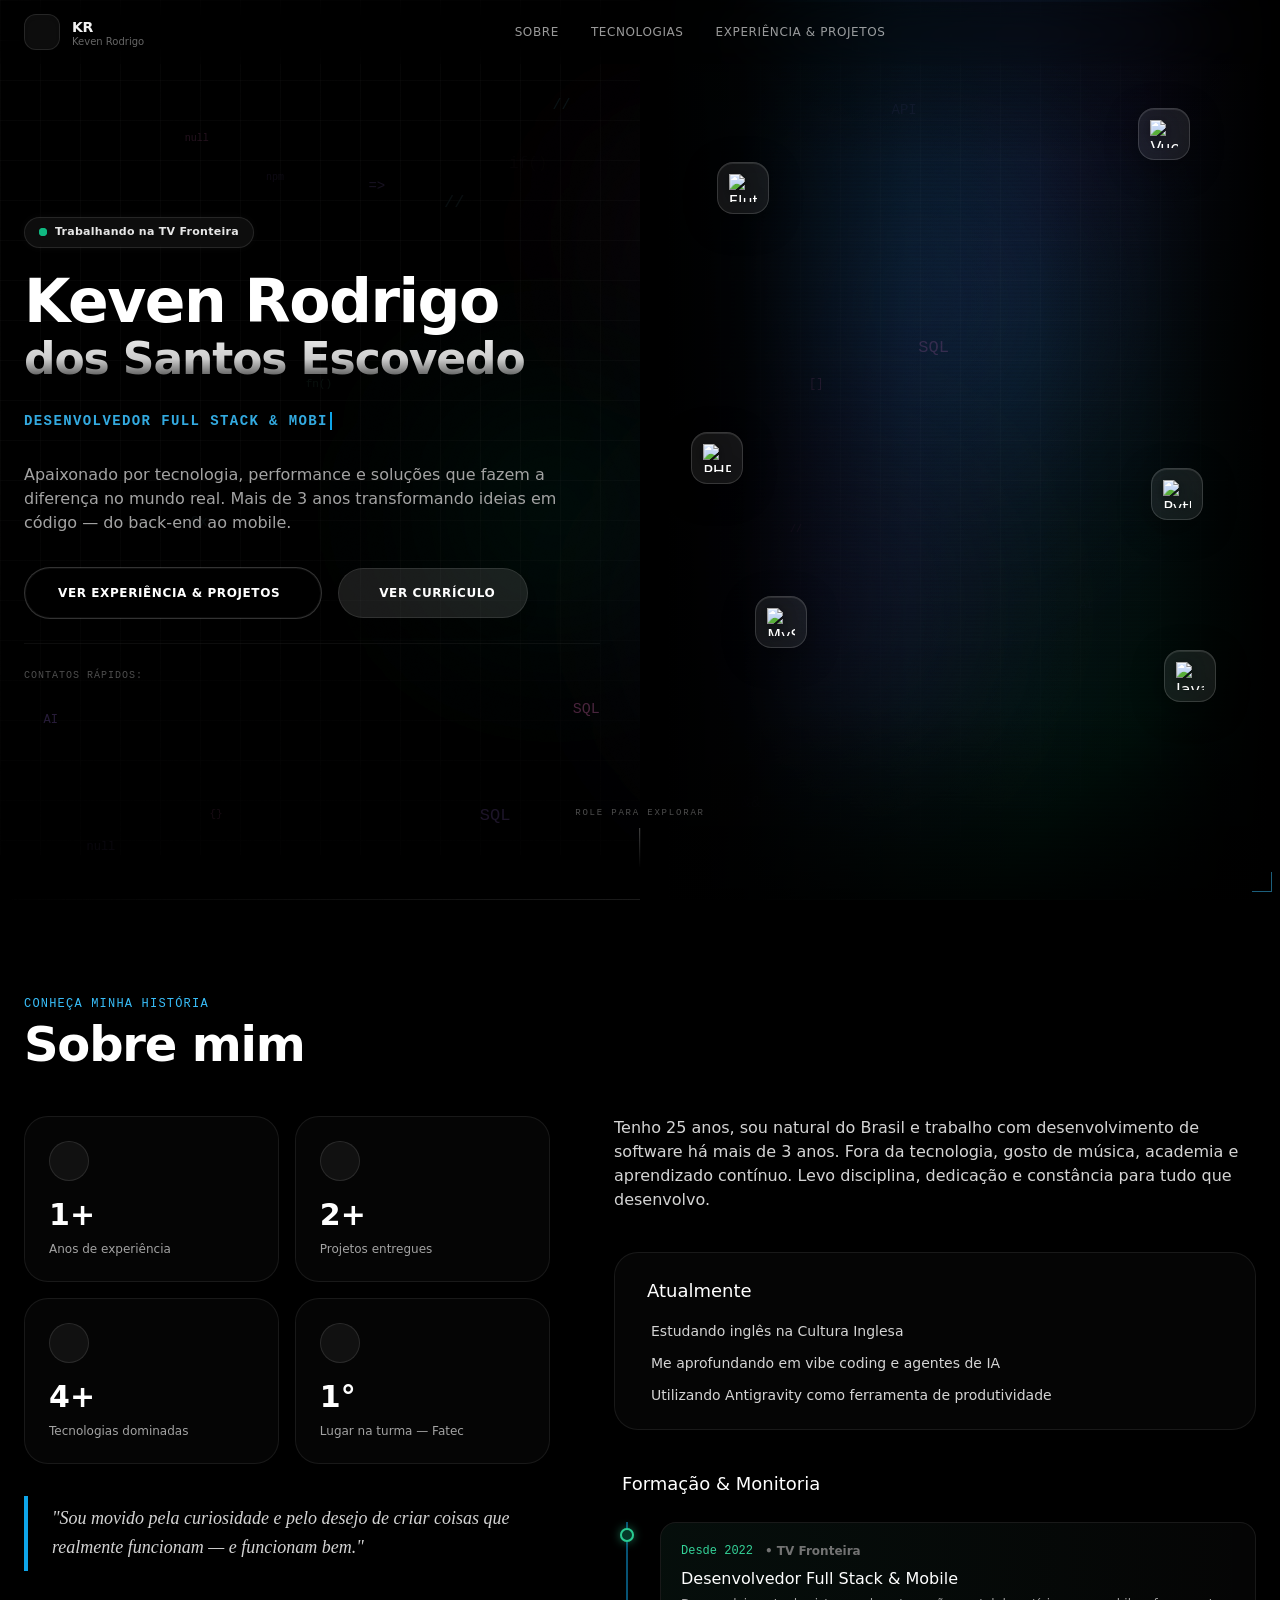
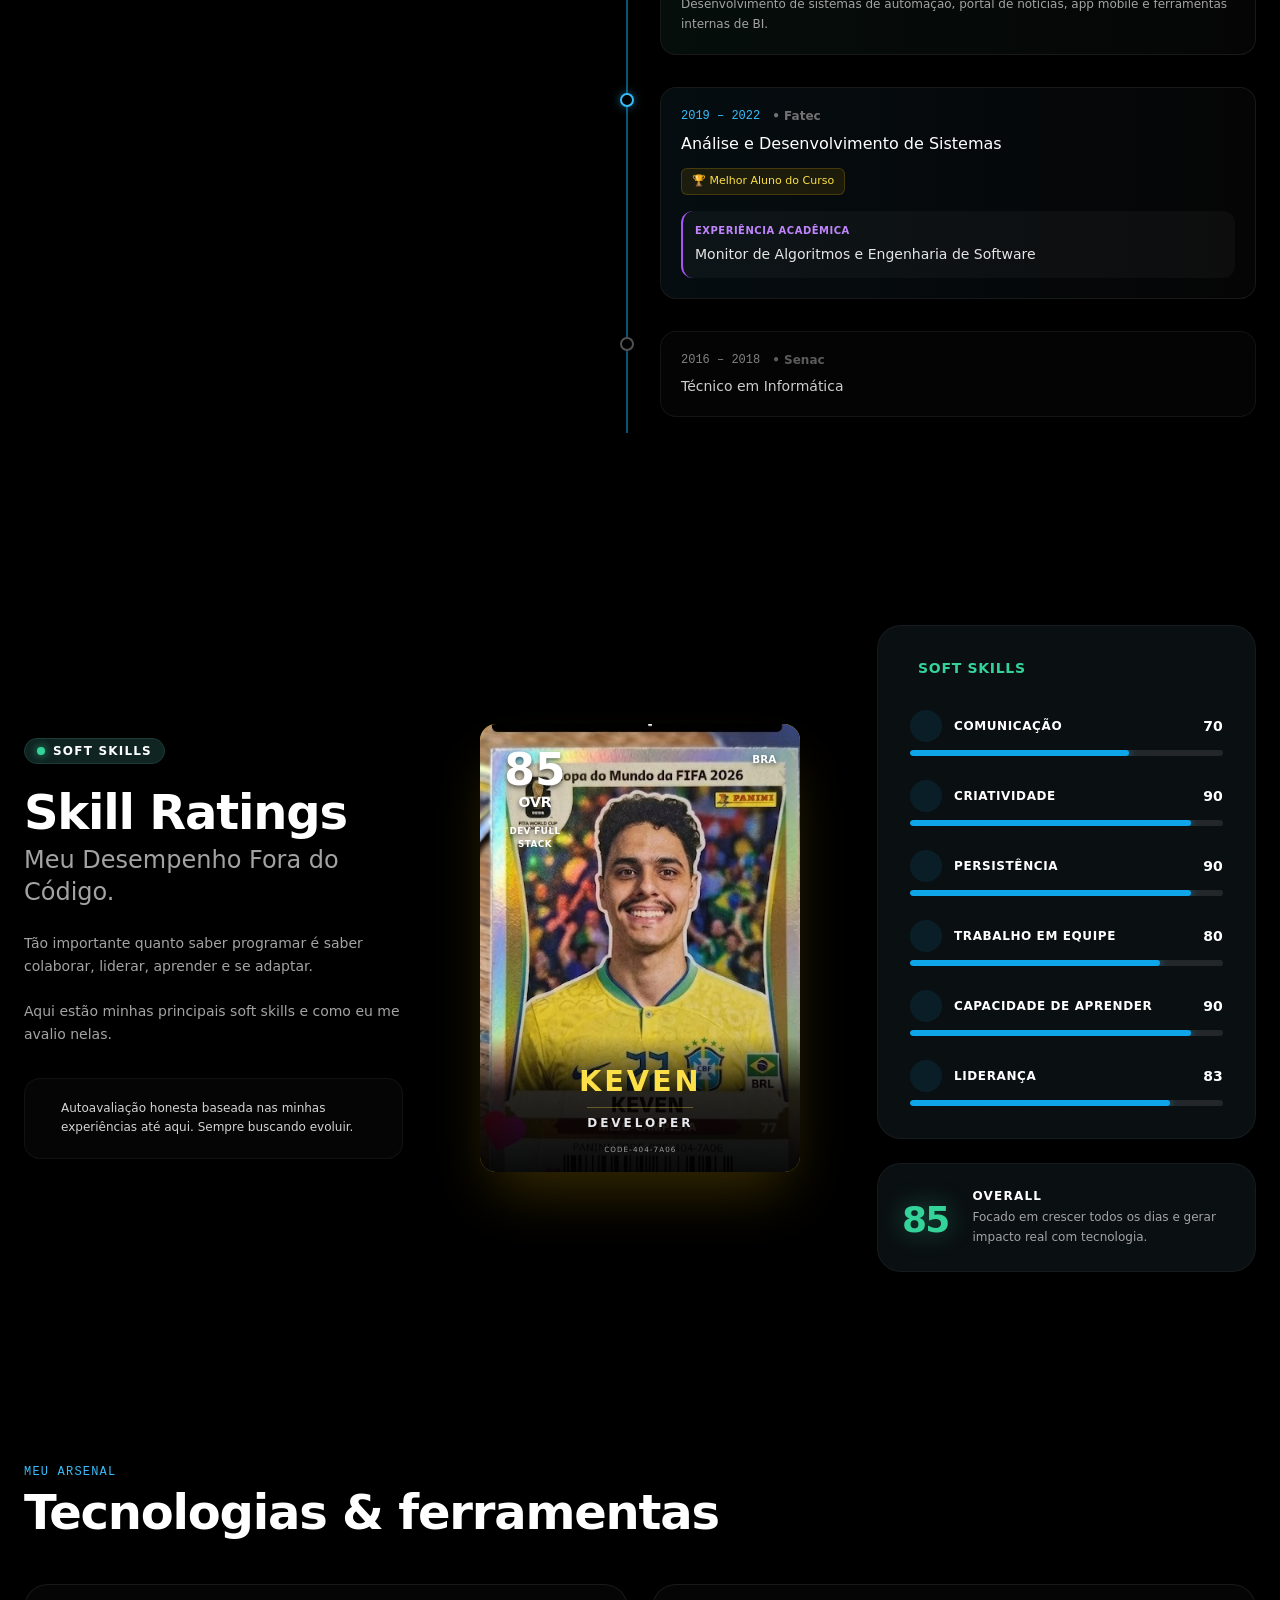
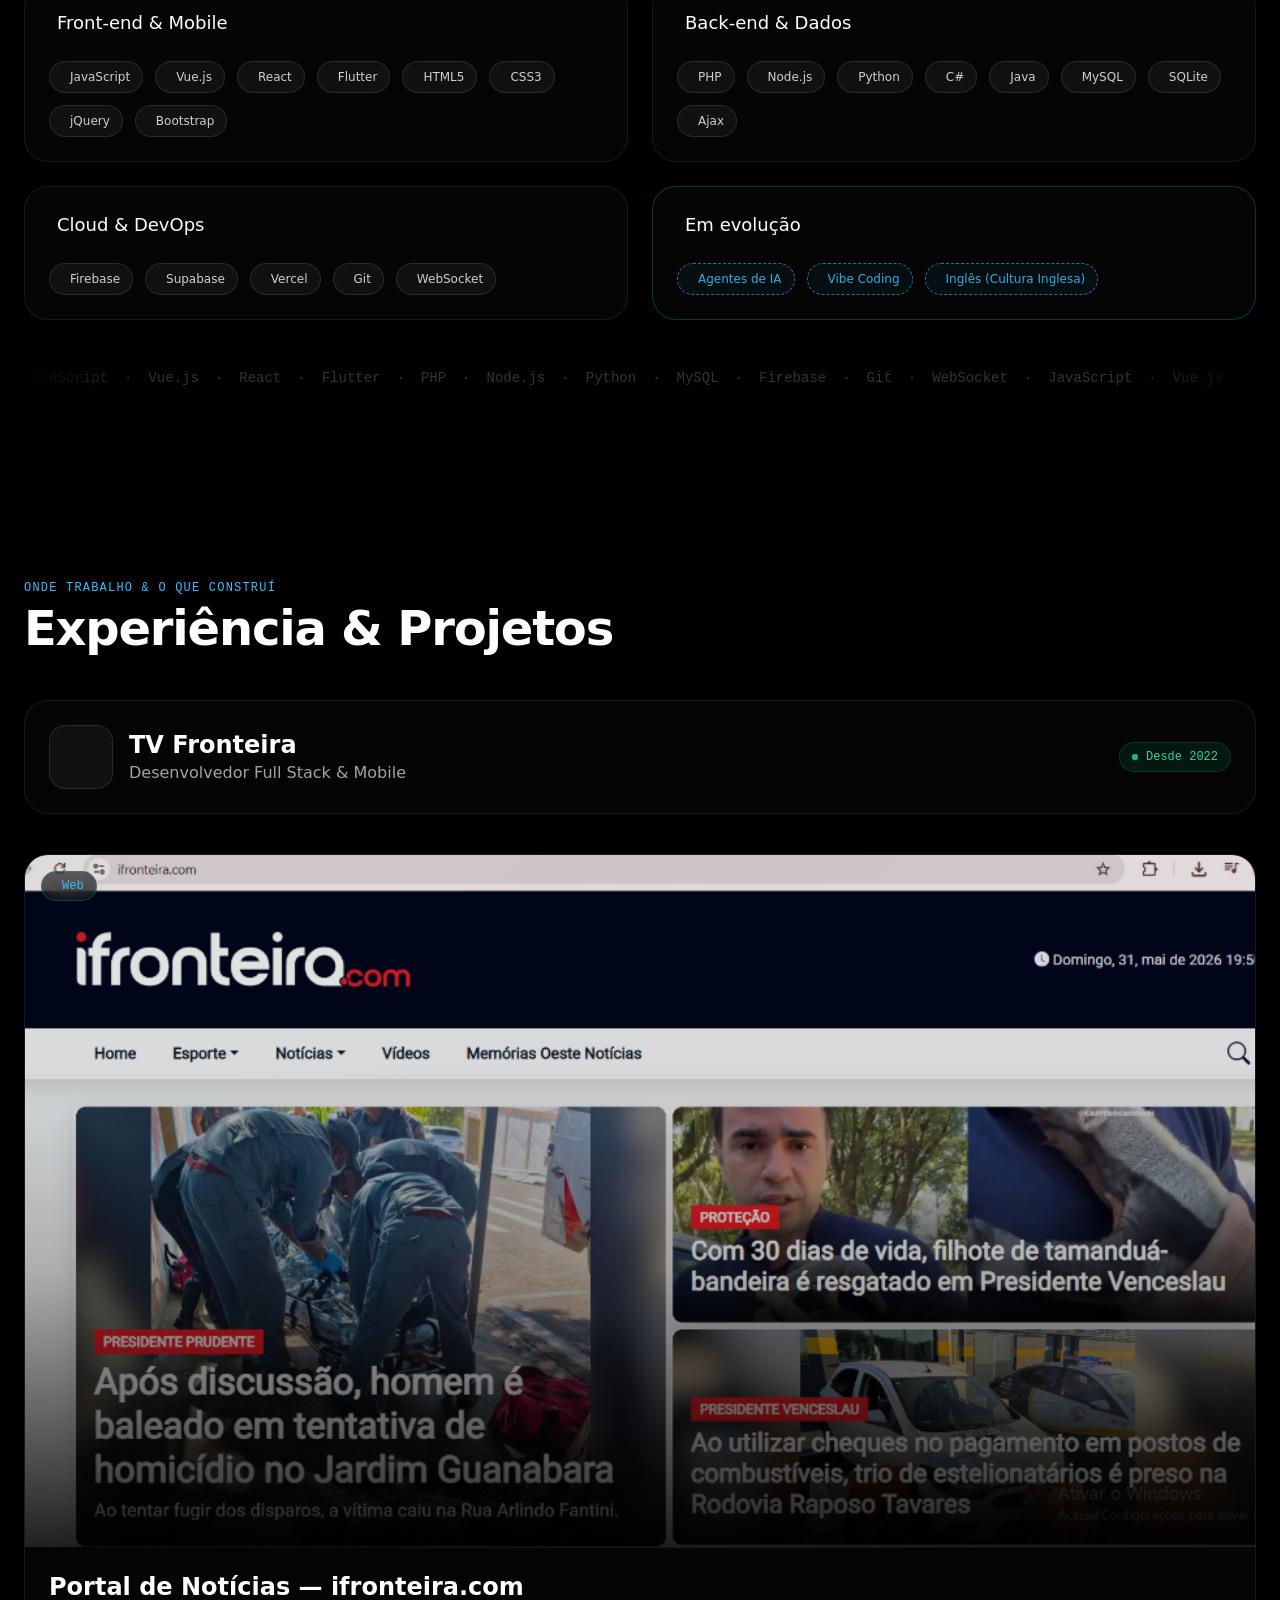
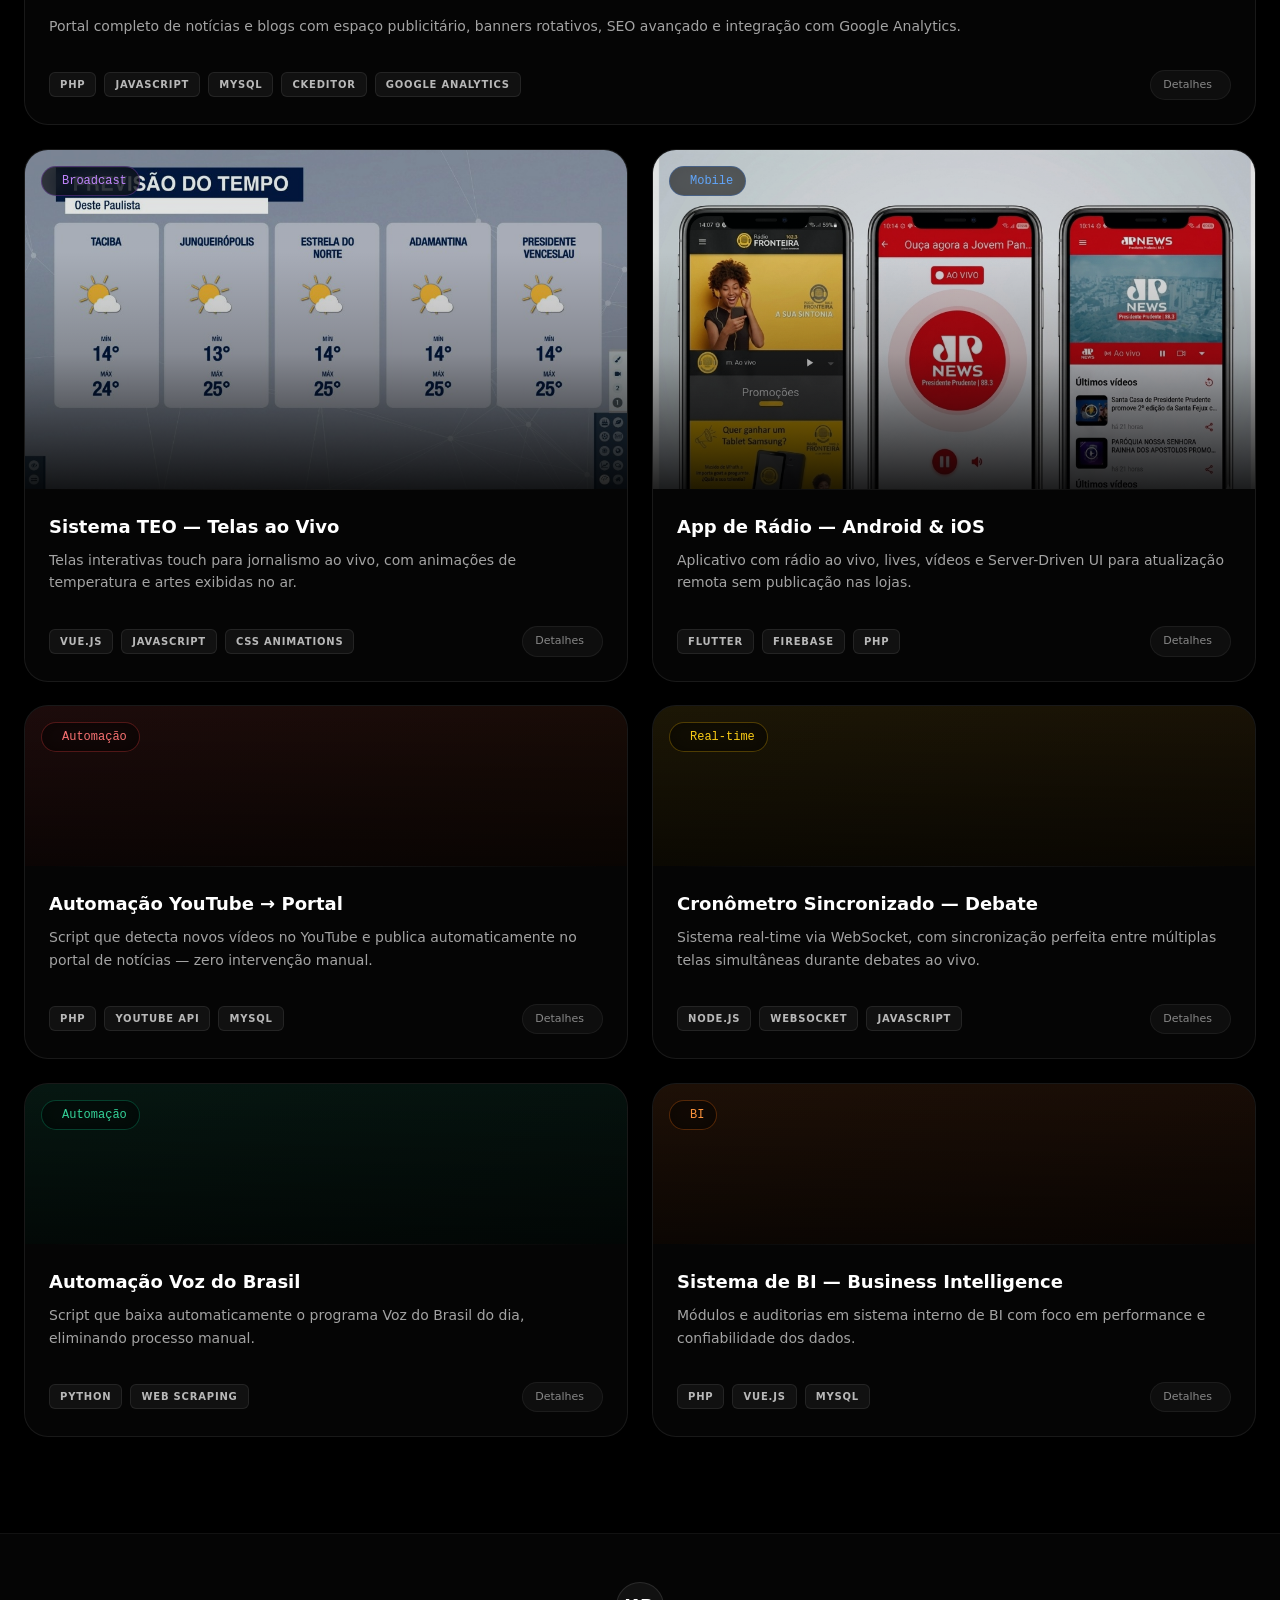
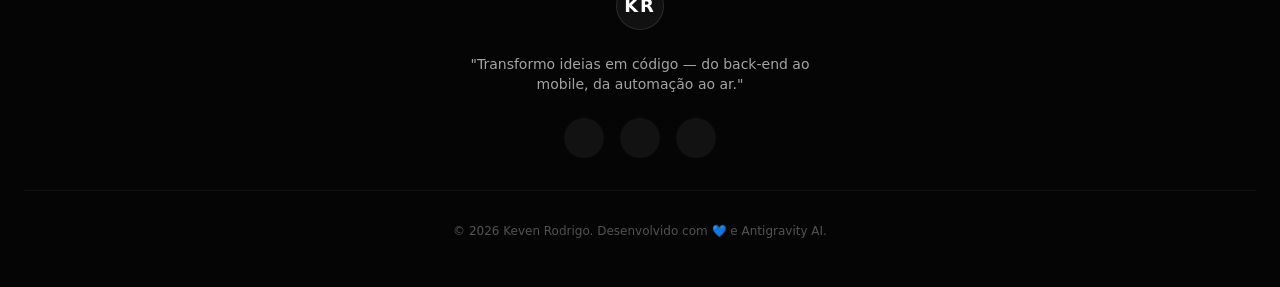
==== commit f737afc5: "sessão de soft skils" ====
--- a/index.html
+++ b/index.html
@@ -340,8 +340,7 @@
       <div class="hidden md:flex items-center gap-8">
         <a class="hover:text-white transition-colors text-xs font-medium text-white/60 tracking-wider uppercase" href="#sobre">Sobre</a>
         <a class="hover:text-white transition-colors text-xs font-medium text-white/60 tracking-wider uppercase" href="#tecnologias">Tecnologias</a>
-        <a class="hover:text-white transition-colors text-xs font-medium text-white/60 tracking-wider uppercase" href="#experiencia">Experiência</a>
-        <a class="hover:text-white transition-colors text-xs font-medium text-white/60 tracking-wider uppercase" href="#projetos">Projetos</a>
+        <a class="hover:text-white transition-colors text-xs font-medium text-white/60 tracking-wider uppercase" href="#experiencia">Experiência & Projetos</a>
       </div>
 
       <!-- Actions Right -->
@@ -363,8 +362,7 @@
   <div class="fixed top-16 left-0 w-full bg-black/95 backdrop-blur-xl border-b border-white/5 hidden flex-col px-6 py-6 z-40 gap-4 md:hidden transition-all duration-300" id="mobile-menu">
     <a class="hover:text-white text-sm font-medium text-white/70 py-2 border-b border-white/5" href="#sobre" onclick="toggleMobileMenu()">Sobre</a>
     <a class="hover:text-white text-sm font-medium text-white/70 py-2 border-b border-white/5" href="#tecnologias" onclick="toggleMobileMenu()">Tecnologias</a>
-    <a class="hover:text-white text-sm font-medium text-white/70 py-2 border-b border-white/5" href="#experiencia" onclick="toggleMobileMenu()">Experiência</a>
-    <a class="hover:text-white text-sm font-medium text-white/70 py-2 border-b border-white/5" href="#projetos" onclick="toggleMobileMenu()">Projetos</a>
+    <a class="hover:text-white text-sm font-medium text-white/70 py-2 border-b border-white/5" href="#experiencia" onclick="toggleMobileMenu()">Experiência & Projetos</a>
   </div>
 
   <!-- Hero Section -->
@@ -419,14 +417,14 @@
           <!-- Action Buttons -->
           <div class="fade-in-up delay-800 flex flex-col sm:flex-row gap-4 items-center pt-2">
             <!-- Primary Button: Follow Glow Cursor -->
-            <a href="#projetos" class="group w-full sm:w-auto overflow-hidden transition-all duration-300 hover:shadow-[0_0_40px_-10px_rgba(14,165,233,0.6)] hover:scale-[1.02] rounded-full p-[1px] relative block" onmousemove="const rect = this.getBoundingClientRect(); this.style.setProperty('--x', (event.clientX - rect.left) + 'px'); this.style.setProperty('--y', (event.clientY - rect.top) + 'px');">
+            <a href="#experiencia" class="group w-full sm:w-auto overflow-hidden transition-all duration-300 hover:shadow-[0_0_40px_-10px_rgba(14,165,233,0.6)] hover:scale-[1.02] rounded-full p-[1px] relative block" onmousemove="const rect = this.getBoundingClientRect(); this.style.setProperty('--x', (event.clientX - rect.left) + 'px'); this.style.setProperty('--y', (event.clientY - rect.top) + 'px');">
               <!-- Radial follow gradient -->
               <span class="absolute inset-0 opacity-0 group-hover:opacity-100 transition-opacity duration-300" style="background: radial-gradient(150px circle at var(--x) var(--y), #0ea5e9, #3b82f6, transparent 60%);"></span>
               <!-- Normal Border -->
               <span class="absolute inset-0 bg-white/20 opacity-100 group-hover:opacity-0 transition-opacity duration-300"></span>
               <!-- Inside Content -->
               <span class="flex items-center justify-center gap-2 transition-all duration-300 group-hover:bg-black/95 text-xs font-bold uppercase tracking-wider text-white bg-black w-full h-full border-white/5 border rounded-full py-4 px-8 relative backdrop-blur-3xl whitespace-nowrap">
-                Ver meus projetos
+                Ver experiência & projetos
                 <iconify-icon class="text-sky-400 transition-transform duration-300 group-hover:translate-x-1" icon="lucide:arrow-right" width="14"></iconify-icon>
               </span>
             </a>
@@ -701,6 +699,197 @@
         </div>
 
       </div>
+    </div>
+  </section>
+
+  <!-- Section 2.5: Soft Skills Gamificadas -->
+  <section id="soft-skills" class="relative max-w-7xl mx-auto px-6 py-24 z-10 scroll-mt-20">
+    <div class="grid grid-cols-1 lg:grid-cols-3 gap-12 items-center">
+      
+      <!-- Coluna Esquerda: Contexto -->
+      <div data-aos="fade-up">
+        <div class="inline-flex items-center gap-2 px-3 py-1 rounded-full bg-[#102422] border border-[#1b3d39] mb-6">
+          <span class="w-2 h-2 rounded-full bg-emerald-400 shadow-[0_0_8px_rgba(52,211,153,0.8)]"></span>
+          <span class="text-xs font-bold text-white tracking-widest uppercase">Soft Skills</span>
+        </div>
+        <h2 class="text-4xl md:text-5xl font-bold tracking-tight text-white mb-2">Skill Ratings</h2>
+        <h3 class="text-xl md:text-2xl text-neutral-400 font-medium mb-6">Meu Desempenho Fora do Código.</h3>
+        
+        <p class="text-neutral-400 text-sm leading-relaxed mb-8 max-w-md">
+          Tão importante quanto saber programar é saber colaborar, liderar, aprender e se adaptar.<br><br>
+          Aqui estão minhas principais soft skills e como eu me avalio nelas.
+        </p>
+
+        <div class="glass-panel p-5 rounded-2xl border border-white/5 bg-white/[0.02] flex items-start gap-4 hover:bg-white/[0.04] transition-colors">
+          <iconify-icon icon="lucide:shield-check" class="text-orange-400 text-2xl shrink-0 mt-1"></iconify-icon>
+          <p class="text-xs text-neutral-300 leading-relaxed">
+            Autoavaliação honesta baseada nas minhas experiências até aqui. Sempre buscando evoluir.
+          </p>
+        </div>
+      </div>
+
+      <!-- Coluna Central: O Card FIFA -->
+      <div class="flex justify-center" data-aos="fade-up" data-delay="150">
+        <div class="fut-card-container" data-tilt data-tilt-glare data-tilt-max-glare="0.5" data-tilt-max="15" data-tilt-speed="400" data-tilt-perspective="1000">
+          <div class="fut-card">
+            <div class="fut-card-bg"></div>
+            <div class="fut-card-content">
+              <!-- Top Info -->
+              <div class="fut-top-info">
+                <div class="fut-rating text-white drop-shadow-md">85</div>
+                <div class="fut-position text-white drop-shadow-md">OVR</div>
+                <iconify-icon icon="lucide:user" class="fut-icon drop-shadow-md" style="color: white;"></iconify-icon>
+                <div class="fut-role text-white drop-shadow-md">DEV FULL<br>STACK</div>
+              </div>
+              
+              <!-- Flag -->
+              <div class="fut-flag">
+                <iconify-icon icon="twemoji:flag-brazil" class="text-2xl"></iconify-icon>
+                <span>BRA</span>
+              </div>
+
+              <!-- Player Image -->
+              <div class="fut-player-img" style="top: 0; left: 0; bottom: 0; width: 100%; height: 100%; transform: none; display: block; overflow: hidden; border-radius: 16px;">
+                <img src="assets/images/panini_card.jpg" alt="Keven" style="width: 100%; height: 100%; object-fit: cover; object-position: center 46%; transform: scale(1.15);" />
+              </div>
+
+              <!-- Bottom Info -->
+              <div class="fut-bottom-info">
+                <h3 class="fut-name">KEVEN</h3>
+                <div class="fut-title">DEVELOPER</div>
+                <div class="fut-barcode">
+                  <iconify-icon icon="bi:upc-scan" class="text-4xl"></iconify-icon>
+                  <span>CODE-404-7A06</span>
+                </div>
+              </div>
+            </div>
+          </div>
+        </div>
+      </div>
+
+      <!-- Coluna Direita: Métricas -->
+      <div class="space-y-6" data-aos="fade-up" data-delay="300">
+        <div class="glass-panel p-6 sm:p-8 rounded-3xl bg-[#0a0f12] border border-white/5 relative overflow-hidden">
+          <div class="absolute inset-0 bg-[linear-gradient(rgba(255,255,255,0.03)_1px,transparent_1px),linear-gradient(90deg,rgba(255,255,255,0.03)_1px,transparent_1px)] bg-[size:20px_20px] opacity-20 pointer-events-none"></div>
+          
+          <h4 class="text-emerald-400 font-bold tracking-wider text-sm mb-8 flex items-center gap-2">
+            <iconify-icon icon="lucide:star"></iconify-icon> SOFT SKILLS
+          </h4>
+
+          <div class="space-y-6 relative z-10">
+            <!-- Skill 1 -->
+            <div>
+              <div class="flex justify-between items-center mb-2">
+                <div class="flex items-center gap-3">
+                  <div class="w-8 h-8 rounded-full bg-sky-500/10 flex items-center justify-center">
+                    <iconify-icon icon="lucide:message-circle" class="text-sky-400"></iconify-icon>
+                  </div>
+                  <span class="text-xs font-bold text-white tracking-wider">COMUNICAÇÃO</span>
+                </div>
+                <span class="text-sm font-bold text-white">70</span>
+              </div>
+              <div class="h-1.5 w-full bg-white/10 rounded-full overflow-hidden">
+                <div class="h-full bg-sky-500 rounded-full progress-bar-fill shadow-[0_0_10px_rgba(14,165,233,0.8)]" style="--target-width: 70%"></div>
+              </div>
+            </div>
+
+            <!-- Skill 2 -->
+            <div>
+              <div class="flex justify-between items-center mb-2">
+                <div class="flex items-center gap-3">
+                  <div class="w-8 h-8 rounded-full bg-sky-500/10 flex items-center justify-center">
+                    <iconify-icon icon="lucide:lightbulb" class="text-sky-400"></iconify-icon>
+                  </div>
+                  <span class="text-xs font-bold text-white tracking-wider">CRIATIVIDADE</span>
+                </div>
+                <span class="text-sm font-bold text-white">90</span>
+              </div>
+              <div class="h-1.5 w-full bg-white/10 rounded-full overflow-hidden">
+                <div class="h-full bg-sky-500 rounded-full progress-bar-fill shadow-[0_0_10px_rgba(14,165,233,0.8)]" style="--target-width: 90%"></div>
+              </div>
+            </div>
+
+            <!-- Skill 3 -->
+            <div>
+              <div class="flex justify-between items-center mb-2">
+                <div class="flex items-center gap-3">
+                  <div class="w-8 h-8 rounded-full bg-sky-500/10 flex items-center justify-center">
+                    <iconify-icon icon="lucide:flame" class="text-sky-400"></iconify-icon>
+                  </div>
+                  <span class="text-xs font-bold text-white tracking-wider">PERSISTÊNCIA</span>
+                </div>
+                <span class="text-sm font-bold text-white">90</span>
+              </div>
+              <div class="h-1.5 w-full bg-white/10 rounded-full overflow-hidden">
+                <div class="h-full bg-sky-500 rounded-full progress-bar-fill shadow-[0_0_10px_rgba(14,165,233,0.8)]" style="--target-width: 90%"></div>
+              </div>
+            </div>
+
+            <!-- Skill 4 -->
+            <div>
+              <div class="flex justify-between items-center mb-2">
+                <div class="flex items-center gap-3">
+                  <div class="w-8 h-8 rounded-full bg-sky-500/10 flex items-center justify-center">
+                    <iconify-icon icon="lucide:users" class="text-sky-400"></iconify-icon>
+                  </div>
+                  <span class="text-xs font-bold text-white tracking-wider">TRABALHO EM EQUIPE</span>
+                </div>
+                <span class="text-sm font-bold text-white">80</span>
+              </div>
+              <div class="h-1.5 w-full bg-white/10 rounded-full overflow-hidden">
+                <div class="h-full bg-sky-500 rounded-full progress-bar-fill shadow-[0_0_10px_rgba(14,165,233,0.8)]" style="--target-width: 80%"></div>
+              </div>
+            </div>
+
+            <!-- Skill 5 -->
+            <div>
+              <div class="flex justify-between items-center mb-2">
+                <div class="flex items-center gap-3">
+                  <div class="w-8 h-8 rounded-full bg-sky-500/10 flex items-center justify-center">
+                    <iconify-icon icon="lucide:book-open" class="text-sky-400"></iconify-icon>
+                  </div>
+                  <span class="text-xs font-bold text-white tracking-wider">CAPACIDADE DE APRENDER</span>
+                </div>
+                <span class="text-sm font-bold text-white">90</span>
+              </div>
+              <div class="h-1.5 w-full bg-white/10 rounded-full overflow-hidden">
+                <div class="h-full bg-sky-500 rounded-full progress-bar-fill shadow-[0_0_10px_rgba(14,165,233,0.8)]" style="--target-width: 90%"></div>
+              </div>
+            </div>
+
+            <!-- Skill 6 -->
+            <div>
+              <div class="flex justify-between items-center mb-2">
+                <div class="flex items-center gap-3">
+                  <div class="w-8 h-8 rounded-full bg-sky-500/10 flex items-center justify-center">
+                    <iconify-icon icon="lucide:crown" class="text-sky-400"></iconify-icon>
+                  </div>
+                  <span class="text-xs font-bold text-white tracking-wider">LIDERANÇA</span>
+                </div>
+                <span class="text-sm font-bold text-white">83</span>
+              </div>
+              <div class="h-1.5 w-full bg-white/10 rounded-full overflow-hidden">
+                <div class="h-full bg-sky-500 rounded-full progress-bar-fill shadow-[0_0_10px_rgba(14,165,233,0.8)]" style="--target-width: 83%"></div>
+              </div>
+            </div>
+          </div>
+        </div>
+
+        <!-- Overall Card -->
+        <div class="glass-panel p-6 rounded-3xl bg-[#0a0f12] border border-white/5 flex items-center gap-6">
+          <div class="flex flex-col items-center justify-center shrink-0">
+            <iconify-icon icon="lucide:star" class="text-emerald-400 text-xl mb-1 drop-shadow-[0_0_8px_rgba(52,211,153,0.6)]"></iconify-icon>
+            <span class="text-4xl font-black text-emerald-400 tracking-tighter leading-none drop-shadow-[0_0_12px_rgba(52,211,153,0.4)]">85</span>
+          </div>
+          <div>
+            <h5 class="text-xs font-bold text-white tracking-widest mb-1">OVERALL</h5>
+            <p class="text-xs text-neutral-400 leading-relaxed">
+              Focado em crescer todos os dias e gerar impacto real com tecnologia.
+            </p>
+          </div>
+        </div>
+      </div>
+      
     </div>
   </section>
 
@@ -804,15 +993,15 @@
     </div>
   </section>
 
-  <!-- Section 4: Experiência Profissional -->
-  <section id="experiencia" class="relative max-w-4xl mx-auto px-6 py-24 z-10 scroll-mt-20">
-    <div class="mb-12 text-center" data-aos="fade-in-up">
-      <span class="text-xs font-mono uppercase tracking-widest text-sky-400 mb-2 block">Onde trabalhei</span>
-      <h2 class="text-3xl md:text-5xl font-semibold tracking-tight text-white">Experiência profissional</h2>
+  <!-- Section 4: Experiência & Projetos (Unified) -->
+  <section id="experiencia" class="relative max-w-7xl mx-auto px-6 py-24 z-10 scroll-mt-20">
+    <div class="mb-12" data-aos="fade-in-up">
+      <span class="text-xs font-mono uppercase tracking-widest text-sky-400 mb-2 block">Onde trabalho & o que construí</span>
+      <h2 class="text-3xl md:text-5xl font-semibold tracking-tight text-white">Experiência & Projetos</h2>
     </div>
 
-    <!-- Cabeçalho da Empresa -->
-    <div class="glass-panel p-6 rounded-3xl mb-8 flex flex-col md:flex-row items-center gap-6 justify-between" data-aos="fade-up">
+    <!-- Company Header -->
+    <div class="glass-panel p-6 rounded-3xl mb-10 flex flex-col md:flex-row items-center gap-6 justify-between" data-aos="fade-up">
       <div class="flex items-center gap-4">
         <div class="w-16 h-16 rounded-2xl bg-white/5 border border-white/10 flex items-center justify-center">
           <iconify-icon icon="lucide:tv" class="text-3xl text-emerald-400"></iconify-icon>
@@ -822,279 +1011,276 @@
           <p class="text-neutral-400">Desenvolvedor Full Stack & Mobile</p>
         </div>
       </div>
-      <div class="text-xs font-mono text-emerald-400 px-3 py-1 rounded-full bg-emerald-500/10 border border-emerald-500/20">
-        Desde 2022
+      <div class="flex items-center gap-3">
+        <div class="text-xs font-mono text-emerald-400 px-3 py-1.5 rounded-full bg-emerald-500/10 border border-emerald-500/20 flex items-center gap-2">
+          <span class="pulsating-dot" style="width:6px;height:6px;"></span>
+          Desde 2022
+        </div>
       </div>
     </div>
 
-    <!-- Projetos Accordion -->
-    <div class="space-y-4" id="experience-accordion">
-      <!-- Card 1 -->
-      <div class="accordion-item glass-panel rounded-2xl overflow-hidden cursor-pointer" data-aos="fade-up" data-delay="100" onclick="toggleAccordion(this)">
-        <div class="p-5 flex items-center justify-between bg-white/[0.01] hover:bg-white/[0.03] transition-colors">
-          <div class="flex items-center gap-4">
-            <div class="w-10 h-10 rounded-xl bg-sky-500/10 flex items-center justify-center text-sky-400">
-              <iconify-icon icon="lucide:newspaper" width="20"></iconify-icon>
-            </div>
-            <div>
-              <h4 class="text-white font-medium">Portal de Notícias — ifronteira.com</h4>
-              <p class="text-xs text-neutral-500 mt-1 font-mono">PHP · JavaScript · MySQL · Analytics</p>
-            </div>
-          </div>
-          <iconify-icon icon="lucide:chevron-down" class="text-white/40 chevron" width="20"></iconify-icon>
-        </div>
-        <div class="accordion-content">
-          <div class="p-5 pt-0 border-t border-white/5 mt-4 text-sm text-neutral-300 leading-relaxed">
-            Desenvolvimento e evolução do ifronteira.com, portal completo de notícias e blogs com espaço publicitário e banners rotativos. Responsável por auditorias de performance e SEO, implementação de meta tags completas, Open Graph para redes sociais, sitemaps dinâmicos, editor de texto rico com CKEditor e integração com Google Analytics para rastrear métricas de vídeo, visualizações e cliques em banners.
-            <div class="mt-4 flex flex-wrap gap-2">
-              <span class="text-[10px] uppercase tracking-wider text-sky-300 bg-sky-500/10 px-2 py-1 rounded">PHP</span>
-              <span class="text-[10px] uppercase tracking-wider text-sky-300 bg-sky-500/10 px-2 py-1 rounded">JavaScript</span>
-              <span class="text-[10px] uppercase tracking-wider text-sky-300 bg-sky-500/10 px-2 py-1 rounded">MySQL</span>
-              <span class="text-[10px] uppercase tracking-wider text-sky-300 bg-sky-500/10 px-2 py-1 rounded">CKEditor</span>
-              <span class="text-[10px] uppercase tracking-wider text-sky-300 bg-sky-500/10 px-2 py-1 rounded">Google Analytics</span>
-            </div>
-          </div>
-        </div>
-      </div>
-
-      <!-- Card 2 -->
-      <div class="accordion-item glass-panel rounded-2xl overflow-hidden cursor-pointer" data-aos="fade-up" data-delay="150" onclick="toggleAccordion(this)">
-        <div class="p-5 flex items-center justify-between bg-white/[0.01] hover:bg-white/[0.03] transition-colors">
-          <div class="flex items-center gap-4">
-            <div class="w-10 h-10 rounded-xl bg-red-500/10 flex items-center justify-center text-red-400">
-              <iconify-icon icon="lucide:bot" width="20"></iconify-icon>
-            </div>
-            <div>
-              <h4 class="text-white font-medium">Automação de Vídeos — YouTube → Site</h4>
-              <p class="text-xs text-neutral-500 mt-1 font-mono">PHP · YouTube API · MySQL</p>
-            </div>
-          </div>
-          <iconify-icon icon="lucide:chevron-down" class="text-white/40 chevron" width="20"></iconify-icon>
-        </div>
-        <div class="accordion-content">
-          <div class="p-5 pt-0 border-t border-white/5 mt-4 text-sm text-neutral-300 leading-relaxed">
-            Script em PHP que monitora o canal da TV Fronteira no YouTube. Ao detectar um novo vídeo publicado, insere o conteúdo automaticamente no portal de notícias — zero intervenção manual, publicação imediata.
-          </div>
-        </div>
-      </div>
-
-      <!-- Card 3 -->
-      <div class="accordion-item glass-panel rounded-2xl overflow-hidden cursor-pointer" data-aos="fade-up" data-delay="200" onclick="toggleAccordion(this)">
-        <div class="p-5 flex items-center justify-between bg-white/[0.01] hover:bg-white/[0.03] transition-colors">
-          <div class="flex items-center gap-4">
-            <div class="w-10 h-10 rounded-xl bg-purple-500/10 flex items-center justify-center text-purple-400">
-              <iconify-icon icon="lucide:monitor-play" width="20"></iconify-icon>
-            </div>
-            <div>
-              <h4 class="text-white font-medium">Sistema TEO — Telas para Jornalismo ao Vivo</h4>
-              <p class="text-xs text-neutral-500 mt-1 font-mono">Vue.js · JavaScript · CSS Animations</p>
-            </div>
-          </div>
-          <iconify-icon icon="lucide:chevron-down" class="text-white/40 chevron" width="20"></iconify-icon>
-        </div>
-        <div class="accordion-content">
-          <div class="p-5 pt-0 border-t border-white/5 mt-4 text-sm text-neutral-300 leading-relaxed">
-            Criação e configuração de telas interativas touch para o sistema TEO, utilizado por jornalistas durante os telejornais ao vivo. Em parceria com o videografismo, também desenvolvi telas animadas de temperatura, boletins informativos e artes exibidas no ar.
-          </div>
-        </div>
-      </div>
-
-      <!-- Card 4 -->
-      <div class="accordion-item glass-panel rounded-2xl overflow-hidden cursor-pointer" data-aos="fade-up" data-delay="250" onclick="toggleAccordion(this)">
-        <div class="p-5 flex items-center justify-between bg-white/[0.01] hover:bg-white/[0.03] transition-colors">
-          <div class="flex items-center gap-4">
-            <div class="w-10 h-10 rounded-xl bg-yellow-500/10 flex items-center justify-center text-yellow-400">
-              <iconify-icon icon="lucide:timer" width="20"></iconify-icon>
-            </div>
-            <div>
-              <h4 class="text-white font-medium">Cronômetro Sincronizado — Debate</h4>
-              <p class="text-xs text-neutral-500 mt-1 font-mono">Node.js · WebSocket · JavaScript</p>
-            </div>
-          </div>
-          <iconify-icon icon="lucide:chevron-down" class="text-white/40 chevron" width="20"></iconify-icon>
-        </div>
-        <div class="accordion-content">
-          <div class="p-5 pt-0 border-t border-white/5 mt-4 text-sm text-neutral-300 leading-relaxed">
-            Cronômetro em tempo real para o debate político transmitido pela TV Fronteira. Desenvolvido com Node.js e WebSocket: ao iniciar em uma tela, todas as outras sincronizavam simultaneamente, sem delay perceptível.
-          </div>
-        </div>
-      </div>
-
-      <!-- Card 5 -->
-      <div class="accordion-item glass-panel rounded-2xl overflow-hidden cursor-pointer" data-aos="fade-up" data-delay="300" onclick="toggleAccordion(this)">
-        <div class="p-5 flex items-center justify-between bg-white/[0.01] hover:bg-white/[0.03] transition-colors">
-          <div class="flex items-center gap-4">
-            <div class="w-10 h-10 rounded-xl bg-blue-500/10 flex items-center justify-center text-blue-400">
-              <iconify-icon icon="lucide:smartphone" width="20"></iconify-icon>
-            </div>
-            <div>
-              <h4 class="text-white font-medium">Aplicativo de Rádio — Android & iOS</h4>
-              <p class="text-xs text-neutral-500 mt-1 font-mono">Flutter · Firebase · PHP</p>
-            </div>
-          </div>
-          <iconify-icon icon="lucide:chevron-down" class="text-white/40 chevron" width="20"></iconify-icon>
-        </div>
-        <div class="accordion-content">
-          <div class="p-5 pt-0 border-t border-white/5 mt-4 text-sm text-neutral-300 leading-relaxed">
-            App mobile completo para Android e iOS: rádio ao vivo via stream, lives, vídeos do YouTube e promoções. Diferencial técnico: Server-Driven UI — cores, logo e configurações alteradas remotamente sem nova publicação nas lojas. Painel interno para controle de lives e stream em tempo real. Automação de programas: script PHP detecta o início de um programa e o insere no app automaticamente. Monitorado via Firebase Analytics.
-          </div>
-        </div>
-      </div>
-      
-      <!-- Card 6 -->
-      <div class="accordion-item glass-panel rounded-2xl overflow-hidden cursor-pointer" data-aos="fade-up" data-delay="350" onclick="toggleAccordion(this)">
-        <div class="p-5 flex items-center justify-between bg-white/[0.01] hover:bg-white/[0.03] transition-colors">
-          <div class="flex items-center gap-4">
-            <div class="w-10 h-10 rounded-xl bg-green-500/10 flex items-center justify-center text-green-400">
-              <iconify-icon icon="lucide:mic" width="20"></iconify-icon>
-            </div>
-            <div>
-              <h4 class="text-white font-medium">Automação Voz do Brasil</h4>
-              <p class="text-xs text-neutral-500 mt-1 font-mono">Python · Web Scraping</p>
-            </div>
-          </div>
-          <iconify-icon icon="lucide:chevron-down" class="text-white/40 chevron" width="20"></iconify-icon>
-        </div>
-        <div class="accordion-content">
-          <div class="p-5 pt-0 border-t border-white/5 mt-4 text-sm text-neutral-300 leading-relaxed">
-            Script Python que acessa automaticamente o site da Rádio Gov, localiza e baixa o programa Voz do Brasil do dia, deixando-o pronto para transmissão na rádio. Processo antes manual, agora 100% automático.
-          </div>
-        </div>
-      </div>
-      
-      <!-- Card 7 -->
-      <div class="accordion-item glass-panel rounded-2xl overflow-hidden cursor-pointer" data-aos="fade-up" data-delay="400" onclick="toggleAccordion(this)">
-        <div class="p-5 flex items-center justify-between bg-white/[0.01] hover:bg-white/[0.03] transition-colors">
-          <div class="flex items-center gap-4">
-            <div class="w-10 h-10 rounded-xl bg-orange-500/10 flex items-center justify-center text-orange-400">
-              <iconify-icon icon="lucide:pie-chart" width="20"></iconify-icon>
-            </div>
-            <div>
-              <h4 class="text-white font-medium">Sistema de BI — Business Intelligence</h4>
-              <p class="text-xs text-neutral-500 mt-1 font-mono">PHP · Vue.js · MySQL</p>
-            </div>
-          </div>
-          <iconify-icon icon="lucide:chevron-down" class="text-white/40 chevron" width="20"></iconify-icon>
-        </div>
-        <div class="accordion-content">
-          <div class="p-5 pt-0 border-t border-white/5 mt-4 text-sm text-neutral-300 leading-relaxed">
-            Desenvolvimento de módulos e auditorias em sistema interno de BI. Trabalho focado em identificação de gargalos, resolução de problemas de performance e melhoria na confiabilidade dos dados exibidos para as equipes internas.
-          </div>
-        </div>
-      </div>
-
-    </div>
-  </section>
-
-  <!-- Section 5: Projetos em Destaque -->
-  <section id="projetos" class="relative max-w-7xl mx-auto px-6 py-24 z-10 scroll-mt-20">
-    <div class="mb-12" data-aos="fade-in-up">
-      <span class="text-xs font-mono uppercase tracking-widest text-sky-400 mb-2 block">O que já construí</span>
-      <h2 class="text-3xl md:text-5xl font-semibold tracking-tight text-white">Projetos em destaque</h2>
-    </div>
-
-    <div class="grid grid-cols-1 md:grid-cols-2 gap-6">
-      <!-- Card Destaque (2 colunas) -->
-      <div class="glass-panel rounded-3xl overflow-hidden group md:col-span-2 hover:-translate-y-2 hover:shadow-[0_0_40px_-10px_rgba(14,165,233,0.5)] transition-all duration-500 relative z-10" data-aos="fade-up" data-delay="100">
-        <a href="https://ifronteira.com" target="_blank" class="block h-auto w-full relative overflow-hidden transition-transform duration-500 border-b border-white/5 bg-black/50">
-          <img src="assets/ifronteira-preview.png" alt="Portal ifronteira" class="w-full h-auto object-contain opacity-90 group-hover:opacity-100 group-hover:scale-[1.03] transition-all duration-700 origin-top" />
+    <!-- Projects Grid -->
+    <div class="grid grid-cols-1 md:grid-cols-2 gap-6" id="projects-grid">
+
+      <!-- ═══ FEATURED: Portal ifronteira ═══ -->
+      <div class="showcase-card showcase-featured cursor-pointer" data-aos="fade-up" data-delay="100" onclick="window.open('https://ifronteira.com', '_blank')">
+        <a href="https://ifronteira.com" target="_blank" rel="noopener noreferrer" class="block card-image-wrap" onclick="event.stopPropagation()">
+          <img src="assets/ifronteira-preview.png" alt="Portal de Notícias ifronteira.com" loading="lazy" />
+          <div class="card-overlay-badge">
+            <span class="text-xs font-mono text-sky-400 px-3 py-1.5 rounded-full bg-black/60 border border-sky-500/30 backdrop-blur-md flex items-center gap-2">
+              <iconify-icon icon="lucide:globe" width="12"></iconify-icon> Web
+            </span>
+          </div>
         </a>
-        <div class="p-8">
-          <div class="flex items-center justify-between mb-4">
-            <span class="text-xs font-mono text-sky-400 px-3 py-1 rounded-full bg-sky-500/10 border border-sky-500/20">Web</span>
-            <div class="flex gap-3">
-              <a href="https://ifronteira.com" target="_blank" class="text-white/50 hover:text-white transition-colors" aria-label="Acessar projeto">
-                <iconify-icon icon="lucide:external-link" width="20"></iconify-icon>
+        <div class="card-body">
+          <div class="flex items-center justify-between mb-3">
+            <h3 class="text-xl md:text-2xl font-bold text-white">Portal de Notícias — ifronteira.com</h3>
+            <a href="https://ifronteira.com" target="_blank" rel="noopener noreferrer" class="text-white/40 hover:text-sky-400 transition-colors" aria-label="Acessar ifronteira" onclick="event.stopPropagation()">
+              <iconify-icon icon="lucide:external-link" width="18"></iconify-icon>
+            </a>
+          </div>
+          <p class="text-neutral-400 text-sm mb-4 leading-relaxed">Portal completo de notícias e blogs com espaço publicitário, banners rotativos, SEO avançado e integração com Google Analytics.</p>
+
+          <!-- Expandable Details -->
+          <div class="card-details" id="details-ifronteira">
+            <div class="pt-4 pb-2 border-t border-white/5 text-sm text-neutral-300 leading-relaxed">
+              Desenvolvimento e evolução do ifronteira.com, portal completo de notícias e blogs com espaço publicitário e banners rotativos. Responsável por auditorias de performance e SEO, implementação de meta tags completas, Open Graph para redes sociais, sitemaps dinâmicos, editor de texto rico com CKEditor e integração com Google Analytics para rastrear métricas de vídeo, visualizações e cliques em banners.
+            </div>
+          </div>
+
+          <div class="flex items-center justify-between mt-4">
+            <div class="flex flex-wrap gap-2">
+              <span class="card-tech-tag">PHP</span>
+              <span class="card-tech-tag">JavaScript</span>
+              <span class="card-tech-tag">MySQL</span>
+              <span class="card-tech-tag">CKEditor</span>
+              <span class="card-tech-tag">Google Analytics</span>
+            </div>
+            <button class="card-expand-btn" onclick="toggleCardDetails(event, 'details-ifronteira', this)">
+              <span>Detalhes</span>
+              <iconify-icon icon="lucide:chevron-down" width="14" class="expand-chevron"></iconify-icon>
+            </button>
+          </div>
+        </div>
+      </div>
+
+      <!-- ═══ Sistema TEO ═══ -->
+      <div class="showcase-card" data-aos="fade-up" data-delay="150">
+        <div class="card-image-wrap">
+          <img src="assets/teo-preview.jpg" alt="Sistema TEO — Telas para Jornalismo ao Vivo" loading="lazy" />
+          <div class="card-overlay-badge">
+            <span class="text-xs font-mono text-purple-400 px-3 py-1.5 rounded-full bg-black/60 border border-purple-500/30 backdrop-blur-md flex items-center gap-2">
+              <iconify-icon icon="lucide:monitor-play" width="12"></iconify-icon> Broadcast
+            </span>
+          </div>
+        </div>
+        <div class="card-body">
+          <h3 class="text-lg font-bold text-white mb-2">Sistema TEO — Telas ao Vivo</h3>
+          <p class="text-neutral-400 text-sm mb-4 leading-relaxed">Telas interativas touch para jornalismo ao vivo, com animações de temperatura e artes exibidas no ar.</p>
+
+          <div class="card-details" id="details-teo">
+            <div class="pt-4 pb-2 border-t border-white/5 text-sm text-neutral-300 leading-relaxed">
+              Criação e configuração de telas interativas touch para o sistema TEO, utilizado por jornalistas durante os telejornais ao vivo. Em parceria com o videografismo, também desenvolvi telas animadas de temperatura, boletins informativos e artes exibidas no ar.
+            </div>
+          </div>
+
+          <div class="flex items-center justify-between mt-4">
+            <div class="flex flex-wrap gap-2">
+              <span class="card-tech-tag">Vue.js</span>
+              <span class="card-tech-tag">JavaScript</span>
+              <span class="card-tech-tag">CSS Animations</span>
+            </div>
+            <button class="card-expand-btn" onclick="toggleCardDetails(event, 'details-teo', this)">
+              <span>Detalhes</span>
+              <iconify-icon icon="lucide:chevron-down" width="14" class="expand-chevron"></iconify-icon>
+            </button>
+          </div>
+        </div>
+      </div>
+
+      <!-- ═══ Aplicativo de Rádio ═══ -->
+      <div class="showcase-card" data-aos="fade-up" data-delay="200">
+        <div class="card-image-wrap">
+          <img src="assets/radio-preview.jpg" alt="Aplicativo de Rádio — Android & iOS" loading="lazy" />
+          <div class="card-overlay-badge">
+            <span class="text-xs font-mono text-blue-400 px-3 py-1.5 rounded-full bg-black/60 border border-blue-500/30 backdrop-blur-md flex items-center gap-2">
+              <iconify-icon icon="lucide:smartphone" width="12"></iconify-icon> Mobile
+            </span>
+          </div>
+        </div>
+        <div class="card-body">
+          <div class="flex flex-col sm:flex-row sm:items-center justify-between gap-2 mb-2">
+            <h3 class="text-lg font-bold text-white">App de Rádio — Android & iOS</h3>
+            <div class="flex items-center gap-3">
+              <a href="https://play.google.com/store/apps/developer?id=tvfronteira_apps" target="_blank" rel="noopener noreferrer" class="text-white/40 hover:text-emerald-400 transition-colors" aria-label="Google Play" onclick="event.stopPropagation()">
+                <iconify-icon icon="logos:google-play-icon" width="20"></iconify-icon>
               </a>
-            </div>
-          </div>
-          <h3 class="text-2xl font-bold text-white mb-3">Portal de Notícias — ifronteira.com</h3>
-          <p class="text-neutral-400 text-sm mb-6 max-w-3xl">Portal completo de notícias e blogs com espaço publicitário, banners rotativos, SEO avançado e integração com Google Analytics.</p>
-          <div class="flex flex-wrap gap-2">
-            <span class="text-[10px] uppercase tracking-wider text-neutral-300 bg-white/5 border border-white/10 px-2 py-1 rounded">PHP</span>
-            <span class="text-[10px] uppercase tracking-wider text-neutral-300 bg-white/5 border border-white/10 px-2 py-1 rounded">JavaScript</span>
-            <span class="text-[10px] uppercase tracking-wider text-neutral-300 bg-white/5 border border-white/10 px-2 py-1 rounded">MySQL</span>
-            <span class="text-[10px] uppercase tracking-wider text-neutral-300 bg-white/5 border border-white/10 px-2 py-1 rounded">Google Analytics</span>
-          </div>
-        </div>
-      </div>
-
-      <!-- Card 2 -->
-      <div class="glass-panel rounded-3xl overflow-hidden group hover:-translate-y-2 hover:shadow-[0_0_30px_-5px_rgba(168,85,247,0.4)] transition-all duration-500 relative z-10" data-aos="fade-up" data-delay="150">
-        <div class="h-40 w-full bg-gradient-to-br from-purple-500/20 to-pink-900/40 relative flex items-center justify-center overflow-hidden group-hover:scale-[1.05] transition-transform duration-700">
-          <iconify-icon icon="lucide:smartphone" class="text-5xl text-purple-400/60 absolute group-hover:scale-110 group-hover:rotate-[-5deg] transition-transform duration-500 drop-shadow-[0_0_15px_rgba(168,85,247,0.5)]"></iconify-icon>
-        </div>
-        <div class="p-6">
-          <div class="flex items-center justify-between mb-4">
-            <span class="text-xs font-mono text-purple-400 px-3 py-1 rounded-full bg-purple-500/10 border border-purple-500/20">Mobile</span>
-            <span class="text-xs text-white/30">Privado</span>
-          </div>
-          <h3 class="text-xl font-bold text-white mb-2">App de Rádio — Android & iOS</h3>
-          <p class="text-neutral-400 text-sm mb-4 line-clamp-2">Aplicativo com rádio ao vivo, lives e Server-Driven UI para atualização remota sem publicação nas lojas.</p>
-          <div class="flex flex-wrap gap-2 mt-auto">
-            <span class="text-[10px] uppercase tracking-wider text-neutral-300 bg-white/5 border border-white/10 px-2 py-1 rounded">Flutter</span>
-            <span class="text-[10px] uppercase tracking-wider text-neutral-300 bg-white/5 border border-white/10 px-2 py-1 rounded">Firebase</span>
-          </div>
-        </div>
-      </div>
-
-      <!-- Card 3 -->
-      <div class="glass-panel rounded-3xl overflow-hidden group hover:-translate-y-2 hover:shadow-[0_0_30px_-5px_rgba(239,68,68,0.4)] transition-all duration-500 relative z-10" data-aos="fade-up" data-delay="200">
-        <div class="h-40 w-full bg-gradient-to-br from-red-500/20 to-orange-900/40 relative flex items-center justify-center overflow-hidden group-hover:scale-[1.05] transition-transform duration-700">
-          <iconify-icon icon="lucide:youtube" class="text-5xl text-red-400/60 absolute group-hover:scale-110 group-hover:rotate-3 transition-transform duration-500 drop-shadow-[0_0_15px_rgba(239,68,68,0.5)]"></iconify-icon>
-        </div>
-        <div class="p-6">
-          <div class="flex items-center justify-between mb-4">
-            <span class="text-xs font-mono text-red-400 px-3 py-1 rounded-full bg-red-500/10 border border-red-500/20">Automação</span>
-            <span class="text-xs text-white/30">Privado</span>
-          </div>
-          <h3 class="text-xl font-bold text-white mb-2">Automação YouTube → Portal</h3>
-          <p class="text-neutral-400 text-sm mb-4 line-clamp-2">Script que detecta novos vídeos no YouTube e publica automaticamente no portal de notícias.</p>
-          <div class="flex flex-wrap gap-2 mt-auto">
-            <span class="text-[10px] uppercase tracking-wider text-neutral-300 bg-white/5 border border-white/10 px-2 py-1 rounded">PHP</span>
-            <span class="text-[10px] uppercase tracking-wider text-neutral-300 bg-white/5 border border-white/10 px-2 py-1 rounded">YouTube API</span>
-          </div>
-        </div>
-      </div>
-      
-      <!-- Card 4 -->
-      <div class="glass-panel rounded-3xl overflow-hidden group hover:-translate-y-2 hover:shadow-[0_0_30px_-5px_rgba(16,185,129,0.4)] transition-all duration-500 relative z-10" data-aos="fade-up" data-delay="250">
-        <div class="h-40 w-full bg-gradient-to-br from-emerald-500/20 to-green-900/40 relative flex items-center justify-center overflow-hidden group-hover:scale-[1.05] transition-transform duration-700">
-          <iconify-icon icon="lucide:monitor-play" class="text-5xl text-emerald-400/60 absolute group-hover:scale-110 group-hover:rotate-[-3deg] transition-transform duration-500 drop-shadow-[0_0_15px_rgba(16,185,129,0.5)]"></iconify-icon>
-        </div>
-        <div class="p-6">
-          <div class="flex items-center justify-between mb-4">
-            <span class="text-xs font-mono text-emerald-400 px-3 py-1 rounded-full bg-emerald-500/10 border border-emerald-500/20">Broadcast</span>
-            <span class="text-xs text-white/30">Privado</span>
-          </div>
-          <h3 class="text-xl font-bold text-white mb-2">Sistema TEO — Telas ao Vivo</h3>
-          <p class="text-neutral-400 text-sm mb-4 line-clamp-2">Telas interativas touch para jornalismo ao vivo, com animações e artes exibidas no ar.</p>
-          <div class="flex flex-wrap gap-2 mt-auto">
-            <span class="text-[10px] uppercase tracking-wider text-neutral-300 bg-white/5 border border-white/10 px-2 py-1 rounded">Vue.js</span>
-            <span class="text-[10px] uppercase tracking-wider text-neutral-300 bg-white/5 border border-white/10 px-2 py-1 rounded">CSS Animations</span>
-          </div>
-        </div>
-      </div>
-
-      <!-- Card 5 -->
-      <div class="glass-panel rounded-3xl overflow-hidden group hover:-translate-y-2 hover:shadow-[0_0_30px_-5px_rgba(234,179,8,0.4)] transition-all duration-500 relative z-10" data-aos="fade-up" data-delay="300">
-        <div class="h-40 w-full bg-gradient-to-br from-yellow-500/20 to-orange-900/40 relative flex items-center justify-center overflow-hidden group-hover:scale-[1.05] transition-transform duration-700">
-          <iconify-icon icon="lucide:timer" class="text-5xl text-yellow-400/60 absolute group-hover:scale-110 group-hover:rotate-[5deg] transition-transform duration-500 drop-shadow-[0_0_15px_rgba(234,179,8,0.5)]"></iconify-icon>
-        </div>
-        <div class="p-6">
-          <div class="flex items-center justify-between mb-4">
-            <span class="text-xs font-mono text-yellow-400 px-3 py-1 rounded-full bg-yellow-500/10 border border-yellow-500/20">Real-time</span>
-            <span class="text-xs text-white/30">Privado</span>
-          </div>
-          <h3 class="text-xl font-bold text-white mb-2">Cronômetro Sincronizado</h3>
-          <p class="text-neutral-400 text-sm mb-4 line-clamp-2">Sistema de cronômetro real-time via WebSocket, com sincronização perfeita entre múltiplas telas simultâneas.</p>
-          <div class="flex flex-wrap gap-2 mt-auto">
-            <span class="text-[10px] uppercase tracking-wider text-neutral-300 bg-white/5 border border-white/10 px-2 py-1 rounded">Node.js</span>
-            <span class="text-[10px] uppercase tracking-wider text-neutral-300 bg-white/5 border border-white/10 px-2 py-1 rounded">WebSocket</span>
-          </div>
-        </div>
-      </div>
-      
+              <a href="https://apps.apple.com/br/developer/tv-fronteira-paulista-ltda/id1057339521" target="_blank" rel="noopener noreferrer" class="text-white hover:text-white/80 transition-colors" aria-label="App Store" onclick="event.stopPropagation()">
+                <iconify-icon icon="mdi:apple" width="22"></iconify-icon>
+              </a>
+            </div>
+          </div>
+          <p class="text-neutral-400 text-sm mb-4 leading-relaxed">Aplicativo com rádio ao vivo, lives, vídeos e Server-Driven UI para atualização remota sem publicação nas lojas.</p>
+
+          <div class="card-details" id="details-radio">
+            <div class="pt-4 pb-2 border-t border-white/5 text-sm text-neutral-300 leading-relaxed">
+              App mobile completo para Android e iOS: rádio ao vivo via stream, lives, vídeos do YouTube e promoções. Diferencial técnico: Server-Driven UI — cores, logo e configurações alteradas remotamente sem nova publicação nas lojas. Painel interno para controle de lives e stream em tempo real. Automação de programas: script PHP detecta o início de um programa e o insere no app automaticamente. Monitorado via Firebase Analytics.
+            </div>
+          </div>
+
+          <div class="flex items-center justify-between mt-4">
+            <div class="flex flex-wrap gap-2">
+              <span class="card-tech-tag">Flutter</span>
+              <span class="card-tech-tag">Firebase</span>
+              <span class="card-tech-tag">PHP</span>
+            </div>
+            <button class="card-expand-btn" onclick="toggleCardDetails(event, 'details-radio', this)">
+              <span>Detalhes</span>
+              <iconify-icon icon="lucide:chevron-down" width="14" class="expand-chevron"></iconify-icon>
+            </button>
+          </div>
+        </div>
+      </div>
+
+      <!-- ═══ Automação YouTube ═══ -->
+      <div class="showcase-card" data-aos="fade-up" data-delay="250">
+        <div class="card-icon-hero" style="background: linear-gradient(135deg, rgba(239, 68, 68, 0.1), rgba(234, 88, 12, 0.08));">
+          <iconify-icon icon="lucide:youtube" class="icon-bg text-red-400"></iconify-icon>
+          <div class="absolute inset-0 bg-gradient-to-t from-black/60 to-transparent pointer-events-none"></div>
+          <div class="card-overlay-badge" style="position:absolute; top:1rem; left:1rem; z-index:2;">
+            <span class="text-xs font-mono text-red-400 px-3 py-1.5 rounded-full bg-black/60 border border-red-500/30 backdrop-blur-md flex items-center gap-2">
+              <iconify-icon icon="lucide:bot" width="12"></iconify-icon> Automação
+            </span>
+          </div>
+        </div>
+        <div class="card-body">
+          <h3 class="text-lg font-bold text-white mb-2">Automação YouTube → Portal</h3>
+          <p class="text-neutral-400 text-sm mb-4 leading-relaxed">Script que detecta novos vídeos no YouTube e publica automaticamente no portal de notícias — zero intervenção manual.</p>
+
+          <div class="card-details" id="details-youtube">
+            <div class="pt-4 pb-2 border-t border-white/5 text-sm text-neutral-300 leading-relaxed">
+              Script em PHP que monitora o canal da TV Fronteira no YouTube. Ao detectar um novo vídeo publicado, insere o conteúdo automaticamente no portal de notícias — zero intervenção manual, publicação imediata.
+            </div>
+          </div>
+
+          <div class="flex items-center justify-between mt-4">
+            <div class="flex flex-wrap gap-2">
+              <span class="card-tech-tag">PHP</span>
+              <span class="card-tech-tag">YouTube API</span>
+              <span class="card-tech-tag">MySQL</span>
+            </div>
+            <button class="card-expand-btn" onclick="toggleCardDetails(event, 'details-youtube', this)">
+              <span>Detalhes</span>
+              <iconify-icon icon="lucide:chevron-down" width="14" class="expand-chevron"></iconify-icon>
+            </button>
+          </div>
+        </div>
+      </div>
+
+      <!-- ═══ Cronômetro Sincronizado ═══ -->
+      <div class="showcase-card" data-aos="fade-up" data-delay="300">
+        <div class="card-icon-hero" style="background: linear-gradient(135deg, rgba(234, 179, 8, 0.1), rgba(245, 158, 11, 0.08));">
+          <iconify-icon icon="lucide:timer" class="icon-bg text-yellow-400"></iconify-icon>
+          <div class="absolute inset-0 bg-gradient-to-t from-black/60 to-transparent pointer-events-none"></div>
+          <div class="card-overlay-badge" style="position:absolute; top:1rem; left:1rem; z-index:2;">
+            <span class="text-xs font-mono text-yellow-400 px-3 py-1.5 rounded-full bg-black/60 border border-yellow-500/30 backdrop-blur-md flex items-center gap-2">
+              <iconify-icon icon="lucide:radio" width="12"></iconify-icon> Real-time
+            </span>
+          </div>
+        </div>
+        <div class="card-body">
+          <h3 class="text-lg font-bold text-white mb-2">Cronômetro Sincronizado — Debate</h3>
+          <p class="text-neutral-400 text-sm mb-4 leading-relaxed">Sistema real-time via WebSocket, com sincronização perfeita entre múltiplas telas simultâneas durante debates ao vivo.</p>
+
+          <div class="card-details" id="details-crono">
+            <div class="pt-4 pb-2 border-t border-white/5 text-sm text-neutral-300 leading-relaxed">
+              Cronômetro em tempo real para o debate político transmitido pela TV Fronteira. Desenvolvido com Node.js e WebSocket: ao iniciar em uma tela, todas as outras sincronizavam simultaneamente, sem delay perceptível.
+            </div>
+          </div>
+
+          <div class="flex items-center justify-between mt-4">
+            <div class="flex flex-wrap gap-2">
+              <span class="card-tech-tag">Node.js</span>
+              <span class="card-tech-tag">WebSocket</span>
+              <span class="card-tech-tag">JavaScript</span>
+            </div>
+            <button class="card-expand-btn" onclick="toggleCardDetails(event, 'details-crono', this)">
+              <span>Detalhes</span>
+              <iconify-icon icon="lucide:chevron-down" width="14" class="expand-chevron"></iconify-icon>
+            </button>
+          </div>
+        </div>
+      </div>
+
+      <!-- ═══ Automação Voz do Brasil ═══ -->
+      <div class="showcase-card" data-aos="fade-up" data-delay="350">
+        <div class="card-icon-hero" style="background: linear-gradient(135deg, rgba(16, 185, 129, 0.1), rgba(5, 150, 105, 0.08));">
+          <iconify-icon icon="lucide:mic" class="icon-bg text-emerald-400"></iconify-icon>
+          <div class="absolute inset-0 bg-gradient-to-t from-black/60 to-transparent pointer-events-none"></div>
+          <div class="card-overlay-badge" style="position:absolute; top:1rem; left:1rem; z-index:2;">
+            <span class="text-xs font-mono text-emerald-400 px-3 py-1.5 rounded-full bg-black/60 border border-emerald-500/30 backdrop-blur-md flex items-center gap-2">
+              <iconify-icon icon="lucide:bot" width="12"></iconify-icon> Automação
+            </span>
+          </div>
+        </div>
+        <div class="card-body">
+          <h3 class="text-lg font-bold text-white mb-2">Automação Voz do Brasil</h3>
+          <p class="text-neutral-400 text-sm mb-4 leading-relaxed">Script que baixa automaticamente o programa Voz do Brasil do dia, eliminando processo manual.</p>
+
+          <div class="card-details" id="details-voz">
+            <div class="pt-4 pb-2 border-t border-white/5 text-sm text-neutral-300 leading-relaxed">
+              Script Python que acessa automaticamente o site da Rádio Gov, localiza e baixa o programa Voz do Brasil do dia, deixando-o pronto para transmissão na rádio. Processo antes manual, agora 100% automático.
+            </div>
+          </div>
+
+          <div class="flex items-center justify-between mt-4">
+            <div class="flex flex-wrap gap-2">
+              <span class="card-tech-tag">Python</span>
+              <span class="card-tech-tag">Web Scraping</span>
+            </div>
+            <button class="card-expand-btn" onclick="toggleCardDetails(event, 'details-voz', this)">
+              <span>Detalhes</span>
+              <iconify-icon icon="lucide:chevron-down" width="14" class="expand-chevron"></iconify-icon>
+            </button>
+          </div>
+        </div>
+      </div>
+
+      <!-- ═══ Sistema BI ═══ -->
+      <div class="showcase-card" data-aos="fade-up" data-delay="400">
+        <div class="card-icon-hero" style="background: linear-gradient(135deg, rgba(249, 115, 22, 0.1), rgba(234, 88, 12, 0.08));">
+          <iconify-icon icon="lucide:pie-chart" class="icon-bg text-orange-400"></iconify-icon>
+          <div class="absolute inset-0 bg-gradient-to-t from-black/60 to-transparent pointer-events-none"></div>
+          <div class="card-overlay-badge" style="position:absolute; top:1rem; left:1rem; z-index:2;">
+            <span class="text-xs font-mono text-orange-400 px-3 py-1.5 rounded-full bg-black/60 border border-orange-500/30 backdrop-blur-md flex items-center gap-2">
+              <iconify-icon icon="lucide:bar-chart-3" width="12"></iconify-icon> BI
+            </span>
+          </div>
+        </div>
+        <div class="card-body">
+          <h3 class="text-lg font-bold text-white mb-2">Sistema de BI — Business Intelligence</h3>
+          <p class="text-neutral-400 text-sm mb-4 leading-relaxed">Módulos e auditorias em sistema interno de BI com foco em performance e confiabilidade dos dados.</p>
+
+          <div class="card-details" id="details-bi">
+            <div class="pt-4 pb-2 border-t border-white/5 text-sm text-neutral-300 leading-relaxed">
+              Desenvolvimento de módulos e auditorias em sistema interno de BI. Trabalho focado em identificação de gargalos, resolução de problemas de performance e melhoria na confiabilidade dos dados exibidos para as equipes internas.
+            </div>
+          </div>
+
+          <div class="flex items-center justify-between mt-4">
+            <div class="flex flex-wrap gap-2">
+              <span class="card-tech-tag">PHP</span>
+              <span class="card-tech-tag">Vue.js</span>
+              <span class="card-tech-tag">MySQL</span>
+            </div>
+            <button class="card-expand-btn" onclick="toggleCardDetails(event, 'details-bi', this)">
+              <span>Detalhes</span>
+              <iconify-icon icon="lucide:chevron-down" width="14" class="expand-chevron"></iconify-icon>
+            </button>
+          </div>
+        </div>
+      </div>
+
     </div>
   </section>
 
@@ -1382,7 +1568,7 @@
       });
     });
 
-    // Accordion Toggle
+    // Accordion Toggle (legacy, kept for compatibility)
     function toggleAccordion(element) {
       const isCurrentlyActive = element.classList.contains('active');
       document.querySelectorAll('.accordion-item').forEach(item => {
@@ -1390,6 +1576,38 @@
       });
       if (!isCurrentlyActive) {
         element.classList.add('active');
+      }
+    }
+
+    // Card Details Toggle (new unified section)
+    function toggleCardDetails(event, detailsId, btn) {
+      if (event) {
+        event.stopPropagation();
+      }
+      const details = document.getElementById(detailsId);
+      if (!details) return;
+      
+      const isOpen = details.classList.contains('open');
+      
+      // Close all other open details
+      document.querySelectorAll('.card-details.open').forEach(d => {
+        if (d.id !== detailsId) {
+          d.classList.remove('open');
+          // Reset the button of that card
+          const parentCard = d.closest('.showcase-card');
+          if (parentCard) {
+            const otherBtn = parentCard.querySelector('.card-expand-btn');
+            if (otherBtn) otherBtn.classList.remove('expanded');
+          }
+        }
+      });
+      
+      if (isOpen) {
+        details.classList.remove('open');
+        btn.classList.remove('expanded');
+      } else {
+        details.classList.add('open');
+        btn.classList.add('expanded');
       }
     }
 
@@ -1411,6 +1629,25 @@
         document.getElementById('contact-form').reset();
       }, 1500);
     }
+    
+    // Animate Soft Skills Progress Bars
+    document.addEventListener('DOMContentLoaded', () => {
+      const progressBars = document.querySelectorAll('.progress-bar-fill');
+      const progressObserver = new IntersectionObserver((entries) => {
+        entries.forEach(entry => {
+          if (entry.isIntersecting) {
+            entry.target.style.width = entry.target.style.getPropertyValue('--target-width');
+          }
+        });
+      }, { threshold: 0.5 });
+      
+      progressBars.forEach(bar => {
+        bar.style.width = '0%';
+        bar.style.transition = 'width 1.5s cubic-bezier(0.22, 1, 0.36, 1) 0.5s';
+        progressObserver.observe(bar);
+      });
+    });
   </script>
+  <script src="https://cdnjs.cloudflare.com/ajax/libs/vanilla-tilt/1.8.0/vanilla-tilt.min.js"></script>
 </body>
 </html>
--- a/assets/custom.css
+++ b/assets/custom.css
@@ -157,6 +157,373 @@
   transition: width 0.1s ease-out;
 }
 
+/* ── Unified Experience Showcase Cards ──────────── */
+.showcase-card {
+  position: relative;
+  border-radius: 1.5rem;
+  overflow: hidden;
+  background: rgba(255, 255, 255, 0.02);
+  border: 1px solid rgba(255, 255, 255, 0.08);
+  transition: all 0.5s cubic-bezier(0.16, 1, 0.3, 1);
+  will-change: transform;
+}
+
+.showcase-card:hover {
+  transform: translateY(-8px);
+  border-color: rgba(56, 189, 248, 0.3);
+  box-shadow: 0 20px 60px -15px rgba(14, 165, 233, 0.25),
+              0 0 0 1px rgba(56, 189, 248, 0.1);
+}
+
+.showcase-card .card-image-wrap {
+  position: relative;
+  overflow: hidden;
+  aspect-ratio: 16/9;
+  background: linear-gradient(135deg, rgba(14, 165, 233, 0.08), rgba(99, 102, 241, 0.05));
+}
+
+.showcase-card .card-image-wrap img {
+  width: 100%;
+  height: 100%;
+  object-fit: cover;
+  transition: transform 0.7s cubic-bezier(0.16, 1, 0.3, 1), opacity 0.5s ease;
+  opacity: 0.88;
+}
+
+.showcase-card:hover .card-image-wrap img {
+  transform: scale(1.05);
+  opacity: 1;
+}
+
+.showcase-card .card-image-wrap::after {
+  content: '';
+  position: absolute;
+  inset: 0;
+  background: linear-gradient(to top, rgba(0,0,0,0.85) 0%, rgba(0,0,0,0.2) 40%, transparent 70%);
+  pointer-events: none;
+  z-index: 1;
+}
+
+.showcase-card .card-image-wrap .card-overlay-badge {
+  position: absolute;
+  top: 1rem;
+  left: 1rem;
+  z-index: 2;
+}
+
+.showcase-card .card-body {
+  padding: 1.5rem;
+  position: relative;
+}
+
+.showcase-card .card-body::before {
+  content: '';
+  position: absolute;
+  top: 0;
+  left: 1.5rem;
+  right: 1.5rem;
+  height: 1px;
+  background: linear-gradient(90deg, transparent, rgba(255,255,255,0.08), transparent);
+}
+
+/* Card without image — icon placeholder */
+.showcase-card .card-icon-hero {
+  position: relative;
+  overflow: hidden;
+  height: 160px;
+  display: flex;
+  align-items: center;
+  justify-content: center;
+}
+
+.showcase-card .card-icon-hero .icon-bg {
+  font-size: 4rem;
+  opacity: 0.15;
+  transition: all 0.5s ease;
+}
+
+.showcase-card:hover .card-icon-hero .icon-bg {
+  opacity: 0.3;
+  transform: scale(1.15) rotate(-5deg);
+}
+
+/* Featured card (spans 2 columns) */
+.showcase-featured {
+  grid-column: 1 / -1;
+}
+
+/* Card tech tags */
+.card-tech-tag {
+  display: inline-flex;
+  align-items: center;
+  padding: 0.25rem 0.625rem;
+  border-radius: 0.375rem;
+  font-size: 0.625rem;
+  font-weight: 600;
+  text-transform: uppercase;
+  letter-spacing: 0.08em;
+  color: rgba(255, 255, 255, 0.7);
+  background: rgba(255, 255, 255, 0.05);
+  border: 1px solid rgba(255, 255, 255, 0.08);
+  transition: all 0.3s ease;
+}
+
+.card-tech-tag:hover {
+  background: rgba(56, 189, 248, 0.1);
+  border-color: rgba(56, 189, 248, 0.3);
+  color: #38bdf8;
+}
+
+/* Section category pills */
+.category-pill {
+  display: inline-flex;
+  align-items: center;
+  gap: 0.5rem;
+  padding: 0.5rem 1rem;
+  border-radius: 9999px;
+  font-size: 0.75rem;
+  font-weight: 600;
+  cursor: pointer;
+  transition: all 0.3s ease;
+  border: 1px solid transparent;
+  background: rgba(255, 255, 255, 0.04);
+  color: rgba(255, 255, 255, 0.5);
+}
+
+.category-pill:hover,
+.category-pill.active {
+  background: rgba(56, 189, 248, 0.1);
+  border-color: rgba(56, 189, 248, 0.3);
+  color: #38bdf8;
+}
+
+/* Accordion in card */
+.card-details {
+  max-height: 0;
+  overflow: hidden;
+  transition: max-height 0.5s cubic-bezier(0.16, 1, 0.3, 1), opacity 0.4s ease;
+  opacity: 0;
+}
+
+.card-details.open {
+  max-height: 400px;
+  opacity: 1;
+}
+
+.card-expand-btn {
+  display: inline-flex;
+  align-items: center;
+  gap: 0.375rem;
+  padding: 0.375rem 0.75rem;
+  border-radius: 9999px;
+  font-size: 0.6875rem;
+  font-weight: 500;
+  color: rgba(255, 255, 255, 0.5);
+  background: rgba(255, 255, 255, 0.04);
+  border: 1px solid rgba(255, 255, 255, 0.06);
+  cursor: pointer;
+  transition: all 0.3s ease;
+}
+
+.card-expand-btn:hover {
+  background: rgba(255, 255, 255, 0.08);
+  color: rgba(255, 255, 255, 0.8);
+}
+
+.card-expand-btn .expand-chevron {
+  transition: transform 0.3s ease;
+}
+
+.card-expand-btn.expanded .expand-chevron {
+  transform: rotate(180deg);
+}
+
+/* ── Soft Skills Gamified (FIFA Card Style) ──────────── */
+.fut-card-container {
+  position: relative;
+  width: 100%;
+  max-width: 320px;
+  perspective: 1000px;
+  margin: 0 auto;
+  /* Levitating animation when not hovered */
+  animation: levitate 6s ease-in-out infinite;
+  transform-style: preserve-3d;
+}
+
+@keyframes levitate {
+  0% { transform: translateY(0); }
+  50% { transform: translateY(-12px); }
+  100% { transform: translateY(0); }
+}
+
+.fut-card {
+  width: 100%;
+  aspect-ratio: 5 / 7;
+  position: relative;
+  border-radius: 16px;
+  overflow: hidden;
+  box-shadow: 0 30px 60px -15px rgba(234, 179, 8, 0.25),
+              inset 0 0 0 2px rgba(255, 215, 0, 0.6),
+              inset 0 0 20px rgba(255, 215, 0, 0.2);
+  background: linear-gradient(135deg, #1f2937, #000000);
+  transform-style: preserve-3d;
+}
+
+.fut-card-bg {
+  position: absolute;
+  inset: 0;
+  background: 
+    linear-gradient(125deg, transparent 20%, rgba(255, 255, 255, 0.4) 40%, rgba(255, 255, 255, 0.7) 50%, rgba(255, 255, 255, 0.4) 60%, transparent 80%);
+  background-size: 200% 200%;
+  opacity: 0;
+  transition: opacity 0.3s;
+  pointer-events: none;
+  z-index: 10;
+  mix-blend-mode: overlay;
+}
+
+.fut-card-container:hover .fut-card-bg {
+  opacity: 1;
+  animation: shimmer 1.5s infinite linear;
+}
+
+@keyframes shimmer {
+  0% { background-position: 200% 0; }
+  100% { background-position: -200% 0; }
+}
+
+.fut-card-content {
+  position: relative;
+  width: 100%;
+  height: 100%;
+  z-index: 2;
+  display: flex;
+  flex-direction: column;
+  color: #fff;
+  background: radial-gradient(circle at 50% 30%, rgba(234, 179, 8, 0.15), transparent 60%);
+}
+
+.fut-top-info {
+  position: absolute;
+  top: 1.5rem;
+  left: 1.5rem;
+  display: flex;
+  flex-direction: column;
+  align-items: center;
+  z-index: 3;
+  text-shadow: 0 2px 4px rgba(0,0,0,0.5);
+}
+
+.fut-rating {
+  font-size: 2.75rem;
+  font-weight: 900;
+  line-height: 1;
+  color: #fde047; /* yellow-300 */
+}
+
+.fut-position {
+  font-size: 0.875rem;
+  font-weight: 700;
+  margin-bottom: 0.5rem;
+}
+
+.fut-role {
+  font-size: 0.55rem;
+  font-weight: 700;
+  text-align: center;
+  text-transform: uppercase;
+  margin-top: 0.25rem;
+  letter-spacing: 0.05em;
+  color: #d1d5db;
+}
+
+.fut-icon {
+  font-size: 1.5rem;
+  color: #fde047;
+}
+
+.fut-flag {
+  position: absolute;
+  top: 1.5rem;
+  right: 1.5rem;
+  display: flex;
+  flex-direction: column;
+  align-items: center;
+  gap: 0.25rem;
+  z-index: 3;
+  text-shadow: 0 2px 4px rgba(0,0,0,0.5);
+}
+
+.fut-flag span {
+  font-size: 0.65rem;
+  font-weight: 700;
+}
+
+.fut-player-img {
+  position: absolute;
+  bottom: 22%;
+  left: 50%;
+  transform: translateX(-50%);
+  width: 90%;
+  height: auto;
+  z-index: 2;
+  display: flex;
+  justify-content: center;
+}
+
+.fut-player-img img {
+  width: 100%;
+  height: auto;
+  object-fit: contain;
+  filter: drop-shadow(0 10px 10px rgba(0,0,0,0.5));
+}
+
+.fut-bottom-info {
+  position: absolute;
+  bottom: 0;
+  left: 0;
+  right: 0;
+  padding: 1.5rem 1rem 1rem;
+  background: linear-gradient(to top, rgba(0,0,0,0.95) 0%, rgba(0,0,0,0.8) 60%, transparent 100%);
+  display: flex;
+  flex-direction: column;
+  align-items: center;
+  z-index: 3;
+}
+
+.fut-name {
+  font-size: 1.8rem;
+  font-weight: 900;
+  letter-spacing: 0.1em;
+  text-transform: uppercase;
+  margin-bottom: 0.25rem;
+  color: #fde047;
+}
+
+.fut-title {
+  font-size: 0.75rem;
+  font-weight: 700;
+  letter-spacing: 0.25em;
+  color: #e5e7eb;
+  border-top: 1px solid rgba(253, 224, 71, 0.3);
+  padding-top: 0.35rem;
+  margin-bottom: 0.75rem;
+  text-transform: uppercase;
+}
+
+.fut-barcode {
+  display: flex;
+  flex-direction: column;
+  align-items: center;
+  color: rgba(255, 255, 255, 0.6);
+}
+
+.fut-barcode span {
+  font-size: 0.45rem;
+  letter-spacing: 0.15em;
+  margin-top: 0.1rem;
+}
+
 /* Hide animations for users with prefers-reduced-motion */
 @media (prefers-reduced-motion: reduce) {
   .fade-in-up {
@@ -170,4 +537,7 @@
   .typing-cursor {
     animation: none !important;
   }
-}
+  .fut-card-container {
+    animation: none !important;
+  }
+}
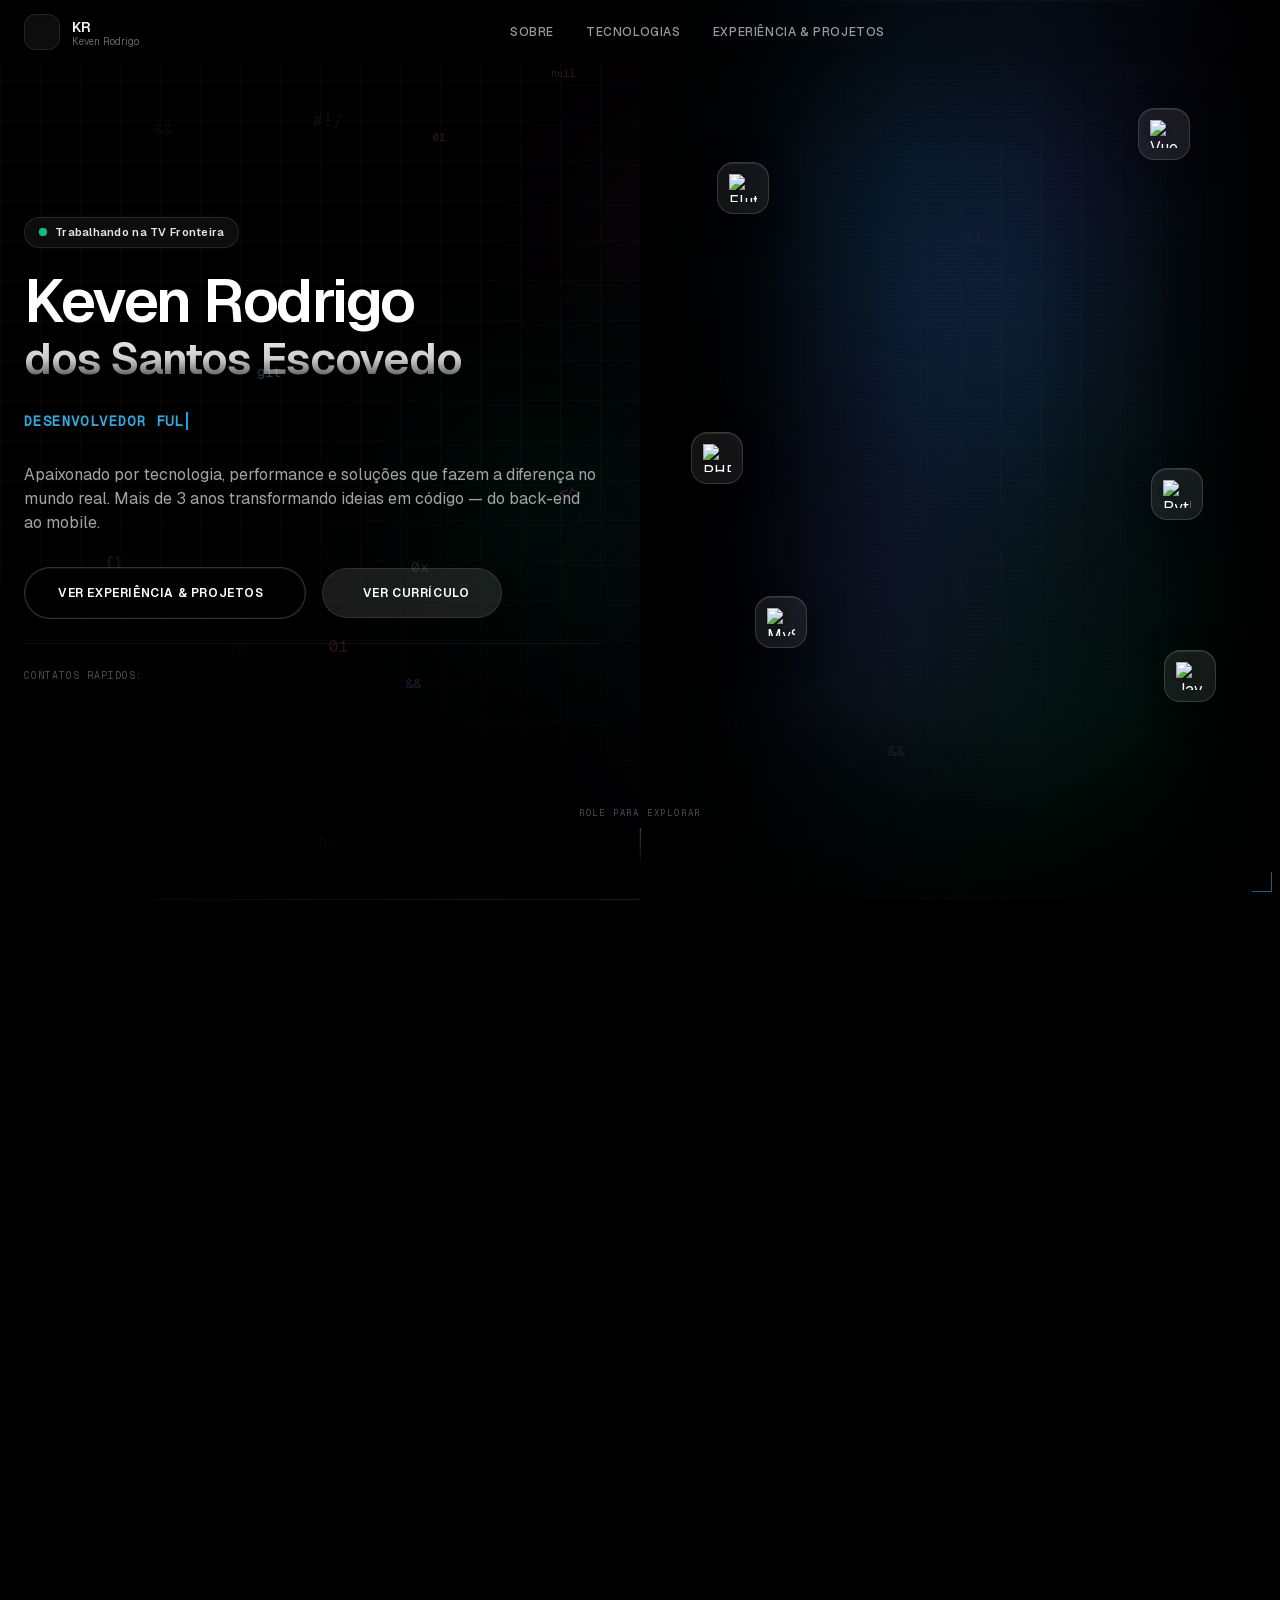
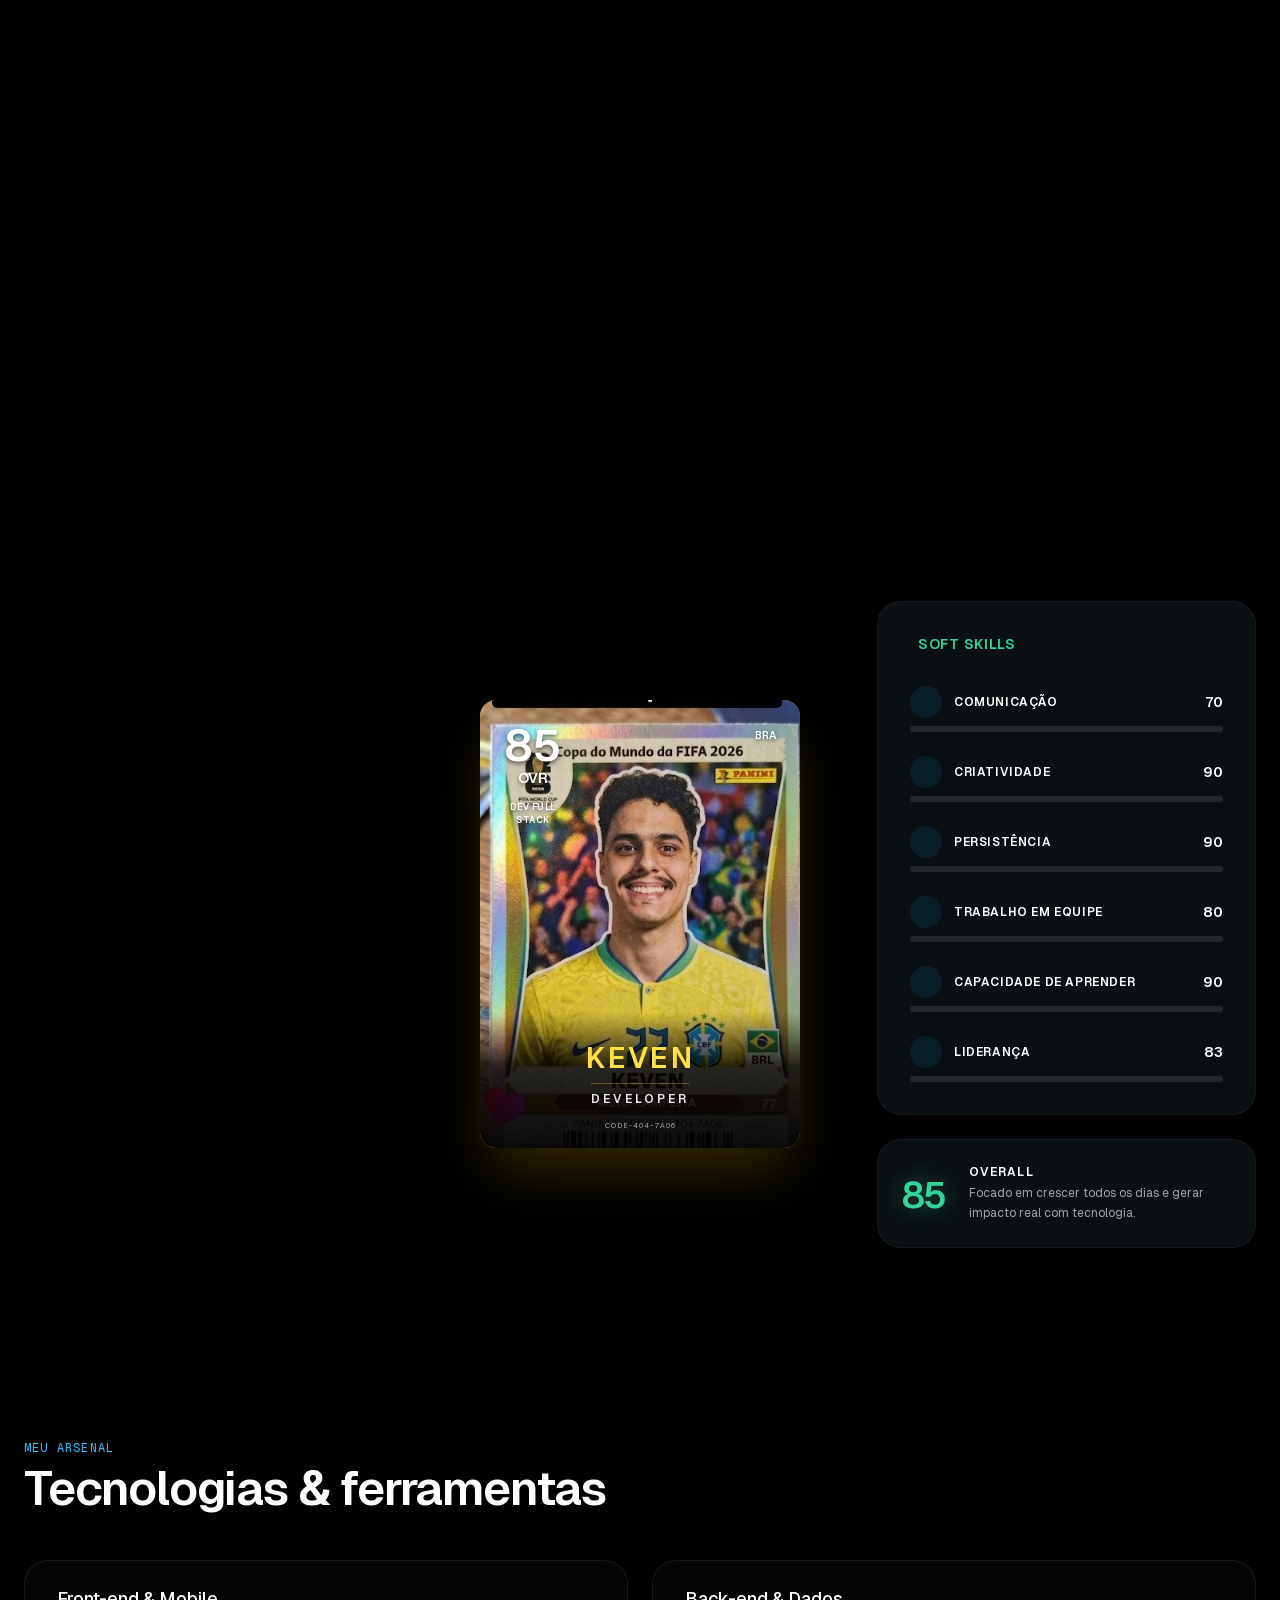
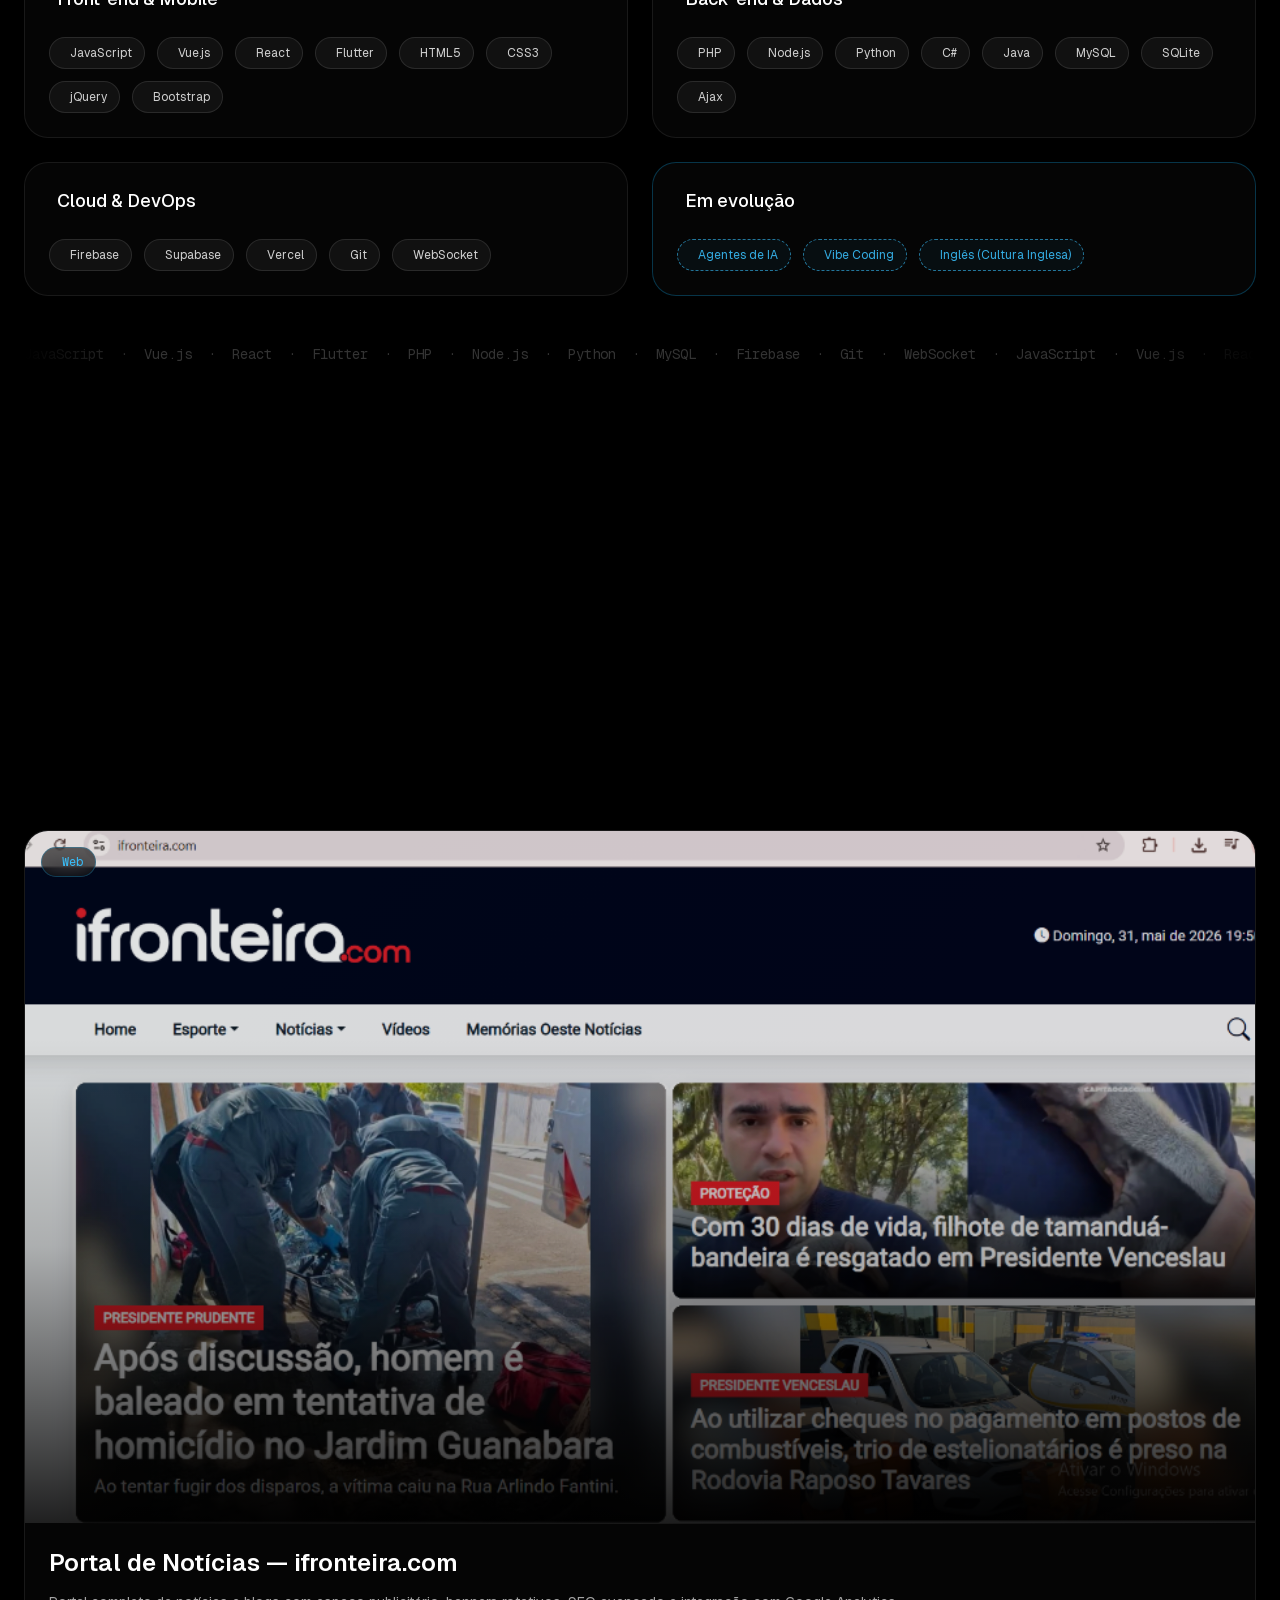
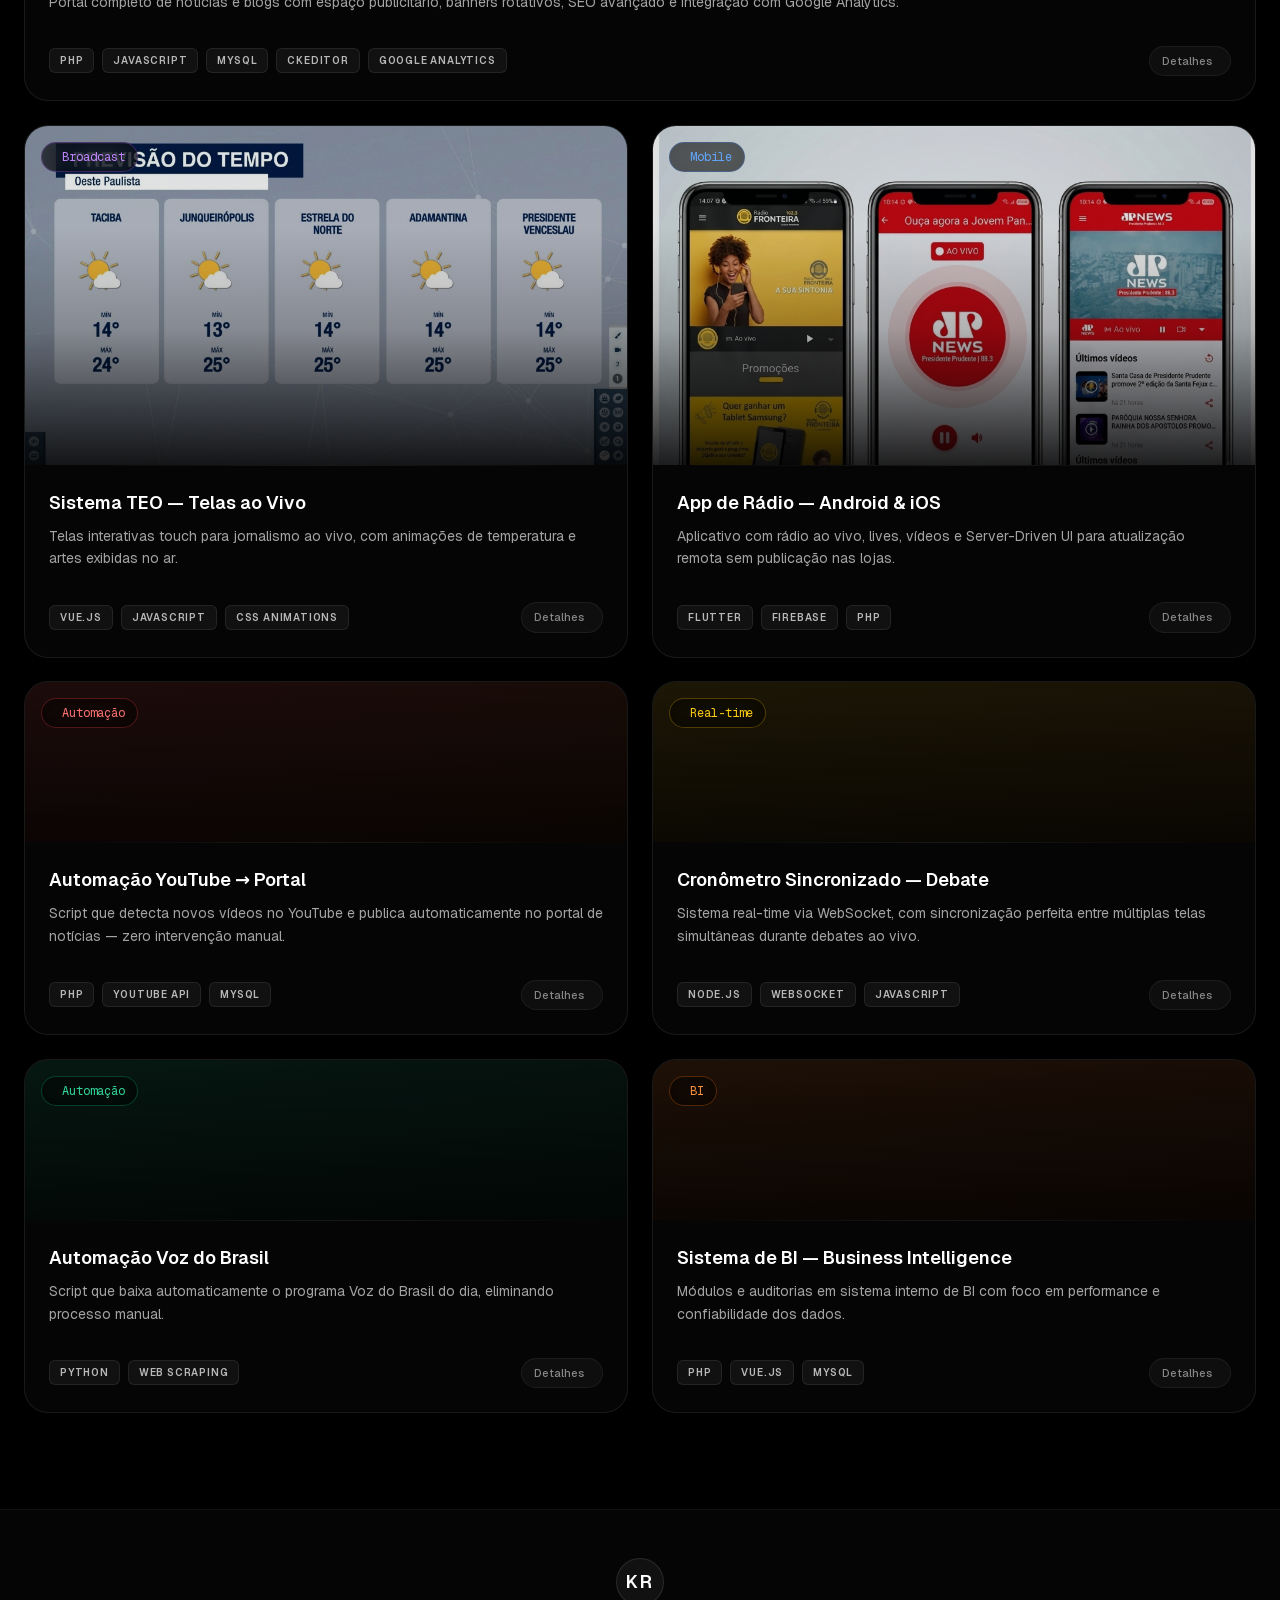
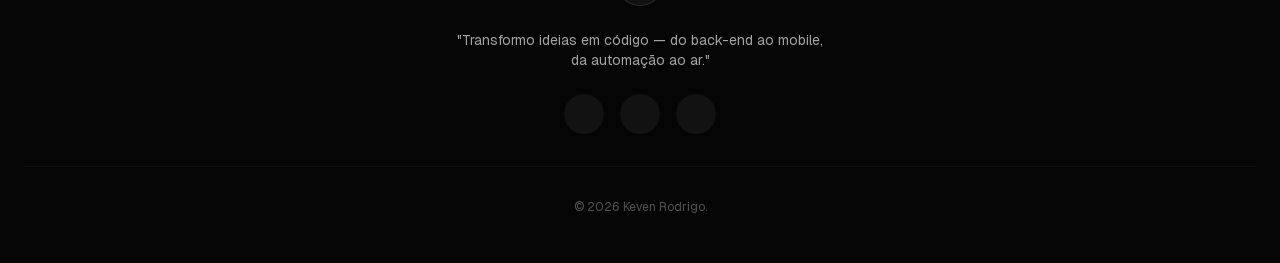
==== commit 8fcfa711: "final" ====
--- a/index.html
+++ b/index.html
@@ -13,7 +13,7 @@
   <meta property="og:url" content="https://kevenrodrigo.dev" />
   
   <!-- Fonts -->
-  <link href="assets/css2_9f79da182bcf.css" rel="stylesheet"/>
+  <link href="assets/css/css2_9f79da182bcf.css" rel="stylesheet"/>
   
   <!-- Custom CSS + Blend Extras -->
   <style>
@@ -286,13 +286,13 @@
     }
   </style>
   <!-- Custom CSS -->
-  <link href="assets/custom.css" rel="stylesheet"/>
+  <link href="assets/css/custom.css" rel="stylesheet"/>
   
   <!-- Tailwind Play CDN (Local Copy) -->
-  <script src="assets/resource_3fa48481346f.es"></script>
+  <script src="assets/js/resource_3fa48481346f.es"></script>
   
-  <!-- Iconify Icon Player (Local Copy) -->
-  <script src="assets/iconify-icon_e19829e7f0e8.js"></script>
+  <!-- Iconify -->
+  <script src="assets/js/iconify-icon_e19829e7f0e8.js"></script>
 
   <!-- Tailwind Configuration -->
   <script>
@@ -1303,351 +1303,13 @@
         </a>
       </div>
       <div class="w-full h-px bg-white/5 my-2"></div>
-      <p class="text-xs text-neutral-600">© 2026 Keven Rodrigo. Desenvolvido com 💙 e Antigravity AI.</p>
+      <p class="text-xs text-neutral-600">© 2026 Keven Rodrigo.</p>
     </div>
   </footer>
 
   <!-- Interactive Scripts -->
-  <script>
-    // 1. Mobile Menu Toggle
-    function toggleMobileMenu() {
-      const menu = document.getElementById('mobile-menu');
-      const icon = document.getElementById('hamburger-icon');
-      
-      menu.classList.toggle('hidden');
-      menu.classList.toggle('flex');
-      
-      // Toggle Hamburger to Close icon
-      if (menu.classList.contains('flex')) {
-        icon.setAttribute('icon', 'solar:close-square-linear');
-      } else {
-        icon.setAttribute('icon', 'solar:hamburger-menu-linear');
-      }
-    }
-
-    // 2 & 4. Centralized Scroll Listener with requestAnimationFrame for Performance
-    let isScrolling = false;
-    const navbar = document.getElementById('navbar');
-    const scrollProgress = document.getElementById('scroll-progress');
-    const videoWrapper = document.getElementById('video-parallax-wrapper');
-    
-    if (videoWrapper) videoWrapper.style.willChange = 'transform';
-    
-    window.addEventListener('scroll', () => {
-      if (!isScrolling) {
-        window.requestAnimationFrame(() => {
-          const winScroll = document.body.scrollTop || document.documentElement.scrollTop;
-          const height = document.documentElement.scrollHeight - window.innerHeight;
-          
-          if (scrollProgress) {
-            const scrolledPercent = height > 0 ? (winScroll / height) * 100 : 0;
-            scrollProgress.style.width = scrolledPercent + '%';
-          }
-
-          if (navbar) {
-            if (winScroll > 30) {
-              navbar.style.background = 'rgba(0, 0, 0, 0.75)';
-              navbar.style.borderBottom = '1px solid rgba(255,255,255,0.05)';
-            } else {
-              navbar.style.background = 'rgba(0, 0, 0, 0)';
-              navbar.style.borderBottom = 'none';
-            }
-          }
-          
-          if (videoWrapper && window.innerWidth >= 768) {
-            videoWrapper.style.transform = `translateY(${winScroll * 0.25}px)`;
-          } else if (videoWrapper) {
-            videoWrapper.style.transform = 'none';
-          }
-
-          isScrolling = false;
-        });
-        isScrolling = true;
-      }
-    });
-
-    // 3. Typewriter Effect
-    const phrases = [
-      "Desenvolvedor Full Stack & Mobile",
-      "Analista de Sistemas",
-      "Vibe Coding"
-    ];
-    let phraseIndex = 0;
-    let charIndex = 0;
-    let isDeleting = false;
-    const typewriterEl = document.getElementById('typewriter-text');
-    let typingSpeed = 80;
-
-    function handleTypewriter() {
-      const currentPhrase = phrases[phraseIndex];
-      
-      if (!isDeleting) {
-        // Typing characters
-        typewriterEl.textContent = currentPhrase.substring(0, charIndex + 1);
-        charIndex++;
-        typingSpeed = 85;
-
-        // If the phrase is complete
-        if (charIndex === currentPhrase.length) {
-          isDeleting = true;
-          typingSpeed = 2000; // Pause at the end of the phrase
-        }
-      } else {
-        // Deleting characters
-        typewriterEl.textContent = currentPhrase.substring(0, charIndex - 1);
-        charIndex--;
-        typingSpeed = 40;
-
-        // If fully deleted
-        if (charIndex === 0) {
-          isDeleting = false;
-          phraseIndex = (phraseIndex + 1) % phrases.length;
-          typingSpeed = 300; // Pause before typing the next phrase
-        }
-      }
-      
-      setTimeout(handleTypewriter, typingSpeed);
-    }
-
-    // Start Typewriter loop on load
-    document.addEventListener("DOMContentLoaded", () => {
-      setTimeout(handleTypewriter, 1000);
-    });
-
-    // Parallax logic moved to centralized scroll listener above
-
-    // 5. Floating code particles on canvas
-    (function() {
-      const canvas = document.getElementById('particles-canvas');
-      const ctx = canvas.getContext('2d');
-      const symbols = ['01','{}','</>','fn()','&&','||','=>','[]','const','null','0x','#!/','if()','//','/*','git','npm','API','SQL','AI'];
-      let W, H, particles = [];
-
-      function resize() {
-        W = canvas.width  = canvas.offsetWidth;
-        H = canvas.height = canvas.offsetHeight;
-      }
-      window.addEventListener('resize', resize);
-      resize();
-
-      function spawn() {
-        const side = Math.random() > 0.5 ? 'left' : 'right';
-        return {
-          x: side === 'left' ? Math.random() * W * 0.45 : W * 0.55 + Math.random() * W * 0.45,
-          y: H + 20,
-          text: symbols[Math.floor(Math.random() * symbols.length)],
-          speed: 0.4 + Math.random() * 0.6,
-          opacity: 0,
-          targetOpacity: 0.15 + Math.random() * 0.25,
-          fontSize: 10 + Math.floor(Math.random() * 8),
-          drift: (Math.random() - 0.5) * 0.3,
-          hue: [195, 263, 160, 320][Math.floor(Math.random()*4)]
-        };
-      }
-
-      for (let i = 0; i < 22; i++) {
-        const p = spawn();
-        p.y = Math.random() * H;
-        p.opacity = p.targetOpacity * Math.random();
-        particles.push(p);
-      }
-
-      function draw() {
-        if (window.scrollY > window.innerHeight * 1.2) {
-          // Pause rendering when hero is completely out of view
-          requestAnimationFrame(draw);
-          return;
-        }
-        ctx.clearRect(0, 0, W, H);
-        particles.forEach((p, i) => {
-          p.y -= p.speed;
-          p.x += p.drift;
-          if (p.y < 0 - p.fontSize * 2) {
-            particles[i] = spawn();
-            return;
-          }
-          const fade = Math.min(1, (H - p.y) / (H * 0.15));
-          ctx.save();
-          ctx.globalAlpha = p.opacity * fade;
-          ctx.font = `${p.fontSize}px 'Geist Mono', monospace`;
-          ctx.fillStyle = `hsl(${p.hue}, 80%, 70%)`;
-          ctx.fillText(p.text, p.x, p.y);
-          ctx.restore();
-        });
-        if (particles.length < 22 && Math.random() < 0.02) particles.push(spawn());
-        requestAnimationFrame(draw);
-      }
-      draw();
-    })();
-
-    // 6. Intersection Observer for AOS Animations and Counter Up
-    document.addEventListener("DOMContentLoaded", () => {
-      const observerOptions = {
-        threshold: 0.1,
-        rootMargin: "0px 0px -50px 0px"
-      };
-
-      const observer = new IntersectionObserver((entries) => {
-        entries.forEach(entry => {
-          if (entry.isIntersecting) {
-            // Apply delay if exists
-            const delay = entry.target.getAttribute('data-delay');
-            if (delay) {
-              entry.target.style.animationDelay = delay + 'ms';
-            }
-            
-            // Handle fade/scale animations
-            const animType = entry.target.getAttribute('data-aos');
-            if (animType === 'scale-up') {
-              entry.target.style.opacity = '1';
-              entry.target.style.transform = 'scale(1)';
-              entry.target.style.transition = 'all 0.6s cubic-bezier(0.16, 1, 0.3, 1)';
-            } else if (animType) {
-              entry.target.classList.add('fade-in-up'); // Reusing existing class for simplicity
-            }
-
-            // Handle Counter Up
-            const counters = entry.target.querySelectorAll('.counter');
-            counters.forEach(counter => {
-              const target = +counter.getAttribute('data-target');
-              const duration = 1500; // ms
-              const step = target / (duration / 16); // 60fps
-              
-              let current = 0;
-              const updateCounter = () => {
-                current += step;
-                if (current < target) {
-                  counter.innerText = Math.ceil(current);
-                  requestAnimationFrame(updateCounter);
-                } else {
-                  counter.innerText = target;
-                }
-              };
-              updateCounter();
-              counter.classList.remove('counter'); // Prevent re-triggering
-            });
-
-            observer.unobserve(entry.target);
-          }
-        });
-      }, observerOptions);
-
-      // Initial setup for aos elements
-      document.querySelectorAll('[data-aos]').forEach(el => {
-        if (el.getAttribute('data-aos') === 'scale-up') {
-          el.style.opacity = '0';
-          el.style.transform = 'scale(0.9)';
-        } else {
-          el.style.opacity = '0';
-        }
-        observer.observe(el);
-      });
-
-      // 7. 3D Tilt Effect para a Seção 2
-      document.querySelectorAll('#sobre .glass-panel').forEach(card => {
-        card.addEventListener('mousemove', e => {
-          const rect = card.getBoundingClientRect();
-          const x = e.clientX - rect.left;
-          const y = e.clientY - rect.top;
-          const centerX = rect.width / 2;
-          const centerY = rect.height / 2;
-          // Efeito mais suave
-          const rotateX = ((y - centerY) / centerY) * -6;
-          const rotateY = ((x - centerX) / centerX) * 6;
-          
-          card.style.transform = `perspective(1000px) rotateX(${rotateX}deg) rotateY(${rotateY}deg) scale3d(1.02, 1.02, 1.02)`;
-          card.style.transition = 'transform 0.1s ease-out';
-          card.style.zIndex = '20';
-        });
-
-        card.addEventListener('mouseleave', () => {
-          card.style.transform = 'perspective(1000px) rotateX(0) rotateY(0) scale3d(1, 1, 1)';
-          card.style.transition = 'transform 0.6s cubic-bezier(0.16, 1, 0.3, 1)';
-          card.style.zIndex = '1';
-        });
-      });
-    });
-
-    // Accordion Toggle (legacy, kept for compatibility)
-    function toggleAccordion(element) {
-      const isCurrentlyActive = element.classList.contains('active');
-      document.querySelectorAll('.accordion-item').forEach(item => {
-        item.classList.remove('active');
-      });
-      if (!isCurrentlyActive) {
-        element.classList.add('active');
-      }
-    }
-
-    // Card Details Toggle (new unified section)
-    function toggleCardDetails(event, detailsId, btn) {
-      if (event) {
-        event.stopPropagation();
-      }
-      const details = document.getElementById(detailsId);
-      if (!details) return;
-      
-      const isOpen = details.classList.contains('open');
-      
-      // Close all other open details
-      document.querySelectorAll('.card-details.open').forEach(d => {
-        if (d.id !== detailsId) {
-          d.classList.remove('open');
-          // Reset the button of that card
-          const parentCard = d.closest('.showcase-card');
-          if (parentCard) {
-            const otherBtn = parentCard.querySelector('.card-expand-btn');
-            if (otherBtn) otherBtn.classList.remove('expanded');
-          }
-        }
-      });
-      
-      if (isOpen) {
-        details.classList.remove('open');
-        btn.classList.remove('expanded');
-      } else {
-        details.classList.add('open');
-        btn.classList.add('expanded');
-      }
-    }
-
-    // Contact Form Fake Submit
-    function submitForm(event) {
-      event.preventDefault();
-      const btn = document.getElementById('submit-btn');
-      const msg = document.getElementById('success-msg');
-      btn.innerHTML = '<iconify-icon icon="lucide:loader-2" class="animate-spin"></iconify-icon> Enviando...';
-      btn.disabled = true;
-      
-      setTimeout(() => {
-        btn.innerHTML = 'Enviado!';
-        btn.classList.add('bg-emerald-500', 'text-white');
-        btn.classList.remove('bg-white', 'text-black');
-        msg.classList.remove('hidden');
-        msg.classList.remove('opacity-0');
-        msg.classList.add('opacity-100');
-        document.getElementById('contact-form').reset();
-      }, 1500);
-    }
-    
-    // Animate Soft Skills Progress Bars
-    document.addEventListener('DOMContentLoaded', () => {
-      const progressBars = document.querySelectorAll('.progress-bar-fill');
-      const progressObserver = new IntersectionObserver((entries) => {
-        entries.forEach(entry => {
-          if (entry.isIntersecting) {
-            entry.target.style.width = entry.target.style.getPropertyValue('--target-width');
-          }
-        });
-      }, { threshold: 0.5 });
-      
-      progressBars.forEach(bar => {
-        bar.style.width = '0%';
-        bar.style.transition = 'width 1.5s cubic-bezier(0.22, 1, 0.36, 1) 0.5s';
-        progressObserver.observe(bar);
-      });
-    });
-  </script>
+  <script src="assets/js/main.js"></script>
   <script src="https://cdnjs.cloudflare.com/ajax/libs/vanilla-tilt/1.8.0/vanilla-tilt.min.js"></script>
 </body>
 </html>
+
--- a/assets/css/css2_9f79da182bcf.css
+++ b/assets/css/css2_9f79da182bcf.css
@@ -0,0 +1,585 @@
+/* cyrillic */
+@font-face {
+  font-family: 'Geist';
+  font-style: normal;
+  font-weight: 100;
+  font-display: swap;
+  src: url("../fonts/gyByhwUxId8gMEwYGFWNOITddY4_8e42e564c939.woff2") format('woff2');
+  unicode-range: U+0301, U+0400-045F, U+0490-0491, U+04B0-04B1, U+2116;
+}
+/* latin-ext */
+@font-face {
+  font-family: 'Geist';
+  font-style: normal;
+  font-weight: 100;
+  font-display: swap;
+  src: url("../fonts/gyByhwUxId8gMEwSGFWNOITddY4_bd9fc9d85a99.woff2") format('woff2');
+  unicode-range: U+0100-02BA, U+02BD-02C5, U+02C7-02CC, U+02CE-02D7, U+02DD-02FF, U+0304, U+0308, U+0329, U+1D00-1DBF, U+1E00-1E9F, U+1EF2-1EFF, U+2020, U+20A0-20AB, U+20AD-20C0, U+2113, U+2C60-2C7F, U+A720-A7FF;
+}
+/* latin */
+@font-face {
+  font-family: 'Geist';
+  font-style: normal;
+  font-weight: 100;
+  font-display: swap;
+  src: url("../fonts/gyByhwUxId8gMEwcGFWNOITd_79e7a99c0e70.woff2") format('woff2');
+  unicode-range: U+0000-00FF, U+0131, U+0152-0153, U+02BB-02BC, U+02C6, U+02DA, U+02DC, U+0304, U+0308, U+0329, U+2000-206F, U+20AC, U+2122, U+2191, U+2193, U+2212, U+2215, U+FEFF, U+FFFD;
+}
+/* cyrillic */
+@font-face {
+  font-family: 'Geist';
+  font-style: normal;
+  font-weight: 200;
+  font-display: swap;
+  src: url("../fonts/gyByhwUxId8gMEwYGFWNOITddY4_8e42e564c939.woff2") format('woff2');
+  unicode-range: U+0301, U+0400-045F, U+0490-0491, U+04B0-04B1, U+2116;
+}
+/* latin-ext */
+@font-face {
+  font-family: 'Geist';
+  font-style: normal;
+  font-weight: 200;
+  font-display: swap;
+  src: url("../fonts/gyByhwUxId8gMEwSGFWNOITddY4_bd9fc9d85a99.woff2") format('woff2');
+  unicode-range: U+0100-02BA, U+02BD-02C5, U+02C7-02CC, U+02CE-02D7, U+02DD-02FF, U+0304, U+0308, U+0329, U+1D00-1DBF, U+1E00-1E9F, U+1EF2-1EFF, U+2020, U+20A0-20AB, U+20AD-20C0, U+2113, U+2C60-2C7F, U+A720-A7FF;
+}
+/* latin */
+@font-face {
+  font-family: 'Geist';
+  font-style: normal;
+  font-weight: 200;
+  font-display: swap;
+  src: url("../fonts/gyByhwUxId8gMEwcGFWNOITd_79e7a99c0e70.woff2") format('woff2');
+  unicode-range: U+0000-00FF, U+0131, U+0152-0153, U+02BB-02BC, U+02C6, U+02DA, U+02DC, U+0304, U+0308, U+0329, U+2000-206F, U+20AC, U+2122, U+2191, U+2193, U+2212, U+2215, U+FEFF, U+FFFD;
+}
+/* cyrillic */
+@font-face {
+  font-family: 'Geist';
+  font-style: normal;
+  font-weight: 300;
+  font-display: swap;
+  src: url("../fonts/gyByhwUxId8gMEwYGFWNOITddY4_8e42e564c939.woff2") format('woff2');
+  unicode-range: U+0301, U+0400-045F, U+0490-0491, U+04B0-04B1, U+2116;
+}
+/* latin-ext */
+@font-face {
+  font-family: 'Geist';
+  font-style: normal;
+  font-weight: 300;
+  font-display: swap;
+  src: url("../fonts/gyByhwUxId8gMEwSGFWNOITddY4_bd9fc9d85a99.woff2") format('woff2');
+  unicode-range: U+0100-02BA, U+02BD-02C5, U+02C7-02CC, U+02CE-02D7, U+02DD-02FF, U+0304, U+0308, U+0329, U+1D00-1DBF, U+1E00-1E9F, U+1EF2-1EFF, U+2020, U+20A0-20AB, U+20AD-20C0, U+2113, U+2C60-2C7F, U+A720-A7FF;
+}
+/* latin */
+@font-face {
+  font-family: 'Geist';
+  font-style: normal;
+  font-weight: 300;
+  font-display: swap;
+  src: url("../fonts/gyByhwUxId8gMEwcGFWNOITd_79e7a99c0e70.woff2") format('woff2');
+  unicode-range: U+0000-00FF, U+0131, U+0152-0153, U+02BB-02BC, U+02C6, U+02DA, U+02DC, U+0304, U+0308, U+0329, U+2000-206F, U+20AC, U+2122, U+2191, U+2193, U+2212, U+2215, U+FEFF, U+FFFD;
+}
+/* cyrillic */
+@font-face {
+  font-family: 'Geist';
+  font-style: normal;
+  font-weight: 400;
+  font-display: swap;
+  src: url("../fonts/gyByhwUxId8gMEwYGFWNOITddY4_8e42e564c939.woff2") format('woff2');
+  unicode-range: U+0301, U+0400-045F, U+0490-0491, U+04B0-04B1, U+2116;
+}
+/* latin-ext */
+@font-face {
+  font-family: 'Geist';
+  font-style: normal;
+  font-weight: 400;
+  font-display: swap;
+  src: url("../fonts/gyByhwUxId8gMEwSGFWNOITddY4_bd9fc9d85a99.woff2") format('woff2');
+  unicode-range: U+0100-02BA, U+02BD-02C5, U+02C7-02CC, U+02CE-02D7, U+02DD-02FF, U+0304, U+0308, U+0329, U+1D00-1DBF, U+1E00-1E9F, U+1EF2-1EFF, U+2020, U+20A0-20AB, U+20AD-20C0, U+2113, U+2C60-2C7F, U+A720-A7FF;
+}
+/* latin */
+@font-face {
+  font-family: 'Geist';
+  font-style: normal;
+  font-weight: 400;
+  font-display: swap;
+  src: url("../fonts/gyByhwUxId8gMEwcGFWNOITd_79e7a99c0e70.woff2") format('woff2');
+  unicode-range: U+0000-00FF, U+0131, U+0152-0153, U+02BB-02BC, U+02C6, U+02DA, U+02DC, U+0304, U+0308, U+0329, U+2000-206F, U+20AC, U+2122, U+2191, U+2193, U+2212, U+2215, U+FEFF, U+FFFD;
+}
+/* cyrillic */
+@font-face {
+  font-family: 'Geist';
+  font-style: normal;
+  font-weight: 500;
+  font-display: swap;
+  src: url("../fonts/gyByhwUxId8gMEwYGFWNOITddY4_8e42e564c939.woff2") format('woff2');
+  unicode-range: U+0301, U+0400-045F, U+0490-0491, U+04B0-04B1, U+2116;
+}
+/* latin-ext */
+@font-face {
+  font-family: 'Geist';
+  font-style: normal;
+  font-weight: 500;
+  font-display: swap;
+  src: url("../fonts/gyByhwUxId8gMEwSGFWNOITddY4_bd9fc9d85a99.woff2") format('woff2');
+  unicode-range: U+0100-02BA, U+02BD-02C5, U+02C7-02CC, U+02CE-02D7, U+02DD-02FF, U+0304, U+0308, U+0329, U+1D00-1DBF, U+1E00-1E9F, U+1EF2-1EFF, U+2020, U+20A0-20AB, U+20AD-20C0, U+2113, U+2C60-2C7F, U+A720-A7FF;
+}
+/* latin */
+@font-face {
+  font-family: 'Geist';
+  font-style: normal;
+  font-weight: 500;
+  font-display: swap;
+  src: url("../fonts/gyByhwUxId8gMEwcGFWNOITd_79e7a99c0e70.woff2") format('woff2');
+  unicode-range: U+0000-00FF, U+0131, U+0152-0153, U+02BB-02BC, U+02C6, U+02DA, U+02DC, U+0304, U+0308, U+0329, U+2000-206F, U+20AC, U+2122, U+2191, U+2193, U+2212, U+2215, U+FEFF, U+FFFD;
+}
+/* cyrillic */
+@font-face {
+  font-family: 'Geist';
+  font-style: normal;
+  font-weight: 600;
+  font-display: swap;
+  src: url("../fonts/gyByhwUxId8gMEwYGFWNOITddY4_8e42e564c939.woff2") format('woff2');
+  unicode-range: U+0301, U+0400-045F, U+0490-0491, U+04B0-04B1, U+2116;
+}
+/* latin-ext */
+@font-face {
+  font-family: 'Geist';
+  font-style: normal;
+  font-weight: 600;
+  font-display: swap;
+  src: url("../fonts/gyByhwUxId8gMEwSGFWNOITddY4_bd9fc9d85a99.woff2") format('woff2');
+  unicode-range: U+0100-02BA, U+02BD-02C5, U+02C7-02CC, U+02CE-02D7, U+02DD-02FF, U+0304, U+0308, U+0329, U+1D00-1DBF, U+1E00-1E9F, U+1EF2-1EFF, U+2020, U+20A0-20AB, U+20AD-20C0, U+2113, U+2C60-2C7F, U+A720-A7FF;
+}
+/* latin */
+@font-face {
+  font-family: 'Geist';
+  font-style: normal;
+  font-weight: 600;
+  font-display: swap;
+  src: url("../fonts/gyByhwUxId8gMEwcGFWNOITd_79e7a99c0e70.woff2") format('woff2');
+  unicode-range: U+0000-00FF, U+0131, U+0152-0153, U+02BB-02BC, U+02C6, U+02DA, U+02DC, U+0304, U+0308, U+0329, U+2000-206F, U+20AC, U+2122, U+2191, U+2193, U+2212, U+2215, U+FEFF, U+FFFD;
+}
+/* cyrillic */
+@font-face {
+  font-family: 'Geist Mono';
+  font-style: normal;
+  font-weight: 100;
+  font-display: swap;
+  src: url("../fonts/or3nQ6H-1_WfwkMZI_qYFrMdmhHkjk_c9e698a72116.woff2") format('woff2');
+  unicode-range: U+0301, U+0400-045F, U+0490-0491, U+04B0-04B1, U+2116;
+}
+/* latin-ext */
+@font-face {
+  font-family: 'Geist Mono';
+  font-style: normal;
+  font-weight: 100;
+  font-display: swap;
+  src: url("../fonts/or3nQ6H-1_WfwkMZI_qYFrkdmhHkjk_13dcb908cc0b.woff2") format('woff2');
+  unicode-range: U+0100-02BA, U+02BD-02C5, U+02C7-02CC, U+02CE-02D7, U+02DD-02FF, U+0304, U+0308, U+0329, U+1D00-1DBF, U+1E00-1E9F, U+1EF2-1EFF, U+2020, U+20A0-20AB, U+20AD-20C0, U+2113, U+2C60-2C7F, U+A720-A7FF;
+}
+/* latin */
+@font-face {
+  font-family: 'Geist Mono';
+  font-style: normal;
+  font-weight: 100;
+  font-display: swap;
+  src: url("../fonts/or3nQ6H-1_WfwkMZI_qYFrcdmhHkjk_ce9182594bfb.woff2") format('woff2');
+  unicode-range: U+0000-00FF, U+0131, U+0152-0153, U+02BB-02BC, U+02C6, U+02DA, U+02DC, U+0304, U+0308, U+0329, U+2000-206F, U+20AC, U+2122, U+2191, U+2193, U+2212, U+2215, U+FEFF, U+FFFD;
+}
+/* cyrillic */
+@font-face {
+  font-family: 'Geist Mono';
+  font-style: normal;
+  font-weight: 200;
+  font-display: swap;
+  src: url("../fonts/or3nQ6H-1_WfwkMZI_qYFrMdmhHkjk_c9e698a72116.woff2") format('woff2');
+  unicode-range: U+0301, U+0400-045F, U+0490-0491, U+04B0-04B1, U+2116;
+}
+/* latin-ext */
+@font-face {
+  font-family: 'Geist Mono';
+  font-style: normal;
+  font-weight: 200;
+  font-display: swap;
+  src: url("../fonts/or3nQ6H-1_WfwkMZI_qYFrkdmhHkjk_13dcb908cc0b.woff2") format('woff2');
+  unicode-range: U+0100-02BA, U+02BD-02C5, U+02C7-02CC, U+02CE-02D7, U+02DD-02FF, U+0304, U+0308, U+0329, U+1D00-1DBF, U+1E00-1E9F, U+1EF2-1EFF, U+2020, U+20A0-20AB, U+20AD-20C0, U+2113, U+2C60-2C7F, U+A720-A7FF;
+}
+/* latin */
+@font-face {
+  font-family: 'Geist Mono';
+  font-style: normal;
+  font-weight: 200;
+  font-display: swap;
+  src: url("../fonts/or3nQ6H-1_WfwkMZI_qYFrcdmhHkjk_ce9182594bfb.woff2") format('woff2');
+  unicode-range: U+0000-00FF, U+0131, U+0152-0153, U+02BB-02BC, U+02C6, U+02DA, U+02DC, U+0304, U+0308, U+0329, U+2000-206F, U+20AC, U+2122, U+2191, U+2193, U+2212, U+2215, U+FEFF, U+FFFD;
+}
+/* cyrillic */
+@font-face {
+  font-family: 'Geist Mono';
+  font-style: normal;
+  font-weight: 300;
+  font-display: swap;
+  src: url("../fonts/or3nQ6H-1_WfwkMZI_qYFrMdmhHkjk_c9e698a72116.woff2") format('woff2');
+  unicode-range: U+0301, U+0400-045F, U+0490-0491, U+04B0-04B1, U+2116;
+}
+/* latin-ext */
+@font-face {
+  font-family: 'Geist Mono';
+  font-style: normal;
+  font-weight: 300;
+  font-display: swap;
+  src: url("../fonts/or3nQ6H-1_WfwkMZI_qYFrkdmhHkjk_13dcb908cc0b.woff2") format('woff2');
+  unicode-range: U+0100-02BA, U+02BD-02C5, U+02C7-02CC, U+02CE-02D7, U+02DD-02FF, U+0304, U+0308, U+0329, U+1D00-1DBF, U+1E00-1E9F, U+1EF2-1EFF, U+2020, U+20A0-20AB, U+20AD-20C0, U+2113, U+2C60-2C7F, U+A720-A7FF;
+}
+/* latin */
+@font-face {
+  font-family: 'Geist Mono';
+  font-style: normal;
+  font-weight: 300;
+  font-display: swap;
+  src: url("../fonts/or3nQ6H-1_WfwkMZI_qYFrcdmhHkjk_ce9182594bfb.woff2") format('woff2');
+  unicode-range: U+0000-00FF, U+0131, U+0152-0153, U+02BB-02BC, U+02C6, U+02DA, U+02DC, U+0304, U+0308, U+0329, U+2000-206F, U+20AC, U+2122, U+2191, U+2193, U+2212, U+2215, U+FEFF, U+FFFD;
+}
+/* cyrillic */
+@font-face {
+  font-family: 'Geist Mono';
+  font-style: normal;
+  font-weight: 400;
+  font-display: swap;
+  src: url("../fonts/or3nQ6H-1_WfwkMZI_qYFrMdmhHkjk_c9e698a72116.woff2") format('woff2');
+  unicode-range: U+0301, U+0400-045F, U+0490-0491, U+04B0-04B1, U+2116;
+}
+/* latin-ext */
+@font-face {
+  font-family: 'Geist Mono';
+  font-style: normal;
+  font-weight: 400;
+  font-display: swap;
+  src: url("../fonts/or3nQ6H-1_WfwkMZI_qYFrkdmhHkjk_13dcb908cc0b.woff2") format('woff2');
+  unicode-range: U+0100-02BA, U+02BD-02C5, U+02C7-02CC, U+02CE-02D7, U+02DD-02FF, U+0304, U+0308, U+0329, U+1D00-1DBF, U+1E00-1E9F, U+1EF2-1EFF, U+2020, U+20A0-20AB, U+20AD-20C0, U+2113, U+2C60-2C7F, U+A720-A7FF;
+}
+/* latin */
+@font-face {
+  font-family: 'Geist Mono';
+  font-style: normal;
+  font-weight: 400;
+  font-display: swap;
+  src: url("../fonts/or3nQ6H-1_WfwkMZI_qYFrcdmhHkjk_ce9182594bfb.woff2") format('woff2');
+  unicode-range: U+0000-00FF, U+0131, U+0152-0153, U+02BB-02BC, U+02C6, U+02DA, U+02DC, U+0304, U+0308, U+0329, U+2000-206F, U+20AC, U+2122, U+2191, U+2193, U+2212, U+2215, U+FEFF, U+FFFD;
+}
+/* cyrillic-ext */
+@font-face {
+  font-family: 'Inter';
+  font-style: normal;
+  font-weight: 200;
+  font-display: swap;
+  src: url("../fonts/UcC73FwrK3iLTeHuS_nVMrMxCp50Sj_7249155f7a06.woff2") format('woff2');
+  unicode-range: U+0460-052F, U+1C80-1C8A, U+20B4, U+2DE0-2DFF, U+A640-A69F, U+FE2E-FE2F;
+}
+/* cyrillic */
+@font-face {
+  font-family: 'Inter';
+  font-style: normal;
+  font-weight: 200;
+  font-display: swap;
+  src: url("../fonts/UcC73FwrK3iLTeHuS_nVMrMxCp50Sj_e34c5f1bf15e.woff2") format('woff2');
+  unicode-range: U+0301, U+0400-045F, U+0490-0491, U+04B0-04B1, U+2116;
+}
+/* greek-ext */
+@font-face {
+  font-family: 'Inter';
+  font-style: normal;
+  font-weight: 200;
+  font-display: swap;
+  src: url("../fonts/UcC73FwrK3iLTeHuS_nVMrMxCp50Sj_6e1a6b2b96f4.woff2") format('woff2');
+  unicode-range: U+1F00-1FFF;
+}
+/* greek */
+@font-face {
+  font-family: 'Inter';
+  font-style: normal;
+  font-weight: 200;
+  font-display: swap;
+  src: url("../fonts/UcC73FwrK3iLTeHuS_nVMrMxCp50Sj_656bbed6cec3.woff2") format('woff2');
+  unicode-range: U+0370-0377, U+037A-037F, U+0384-038A, U+038C, U+038E-03A1, U+03A3-03FF;
+}
+/* vietnamese */
+@font-face {
+  font-family: 'Inter';
+  font-style: normal;
+  font-weight: 200;
+  font-display: swap;
+  src: url("../fonts/UcC73FwrK3iLTeHuS_nVMrMxCp50Sj_fc83e07548c4.woff2") format('woff2');
+  unicode-range: U+0102-0103, U+0110-0111, U+0128-0129, U+0168-0169, U+01A0-01A1, U+01AF-01B0, U+0300-0301, U+0303-0304, U+0308-0309, U+0323, U+0329, U+1EA0-1EF9, U+20AB;
+}
+/* latin-ext */
+@font-face {
+  font-family: 'Inter';
+  font-style: normal;
+  font-weight: 200;
+  font-display: swap;
+  src: url("../fonts/UcC73FwrK3iLTeHuS_nVMrMxCp50Sj_749a308406a6.woff2") format('woff2');
+  unicode-range: U+0100-02BA, U+02BD-02C5, U+02C7-02CC, U+02CE-02D7, U+02DD-02FF, U+0304, U+0308, U+0329, U+1D00-1DBF, U+1E00-1E9F, U+1EF2-1EFF, U+2020, U+20A0-20AB, U+20AD-20C0, U+2113, U+2C60-2C7F, U+A720-A7FF;
+}
+/* latin */
+@font-face {
+  font-family: 'Inter';
+  font-style: normal;
+  font-weight: 200;
+  font-display: swap;
+  src: url("../fonts/UcC73FwrK3iLTeHuS_nVMrMxCp50Sj_1ab1ad55902b.woff2") format('woff2');
+  unicode-range: U+0000-00FF, U+0131, U+0152-0153, U+02BB-02BC, U+02C6, U+02DA, U+02DC, U+0304, U+0308, U+0329, U+2000-206F, U+20AC, U+2122, U+2191, U+2193, U+2212, U+2215, U+FEFF, U+FFFD;
+}
+/* cyrillic-ext */
+@font-face {
+  font-family: 'Inter';
+  font-style: normal;
+  font-weight: 300;
+  font-display: swap;
+  src: url("../fonts/UcC73FwrK3iLTeHuS_nVMrMxCp50Sj_7249155f7a06.woff2") format('woff2');
+  unicode-range: U+0460-052F, U+1C80-1C8A, U+20B4, U+2DE0-2DFF, U+A640-A69F, U+FE2E-FE2F;
+}
+/* cyrillic */
+@font-face {
+  font-family: 'Inter';
+  font-style: normal;
+  font-weight: 300;
+  font-display: swap;
+  src: url("../fonts/UcC73FwrK3iLTeHuS_nVMrMxCp50Sj_e34c5f1bf15e.woff2") format('woff2');
+  unicode-range: U+0301, U+0400-045F, U+0490-0491, U+04B0-04B1, U+2116;
+}
+/* greek-ext */
+@font-face {
+  font-family: 'Inter';
+  font-style: normal;
+  font-weight: 300;
+  font-display: swap;
+  src: url("../fonts/UcC73FwrK3iLTeHuS_nVMrMxCp50Sj_6e1a6b2b96f4.woff2") format('woff2');
+  unicode-range: U+1F00-1FFF;
+}
+/* greek */
+@font-face {
+  font-family: 'Inter';
+  font-style: normal;
+  font-weight: 300;
+  font-display: swap;
+  src: url("../fonts/UcC73FwrK3iLTeHuS_nVMrMxCp50Sj_656bbed6cec3.woff2") format('woff2');
+  unicode-range: U+0370-0377, U+037A-037F, U+0384-038A, U+038C, U+038E-03A1, U+03A3-03FF;
+}
+/* vietnamese */
+@font-face {
+  font-family: 'Inter';
+  font-style: normal;
+  font-weight: 300;
+  font-display: swap;
+  src: url("../fonts/UcC73FwrK3iLTeHuS_nVMrMxCp50Sj_fc83e07548c4.woff2") format('woff2');
+  unicode-range: U+0102-0103, U+0110-0111, U+0128-0129, U+0168-0169, U+01A0-01A1, U+01AF-01B0, U+0300-0301, U+0303-0304, U+0308-0309, U+0323, U+0329, U+1EA0-1EF9, U+20AB;
+}
+/* latin-ext */
+@font-face {
+  font-family: 'Inter';
+  font-style: normal;
+  font-weight: 300;
+  font-display: swap;
+  src: url("../fonts/UcC73FwrK3iLTeHuS_nVMrMxCp50Sj_749a308406a6.woff2") format('woff2');
+  unicode-range: U+0100-02BA, U+02BD-02C5, U+02C7-02CC, U+02CE-02D7, U+02DD-02FF, U+0304, U+0308, U+0329, U+1D00-1DBF, U+1E00-1E9F, U+1EF2-1EFF, U+2020, U+20A0-20AB, U+20AD-20C0, U+2113, U+2C60-2C7F, U+A720-A7FF;
+}
+/* latin */
+@font-face {
+  font-family: 'Inter';
+  font-style: normal;
+  font-weight: 300;
+  font-display: swap;
+  src: url("../fonts/UcC73FwrK3iLTeHuS_nVMrMxCp50Sj_1ab1ad55902b.woff2") format('woff2');
+  unicode-range: U+0000-00FF, U+0131, U+0152-0153, U+02BB-02BC, U+02C6, U+02DA, U+02DC, U+0304, U+0308, U+0329, U+2000-206F, U+20AC, U+2122, U+2191, U+2193, U+2212, U+2215, U+FEFF, U+FFFD;
+}
+/* cyrillic-ext */
+@font-face {
+  font-family: 'Inter';
+  font-style: normal;
+  font-weight: 400;
+  font-display: swap;
+  src: url("../fonts/UcC73FwrK3iLTeHuS_nVMrMxCp50Sj_7249155f7a06.woff2") format('woff2');
+  unicode-range: U+0460-052F, U+1C80-1C8A, U+20B4, U+2DE0-2DFF, U+A640-A69F, U+FE2E-FE2F;
+}
+/* cyrillic */
+@font-face {
+  font-family: 'Inter';
+  font-style: normal;
+  font-weight: 400;
+  font-display: swap;
+  src: url("../fonts/UcC73FwrK3iLTeHuS_nVMrMxCp50Sj_e34c5f1bf15e.woff2") format('woff2');
+  unicode-range: U+0301, U+0400-045F, U+0490-0491, U+04B0-04B1, U+2116;
+}
+/* greek-ext */
+@font-face {
+  font-family: 'Inter';
+  font-style: normal;
+  font-weight: 400;
+  font-display: swap;
+  src: url("../fonts/UcC73FwrK3iLTeHuS_nVMrMxCp50Sj_6e1a6b2b96f4.woff2") format('woff2');
+  unicode-range: U+1F00-1FFF;
+}
+/* greek */
+@font-face {
+  font-family: 'Inter';
+  font-style: normal;
+  font-weight: 400;
+  font-display: swap;
+  src: url("../fonts/UcC73FwrK3iLTeHuS_nVMrMxCp50Sj_656bbed6cec3.woff2") format('woff2');
+  unicode-range: U+0370-0377, U+037A-037F, U+0384-038A, U+038C, U+038E-03A1, U+03A3-03FF;
+}
+/* vietnamese */
+@font-face {
+  font-family: 'Inter';
+  font-style: normal;
+  font-weight: 400;
+  font-display: swap;
+  src: url("../fonts/UcC73FwrK3iLTeHuS_nVMrMxCp50Sj_fc83e07548c4.woff2") format('woff2');
+  unicode-range: U+0102-0103, U+0110-0111, U+0128-0129, U+0168-0169, U+01A0-01A1, U+01AF-01B0, U+0300-0301, U+0303-0304, U+0308-0309, U+0323, U+0329, U+1EA0-1EF9, U+20AB;
+}
+/* latin-ext */
+@font-face {
+  font-family: 'Inter';
+  font-style: normal;
+  font-weight: 400;
+  font-display: swap;
+  src: url("../fonts/UcC73FwrK3iLTeHuS_nVMrMxCp50Sj_749a308406a6.woff2") format('woff2');
+  unicode-range: U+0100-02BA, U+02BD-02C5, U+02C7-02CC, U+02CE-02D7, U+02DD-02FF, U+0304, U+0308, U+0329, U+1D00-1DBF, U+1E00-1E9F, U+1EF2-1EFF, U+2020, U+20A0-20AB, U+20AD-20C0, U+2113, U+2C60-2C7F, U+A720-A7FF;
+}
+/* latin */
+@font-face {
+  font-family: 'Inter';
+  font-style: normal;
+  font-weight: 400;
+  font-display: swap;
+  src: url("../fonts/UcC73FwrK3iLTeHuS_nVMrMxCp50Sj_1ab1ad55902b.woff2") format('woff2');
+  unicode-range: U+0000-00FF, U+0131, U+0152-0153, U+02BB-02BC, U+02C6, U+02DA, U+02DC, U+0304, U+0308, U+0329, U+2000-206F, U+20AC, U+2122, U+2191, U+2193, U+2212, U+2215, U+FEFF, U+FFFD;
+}
+/* cyrillic-ext */
+@font-face {
+  font-family: 'Inter';
+  font-style: normal;
+  font-weight: 500;
+  font-display: swap;
+  src: url("../fonts/UcC73FwrK3iLTeHuS_nVMrMxCp50Sj_7249155f7a06.woff2") format('woff2');
+  unicode-range: U+0460-052F, U+1C80-1C8A, U+20B4, U+2DE0-2DFF, U+A640-A69F, U+FE2E-FE2F;
+}
+/* cyrillic */
+@font-face {
+  font-family: 'Inter';
+  font-style: normal;
+  font-weight: 500;
+  font-display: swap;
+  src: url("../fonts/UcC73FwrK3iLTeHuS_nVMrMxCp50Sj_e34c5f1bf15e.woff2") format('woff2');
+  unicode-range: U+0301, U+0400-045F, U+0490-0491, U+04B0-04B1, U+2116;
+}
+/* greek-ext */
+@font-face {
+  font-family: 'Inter';
+  font-style: normal;
+  font-weight: 500;
+  font-display: swap;
+  src: url("../fonts/UcC73FwrK3iLTeHuS_nVMrMxCp50Sj_6e1a6b2b96f4.woff2") format('woff2');
+  unicode-range: U+1F00-1FFF;
+}
+/* greek */
+@font-face {
+  font-family: 'Inter';
+  font-style: normal;
+  font-weight: 500;
+  font-display: swap;
+  src: url("../fonts/UcC73FwrK3iLTeHuS_nVMrMxCp50Sj_656bbed6cec3.woff2") format('woff2');
+  unicode-range: U+0370-0377, U+037A-037F, U+0384-038A, U+038C, U+038E-03A1, U+03A3-03FF;
+}
+/* vietnamese */
+@font-face {
+  font-family: 'Inter';
+  font-style: normal;
+  font-weight: 500;
+  font-display: swap;
+  src: url("../fonts/UcC73FwrK3iLTeHuS_nVMrMxCp50Sj_fc83e07548c4.woff2") format('woff2');
+  unicode-range: U+0102-0103, U+0110-0111, U+0128-0129, U+0168-0169, U+01A0-01A1, U+01AF-01B0, U+0300-0301, U+0303-0304, U+0308-0309, U+0323, U+0329, U+1EA0-1EF9, U+20AB;
+}
+/* latin-ext */
+@font-face {
+  font-family: 'Inter';
+  font-style: normal;
+  font-weight: 500;
+  font-display: swap;
+  src: url("../fonts/UcC73FwrK3iLTeHuS_nVMrMxCp50Sj_749a308406a6.woff2") format('woff2');
+  unicode-range: U+0100-02BA, U+02BD-02C5, U+02C7-02CC, U+02CE-02D7, U+02DD-02FF, U+0304, U+0308, U+0329, U+1D00-1DBF, U+1E00-1E9F, U+1EF2-1EFF, U+2020, U+20A0-20AB, U+20AD-20C0, U+2113, U+2C60-2C7F, U+A720-A7FF;
+}
+/* latin */
+@font-face {
+  font-family: 'Inter';
+  font-style: normal;
+  font-weight: 500;
+  font-display: swap;
+  src: url("../fonts/UcC73FwrK3iLTeHuS_nVMrMxCp50Sj_1ab1ad55902b.woff2") format('woff2');
+  unicode-range: U+0000-00FF, U+0131, U+0152-0153, U+02BB-02BC, U+02C6, U+02DA, U+02DC, U+0304, U+0308, U+0329, U+2000-206F, U+20AC, U+2122, U+2191, U+2193, U+2212, U+2215, U+FEFF, U+FFFD;
+}
+/* cyrillic-ext */
+@font-face {
+  font-family: 'Inter';
+  font-style: normal;
+  font-weight: 600;
+  font-display: swap;
+  src: url("../fonts/UcC73FwrK3iLTeHuS_nVMrMxCp50Sj_7249155f7a06.woff2") format('woff2');
+  unicode-range: U+0460-052F, U+1C80-1C8A, U+20B4, U+2DE0-2DFF, U+A640-A69F, U+FE2E-FE2F;
+}
+/* cyrillic */
+@font-face {
+  font-family: 'Inter';
+  font-style: normal;
+  font-weight: 600;
+  font-display: swap;
+  src: url("../fonts/UcC73FwrK3iLTeHuS_nVMrMxCp50Sj_e34c5f1bf15e.woff2") format('woff2');
+  unicode-range: U+0301, U+0400-045F, U+0490-0491, U+04B0-04B1, U+2116;
+}
+/* greek-ext */
+@font-face {
+  font-family: 'Inter';
+  font-style: normal;
+  font-weight: 600;
+  font-display: swap;
+  src: url("../fonts/UcC73FwrK3iLTeHuS_nVMrMxCp50Sj_6e1a6b2b96f4.woff2") format('woff2');
+  unicode-range: U+1F00-1FFF;
+}
+/* greek */
+@font-face {
+  font-family: 'Inter';
+  font-style: normal;
+  font-weight: 600;
+  font-display: swap;
+  src: url("../fonts/UcC73FwrK3iLTeHuS_nVMrMxCp50Sj_656bbed6cec3.woff2") format('woff2');
+  unicode-range: U+0370-0377, U+037A-037F, U+0384-038A, U+038C, U+038E-03A1, U+03A3-03FF;
+}
+/* vietnamese */
+@font-face {
+  font-family: 'Inter';
+  font-style: normal;
+  font-weight: 600;
+  font-display: swap;
+  src: url("../fonts/UcC73FwrK3iLTeHuS_nVMrMxCp50Sj_fc83e07548c4.woff2") format('woff2');
+  unicode-range: U+0102-0103, U+0110-0111, U+0128-0129, U+0168-0169, U+01A0-01A1, U+01AF-01B0, U+0300-0301, U+0303-0304, U+0308-0309, U+0323, U+0329, U+1EA0-1EF9, U+20AB;
+}
+/* latin-ext */
+@font-face {
+  font-family: 'Inter';
+  font-style: normal;
+  font-weight: 600;
+  font-display: swap;
+  src: url("../fonts/UcC73FwrK3iLTeHuS_nVMrMxCp50Sj_749a308406a6.woff2") format('woff2');
+  unicode-range: U+0100-02BA, U+02BD-02C5, U+02C7-02CC, U+02CE-02D7, U+02DD-02FF, U+0304, U+0308, U+0329, U+1D00-1DBF, U+1E00-1E9F, U+1EF2-1EFF, U+2020, U+20A0-20AB, U+20AD-20C0, U+2113, U+2C60-2C7F, U+A720-A7FF;
+}
+/* latin */
+@font-face {
+  font-family: 'Inter';
+  font-style: normal;
+  font-weight: 600;
+  font-display: swap;
+  src: url("../fonts/UcC73FwrK3iLTeHuS_nVMrMxCp50Sj_1ab1ad55902b.woff2") format('woff2');
+  unicode-range: U+0000-00FF, U+0131, U+0152-0153, U+02BB-02BC, U+02C6, U+02DA, U+02DC, U+0304, U+0308, U+0329, U+2000-206F, U+20AC, U+2122, U+2191, U+2193, U+2212, U+2215, U+FEFF, U+FFFD;
+}
--- a/assets/css/custom.css
+++ b/assets/css/custom.css
@@ -0,0 +1,543 @@
+:root {
+  --font-sans: 'Geist', 'Inter', system-ui, -apple-system, sans-serif;
+  --font-mono: 'Geist Mono', 'SF Mono', monospace;
+}
+
+body {
+  font-family: var(--font-sans);
+  background-color: #000000;
+  color: #ffffff;
+  -webkit-font-smoothing: antialiased;
+}
+
+/* Custom Scrollbar */
+::-webkit-scrollbar {
+  width: 6px;
+}
+::-webkit-scrollbar-track {
+  background: #000000;
+}
+::-webkit-scrollbar-thumb {
+  background: #222222;
+  border-radius: 3px;
+}
+::-webkit-scrollbar-thumb:hover {
+  background: #444444;
+}
+
+/* Technical Grid (copied from ds1 and adapted to dark theme) */
+.technical-grid {
+  position: absolute;
+  inset: 0;
+  background-size: 40px 40px;
+  background-image: 
+    linear-gradient(to right, rgba(255, 255, 255, 0.02) 1px, transparent 1px), 
+    linear-gradient(to bottom, rgba(255, 255, 255, 0.02) 1px, transparent 1px);
+  mask-image: linear-gradient(to bottom, black 50%, transparent 100%);
+  -webkit-mask-image: linear-gradient(to bottom, black 50%, transparent 100%);
+  pointer-events: none;
+  z-index: 0;
+}
+
+/* Glass Panels and Navs */
+.glass-panel {
+  background: rgba(255, 255, 255, 0.02);
+  backdrop-filter: blur(12px);
+  -webkit-backdrop-filter: blur(12px);
+  border: 1px solid rgba(255, 255, 255, 0.08);
+}
+
+.glass-nav {
+  background: rgba(0, 0, 0, 0.6);
+  backdrop-filter: blur(20px);
+  -webkit-backdrop-filter: blur(20px);
+  border-bottom: 1px solid rgba(255, 255, 255, 0.05);
+}
+
+/* Typing Cursor styling */
+.typing-cursor {
+  display: inline-block;
+  width: 2px;
+  height: 1.15em;
+  background-color: #0ea5e9; /* Sky Blue */
+  margin-left: 2px;
+  vertical-align: middle;
+  animation: blink 1s step-end infinite;
+}
+
+@keyframes blink {
+  0%, 100% { opacity: 1; }
+  50% { opacity: 0; }
+}
+
+/* Cascading Animations */
+.fade-in-up {
+  animation: fadeInUp 0.6s cubic-bezier(0.16, 1, 0.3, 1) forwards;
+  opacity: 0;
+  transform: translateY(20px);
+  will-change: transform, opacity;
+}
+
+.delay-0 { animation-delay: 0ms; }
+.delay-150 { animation-delay: 150ms; }
+.delay-300 { animation-delay: 300ms; }
+.delay-500 { animation-delay: 500ms; }
+.delay-650 { animation-delay: 650ms; }
+.delay-800 { animation-delay: 800ms; }
+.delay-950 { animation-delay: 950ms; }
+
+@keyframes fadeInUp {
+  to {
+    opacity: 1;
+    transform: translateY(0);
+  }
+}
+
+/* Custom Text Gradient */
+.text-gradient {
+  background: linear-gradient(to bottom, #ffffff, #a1a1aa);
+  -webkit-background-clip: text;
+  -webkit-text-fill-color: transparent;
+}
+
+/* Pulsating green dot for availability badge */
+.pulsating-dot {
+  position: relative;
+  display: inline-flex;
+  width: 8px;
+  height: 8px;
+  background-color: #10b981; /* Emerald-500 */
+  border-radius: 50%;
+}
+
+.pulsating-dot::after {
+  content: '';
+  position: absolute;
+  inset: 0;
+  border-radius: 50%;
+  background-color: #10b981;
+  animation: pulse-ring 1.5s cubic-bezier(0.215, 0.61, 0.355, 1) infinite;
+}
+
+@keyframes pulse-ring {
+  0% {
+    transform: scale(0.7);
+    opacity: 1;
+  }
+  80%, 100% {
+    transform: scale(2.5);
+    opacity: 0;
+  }
+}
+
+/* Custom layout dividers */
+.fade-divider {
+  position: absolute;
+  bottom: 0;
+  left: 0;
+  width: 100%;
+  height: 1px;
+  background: linear-gradient(90deg, transparent, rgba(255, 255, 255, 0.1) 50%, transparent);
+}
+
+/* Scroll progress indicator */
+.scroll-progress-container {
+  position: absolute;
+  bottom: 0;
+  left: 0;
+  width: 100%;
+  height: 2px;
+  background: transparent;
+}
+
+.scroll-progress-bar {
+  height: 100%;
+  width: 0%;
+  background: linear-gradient(90deg, #0ea5e9, #3b82f6);
+  transition: width 0.1s ease-out;
+}
+
+/* ── Unified Experience Showcase Cards ──────────── */
+.showcase-card {
+  position: relative;
+  border-radius: 1.5rem;
+  overflow: hidden;
+  background: rgba(255, 255, 255, 0.02);
+  border: 1px solid rgba(255, 255, 255, 0.08);
+  transition: all 0.5s cubic-bezier(0.16, 1, 0.3, 1);
+  will-change: transform;
+}
+
+.showcase-card:hover {
+  transform: translateY(-8px);
+  border-color: rgba(56, 189, 248, 0.3);
+  box-shadow: 0 20px 60px -15px rgba(14, 165, 233, 0.25),
+              0 0 0 1px rgba(56, 189, 248, 0.1);
+}
+
+.showcase-card .card-image-wrap {
+  position: relative;
+  overflow: hidden;
+  aspect-ratio: 16/9;
+  background: linear-gradient(135deg, rgba(14, 165, 233, 0.08), rgba(99, 102, 241, 0.05));
+}
+
+.showcase-card .card-image-wrap img {
+  width: 100%;
+  height: 100%;
+  object-fit: cover;
+  transition: transform 0.7s cubic-bezier(0.16, 1, 0.3, 1), opacity 0.5s ease;
+  opacity: 0.88;
+}
+
+.showcase-card:hover .card-image-wrap img {
+  transform: scale(1.05);
+  opacity: 1;
+}
+
+.showcase-card .card-image-wrap::after {
+  content: '';
+  position: absolute;
+  inset: 0;
+  background: linear-gradient(to top, rgba(0,0,0,0.85) 0%, rgba(0,0,0,0.2) 40%, transparent 70%);
+  pointer-events: none;
+  z-index: 1;
+}
+
+.showcase-card .card-image-wrap .card-overlay-badge {
+  position: absolute;
+  top: 1rem;
+  left: 1rem;
+  z-index: 2;
+}
+
+.showcase-card .card-body {
+  padding: 1.5rem;
+  position: relative;
+}
+
+.showcase-card .card-body::before {
+  content: '';
+  position: absolute;
+  top: 0;
+  left: 1.5rem;
+  right: 1.5rem;
+  height: 1px;
+  background: linear-gradient(90deg, transparent, rgba(255,255,255,0.08), transparent);
+}
+
+/* Card without image — icon placeholder */
+.showcase-card .card-icon-hero {
+  position: relative;
+  overflow: hidden;
+  height: 160px;
+  display: flex;
+  align-items: center;
+  justify-content: center;
+}
+
+.showcase-card .card-icon-hero .icon-bg {
+  font-size: 4rem;
+  opacity: 0.15;
+  transition: all 0.5s ease;
+}
+
+.showcase-card:hover .card-icon-hero .icon-bg {
+  opacity: 0.3;
+  transform: scale(1.15) rotate(-5deg);
+}
+
+/* Featured card (spans 2 columns) */
+.showcase-featured {
+  grid-column: 1 / -1;
+}
+
+/* Card tech tags */
+.card-tech-tag {
+  display: inline-flex;
+  align-items: center;
+  padding: 0.25rem 0.625rem;
+  border-radius: 0.375rem;
+  font-size: 0.625rem;
+  font-weight: 600;
+  text-transform: uppercase;
+  letter-spacing: 0.08em;
+  color: rgba(255, 255, 255, 0.7);
+  background: rgba(255, 255, 255, 0.05);
+  border: 1px solid rgba(255, 255, 255, 0.08);
+  transition: all 0.3s ease;
+}
+
+.card-tech-tag:hover {
+  background: rgba(56, 189, 248, 0.1);
+  border-color: rgba(56, 189, 248, 0.3);
+  color: #38bdf8;
+}
+
+/* Section category pills */
+.category-pill {
+  display: inline-flex;
+  align-items: center;
+  gap: 0.5rem;
+  padding: 0.5rem 1rem;
+  border-radius: 9999px;
+  font-size: 0.75rem;
+  font-weight: 600;
+  cursor: pointer;
+  transition: all 0.3s ease;
+  border: 1px solid transparent;
+  background: rgba(255, 255, 255, 0.04);
+  color: rgba(255, 255, 255, 0.5);
+}
+
+.category-pill:hover,
+.category-pill.active {
+  background: rgba(56, 189, 248, 0.1);
+  border-color: rgba(56, 189, 248, 0.3);
+  color: #38bdf8;
+}
+
+/* Accordion in card */
+.card-details {
+  max-height: 0;
+  overflow: hidden;
+  transition: max-height 0.5s cubic-bezier(0.16, 1, 0.3, 1), opacity 0.4s ease;
+  opacity: 0;
+}
+
+.card-details.open {
+  max-height: 400px;
+  opacity: 1;
+}
+
+.card-expand-btn {
+  display: inline-flex;
+  align-items: center;
+  gap: 0.375rem;
+  padding: 0.375rem 0.75rem;
+  border-radius: 9999px;
+  font-size: 0.6875rem;
+  font-weight: 500;
+  color: rgba(255, 255, 255, 0.5);
+  background: rgba(255, 255, 255, 0.04);
+  border: 1px solid rgba(255, 255, 255, 0.06);
+  cursor: pointer;
+  transition: all 0.3s ease;
+}
+
+.card-expand-btn:hover {
+  background: rgba(255, 255, 255, 0.08);
+  color: rgba(255, 255, 255, 0.8);
+}
+
+.card-expand-btn .expand-chevron {
+  transition: transform 0.3s ease;
+}
+
+.card-expand-btn.expanded .expand-chevron {
+  transform: rotate(180deg);
+}
+
+/* ── Soft Skills Gamified (FIFA Card Style) ──────────── */
+.fut-card-container {
+  position: relative;
+  width: 100%;
+  max-width: 320px;
+  perspective: 1000px;
+  margin: 0 auto;
+  /* Levitating animation when not hovered */
+  animation: levitate 6s ease-in-out infinite;
+  transform-style: preserve-3d;
+}
+
+@keyframes levitate {
+  0% { transform: translateY(0); }
+  50% { transform: translateY(-12px); }
+  100% { transform: translateY(0); }
+}
+
+.fut-card {
+  width: 100%;
+  aspect-ratio: 5 / 7;
+  position: relative;
+  border-radius: 16px;
+  overflow: hidden;
+  box-shadow: 0 30px 60px -15px rgba(234, 179, 8, 0.25),
+              inset 0 0 0 2px rgba(255, 215, 0, 0.6),
+              inset 0 0 20px rgba(255, 215, 0, 0.2);
+  background: linear-gradient(135deg, #1f2937, #000000);
+  transform-style: preserve-3d;
+}
+
+.fut-card-bg {
+  position: absolute;
+  inset: 0;
+  background: 
+    linear-gradient(125deg, transparent 20%, rgba(255, 255, 255, 0.4) 40%, rgba(255, 255, 255, 0.7) 50%, rgba(255, 255, 255, 0.4) 60%, transparent 80%);
+  background-size: 200% 200%;
+  opacity: 0;
+  transition: opacity 0.3s;
+  pointer-events: none;
+  z-index: 10;
+  mix-blend-mode: overlay;
+}
+
+.fut-card-container:hover .fut-card-bg {
+  opacity: 1;
+  animation: shimmer 1.5s infinite linear;
+}
+
+@keyframes shimmer {
+  0% { background-position: 200% 0; }
+  100% { background-position: -200% 0; }
+}
+
+.fut-card-content {
+  position: relative;
+  width: 100%;
+  height: 100%;
+  z-index: 2;
+  display: flex;
+  flex-direction: column;
+  color: #fff;
+  background: radial-gradient(circle at 50% 30%, rgba(234, 179, 8, 0.15), transparent 60%);
+}
+
+.fut-top-info {
+  position: absolute;
+  top: 1.5rem;
+  left: 1.5rem;
+  display: flex;
+  flex-direction: column;
+  align-items: center;
+  z-index: 3;
+  text-shadow: 0 2px 4px rgba(0,0,0,0.5);
+}
+
+.fut-rating {
+  font-size: 2.75rem;
+  font-weight: 900;
+  line-height: 1;
+  color: #fde047; /* yellow-300 */
+}
+
+.fut-position {
+  font-size: 0.875rem;
+  font-weight: 700;
+  margin-bottom: 0.5rem;
+}
+
+.fut-role {
+  font-size: 0.55rem;
+  font-weight: 700;
+  text-align: center;
+  text-transform: uppercase;
+  margin-top: 0.25rem;
+  letter-spacing: 0.05em;
+  color: #d1d5db;
+}
+
+.fut-icon {
+  font-size: 1.5rem;
+  color: #fde047;
+}
+
+.fut-flag {
+  position: absolute;
+  top: 1.5rem;
+  right: 1.5rem;
+  display: flex;
+  flex-direction: column;
+  align-items: center;
+  gap: 0.25rem;
+  z-index: 3;
+  text-shadow: 0 2px 4px rgba(0,0,0,0.5);
+}
+
+.fut-flag span {
+  font-size: 0.65rem;
+  font-weight: 700;
+}
+
+.fut-player-img {
+  position: absolute;
+  bottom: 22%;
+  left: 50%;
+  transform: translateX(-50%);
+  width: 90%;
+  height: auto;
+  z-index: 2;
+  display: flex;
+  justify-content: center;
+}
+
+.fut-player-img img {
+  width: 100%;
+  height: auto;
+  object-fit: contain;
+  filter: drop-shadow(0 10px 10px rgba(0,0,0,0.5));
+}
+
+.fut-bottom-info {
+  position: absolute;
+  bottom: 0;
+  left: 0;
+  right: 0;
+  padding: 1.5rem 1rem 1rem;
+  background: linear-gradient(to top, rgba(0,0,0,0.95) 0%, rgba(0,0,0,0.8) 60%, transparent 100%);
+  display: flex;
+  flex-direction: column;
+  align-items: center;
+  z-index: 3;
+}
+
+.fut-name {
+  font-size: 1.8rem;
+  font-weight: 900;
+  letter-spacing: 0.1em;
+  text-transform: uppercase;
+  margin-bottom: 0.25rem;
+  color: #fde047;
+}
+
+.fut-title {
+  font-size: 0.75rem;
+  font-weight: 700;
+  letter-spacing: 0.25em;
+  color: #e5e7eb;
+  border-top: 1px solid rgba(253, 224, 71, 0.3);
+  padding-top: 0.35rem;
+  margin-bottom: 0.75rem;
+  text-transform: uppercase;
+}
+
+.fut-barcode {
+  display: flex;
+  flex-direction: column;
+  align-items: center;
+  color: rgba(255, 255, 255, 0.6);
+}
+
+.fut-barcode span {
+  font-size: 0.45rem;
+  letter-spacing: 0.15em;
+  margin-top: 0.1rem;
+}
+
+/* Hide animations for users with prefers-reduced-motion */
+@media (prefers-reduced-motion: reduce) {
+  .fade-in-up {
+    animation: none !important;
+    opacity: 1 !important;
+    transform: none !important;
+  }
+  .pulsating-dot::after {
+    animation: none !important;
+  }
+  .typing-cursor {
+    animation: none !important;
+  }
+  .fut-card-container {
+    animation: none !important;
+  }
+}
